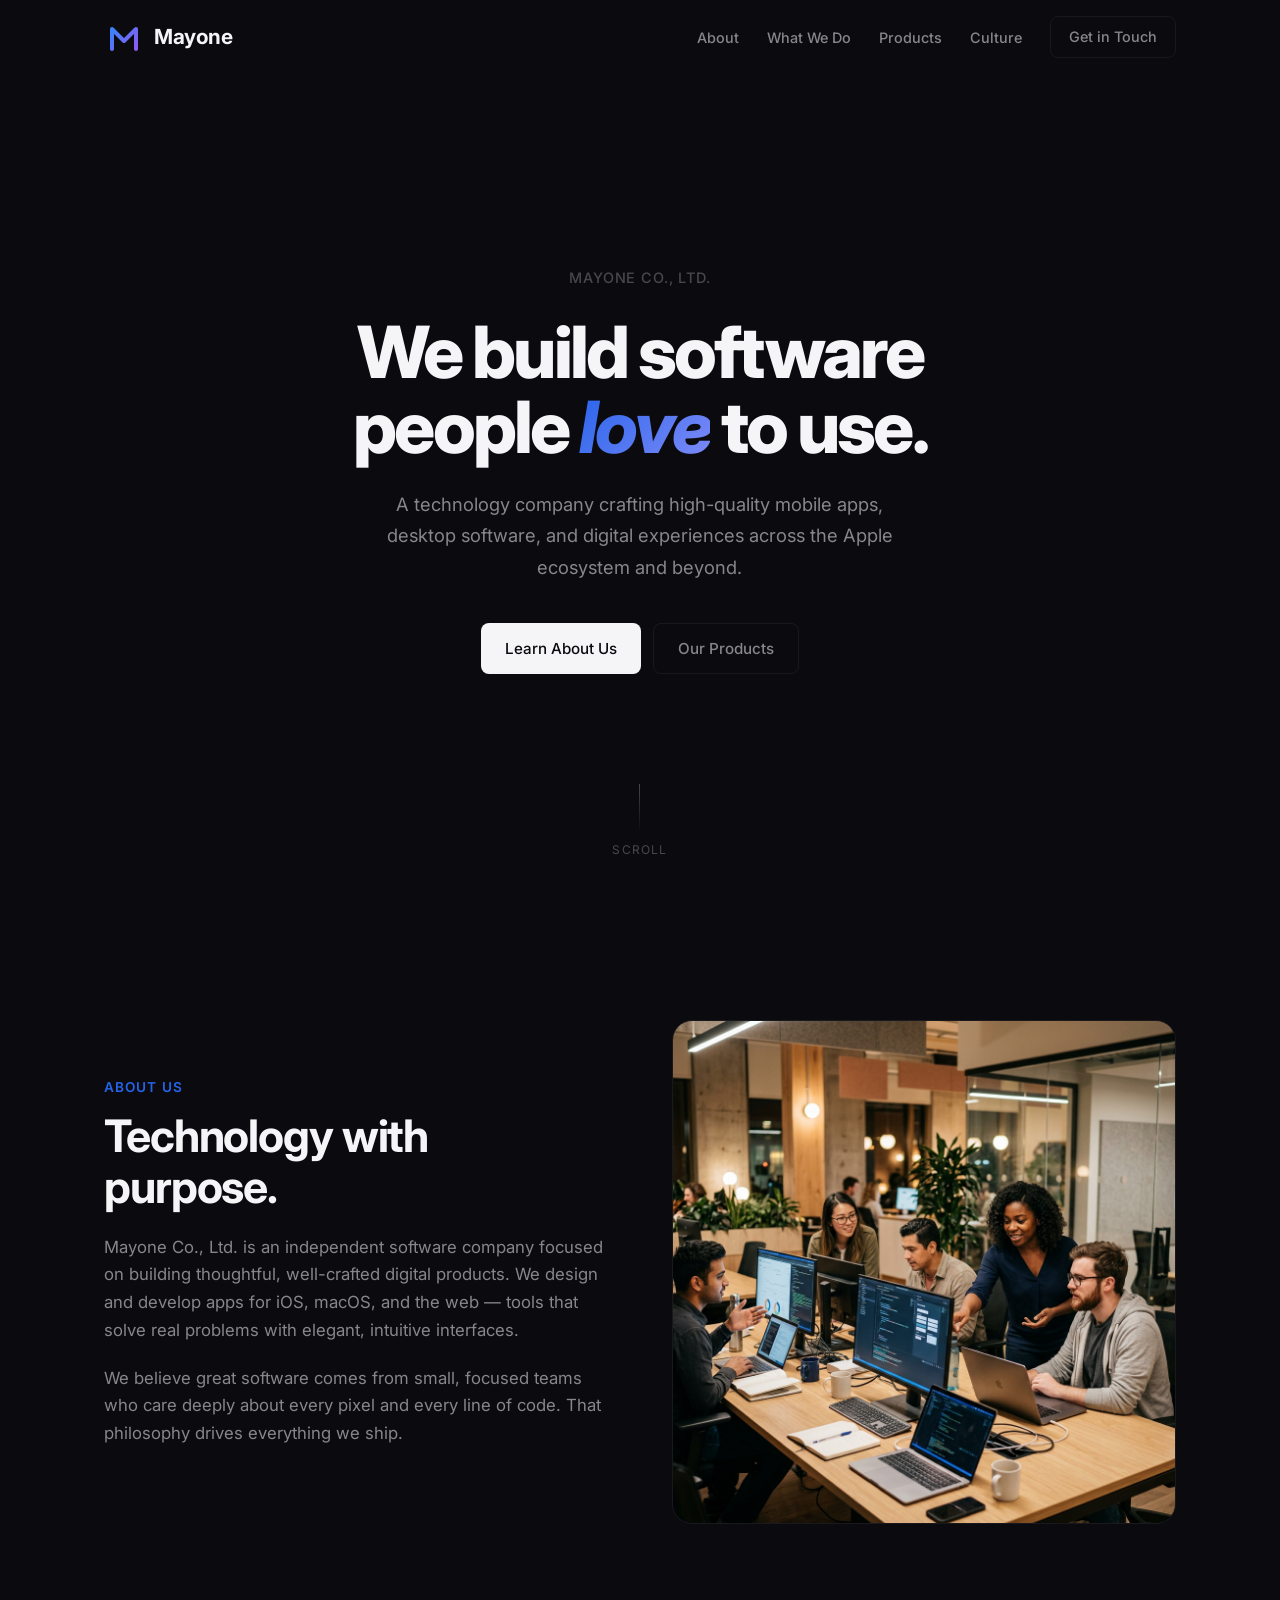
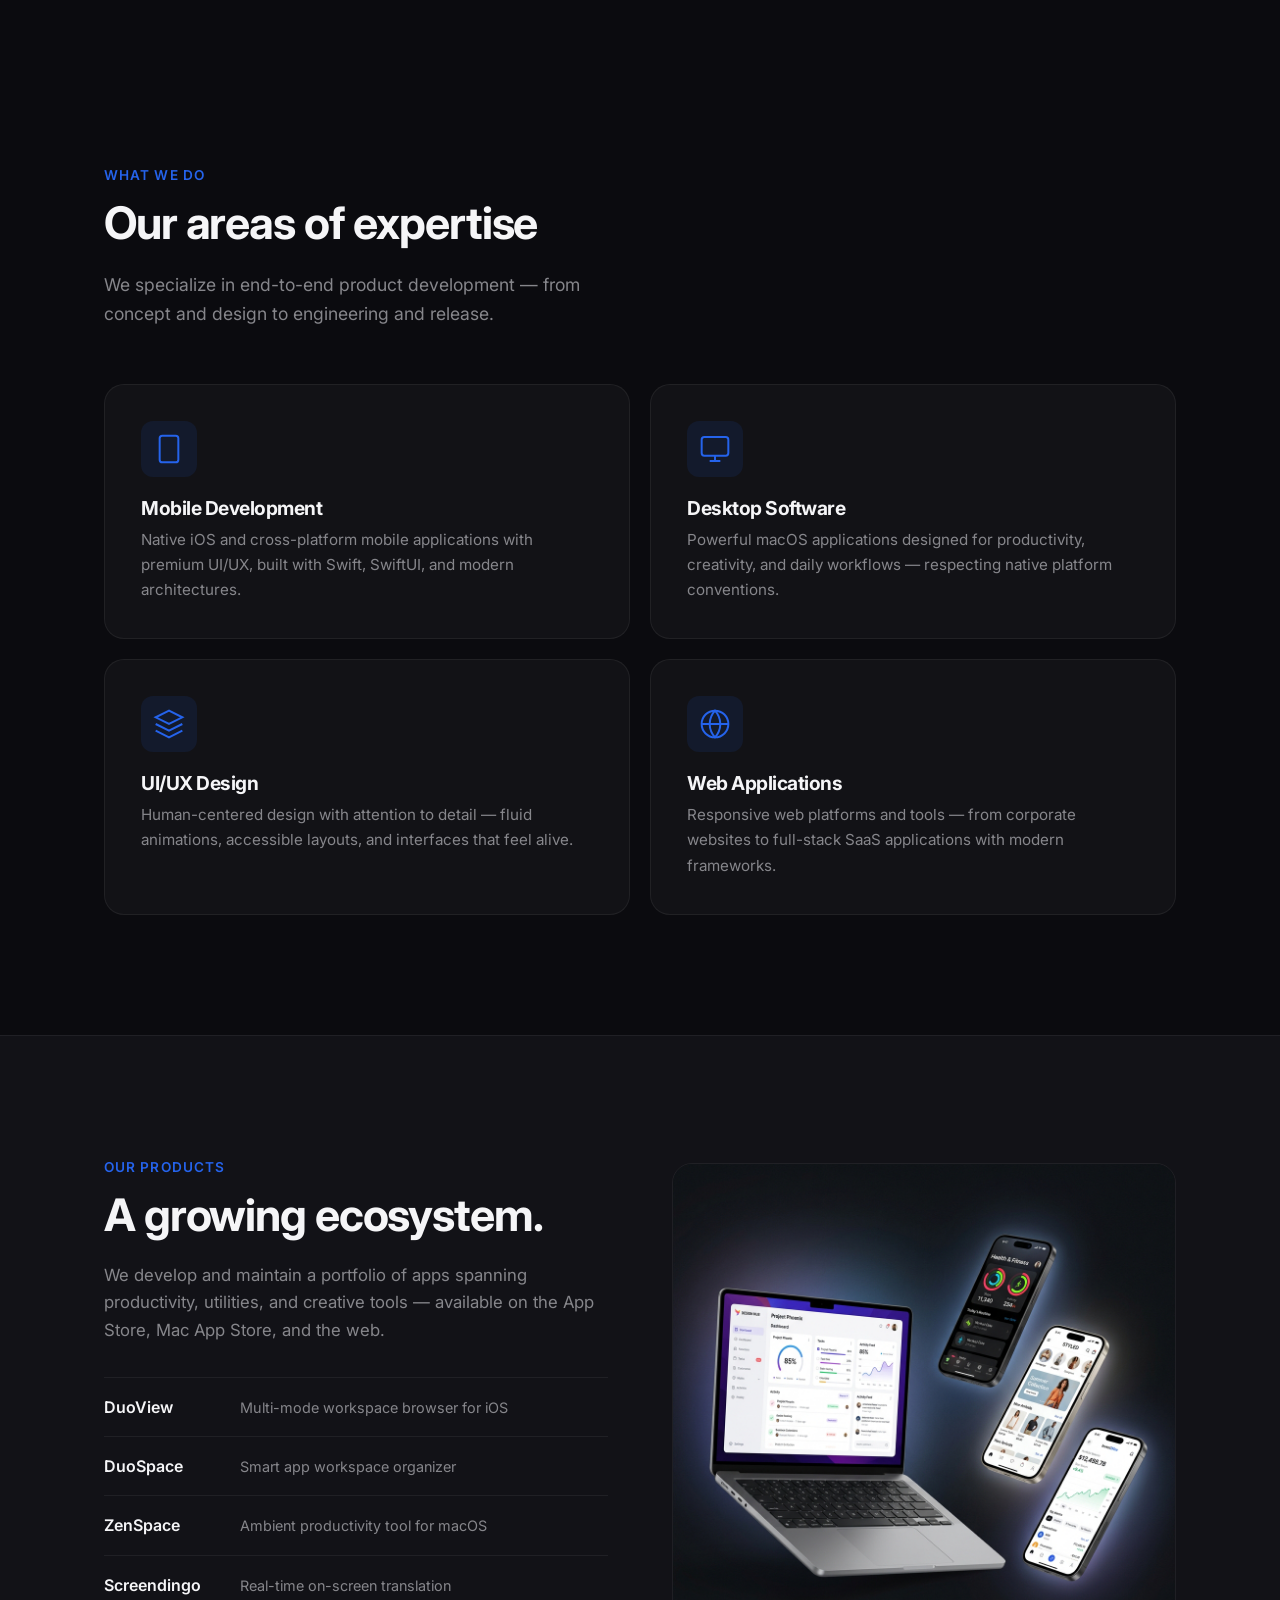
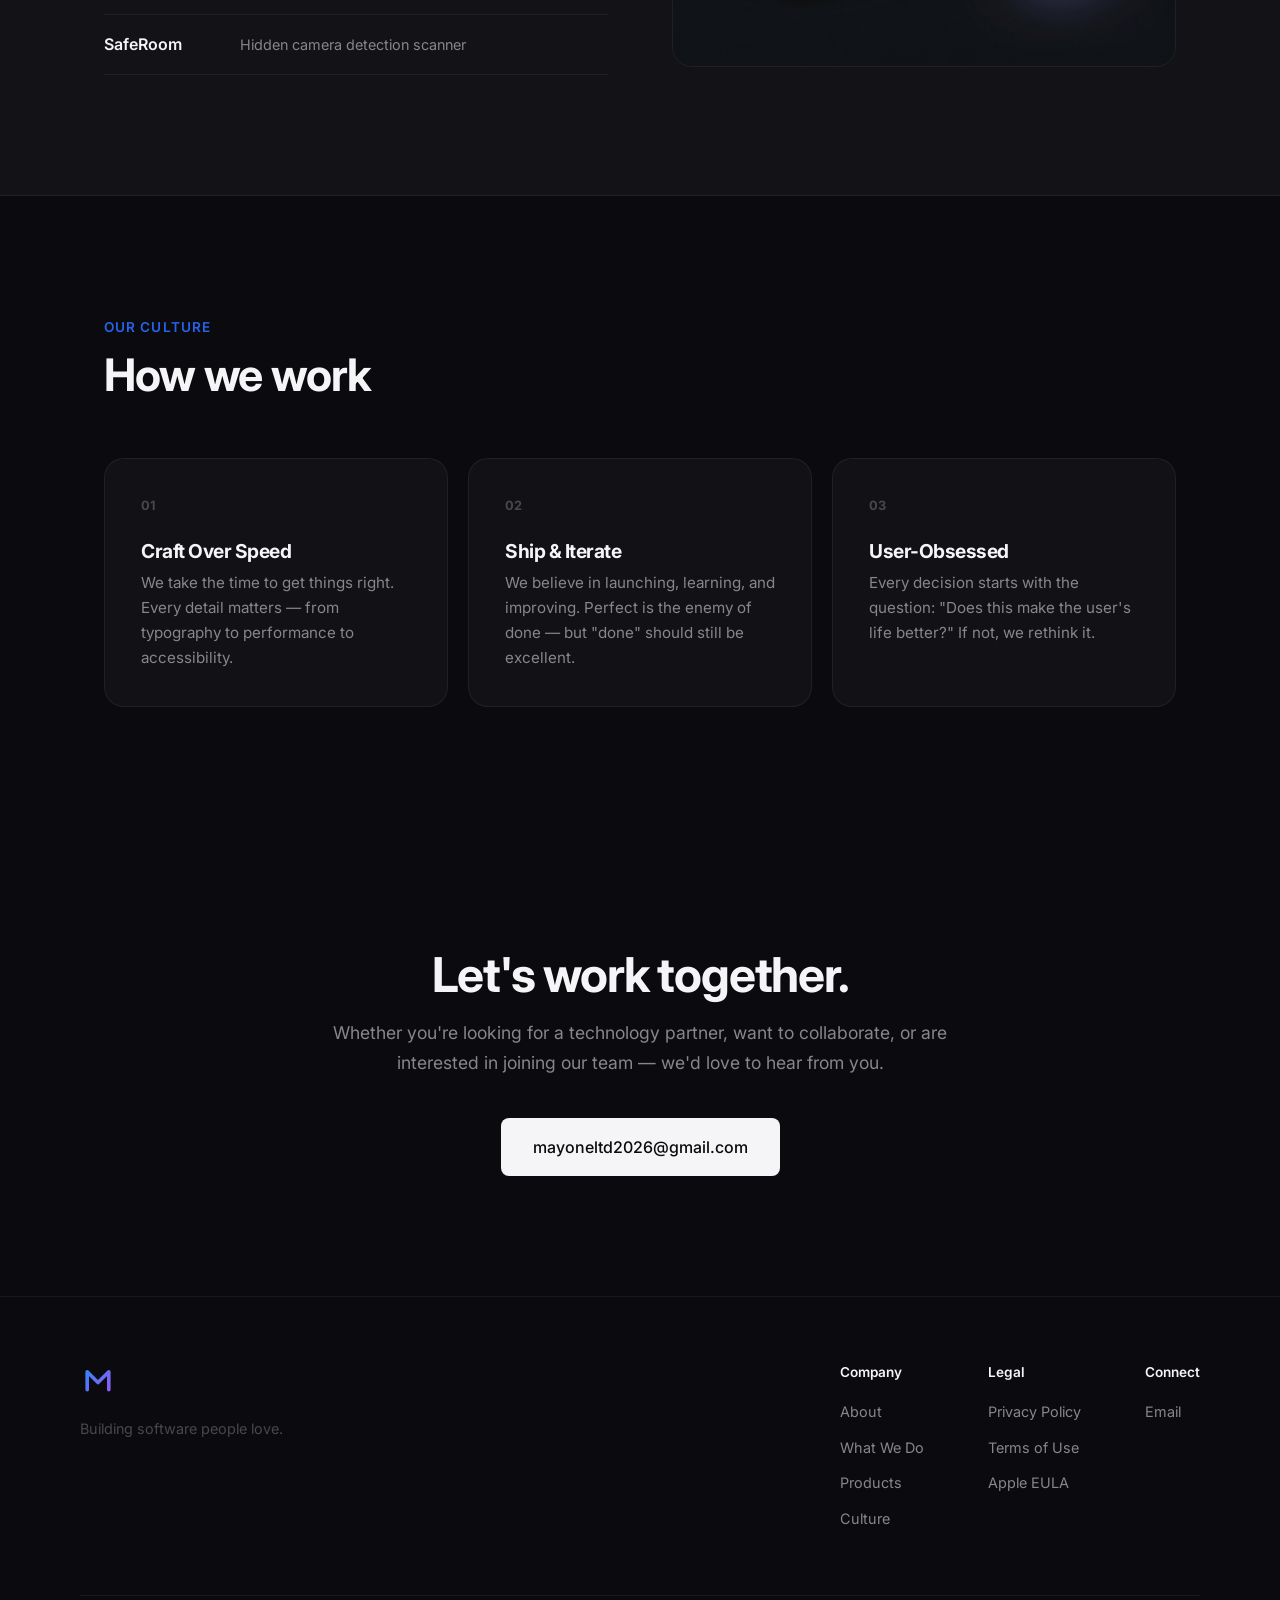
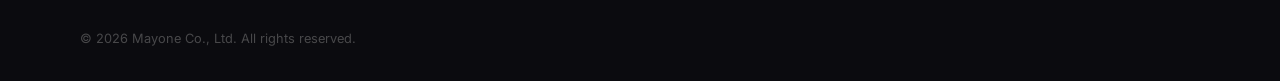
==== index.html @ 1974fe9c "create page" ====
<!DOCTYPE html>
<html lang="en">
<head>
    <meta charset="UTF-8">
    <meta name="viewport" content="width=device-width, initial-scale=1.0">
    <title>Mayone Co., Ltd. — Software Company</title>
    <meta name="description" content="Mayone Co., Ltd. is a technology company specializing in mobile apps, desktop software, and digital solutions across Apple and cross-platform ecosystems.">
    <link rel="preconnect" href="https://fonts.googleapis.com">
    <link rel="preconnect" href="https://fonts.gstatic.com" crossorigin>
    <link href="https://fonts.googleapis.com/css2?family=Inter:wght@300;400;500;600;700;800&display=swap" rel="stylesheet">
    <link rel="stylesheet" href="style.css">
</head>
<body>

    <!-- Navigation -->
    <nav id="navbar" class="navbar">
        <div class="nav-container">
            <a href="#" class="logo">
                <svg width="40" height="40" viewBox="0 0 40 40" fill="none" xmlns="http://www.w3.org/2000/svg">
                    <path d="M8 32V12L20 24L32 12V32" stroke="url(#logo_grad)" stroke-width="4" stroke-linecap="round" stroke-linejoin="round"/>
                    <defs>
                        <linearGradient id="logo_grad" x1="8" y1="12" x2="32" y2="32" gradientUnits="userSpaceOnUse">
                            <stop stop-color="#3b82f6"/>
                            <stop offset="1" stop-color="#8b5cf6"/>
                        </linearGradient>
                    </defs>
                </svg>
                <span class="logo-text">Mayone</span>
            </a>
            <ul id="nav-menu" class="nav-links">
                <li><a href="#about">About</a></li>
                <li><a href="#expertise">What We Do</a></li>
                <li><a href="#products">Products</a></li>
                <li><a href="#culture">Culture</a></li>
                <li><a href="#contact" class="btn btn-outline btn-sm">Get in Touch</a></li>
            </ul>
            <button id="mobile-toggle" class="mobile-menu-btn" aria-label="Menu">
                <span></span><span></span><span></span>
            </button>
        </div>
    </nav>

    <main>

        <!-- Hero: Company Introduction -->
        <section id="hero" class="hero">
            <div class="hero-inner">
                <p class="hero-label fade-in">Mayone Co., Ltd.</p>
                <h1 class="hero-title fade-in">We build software<br>people <em>love</em> to use.</h1>
                <p class="hero-subtitle fade-in">A technology company crafting high-quality mobile apps, desktop software, and digital experiences across the Apple ecosystem and beyond.</p>
                <div class="hero-actions fade-in">
                    <a href="#about" class="btn btn-primary">Learn About Us</a>
                    <a href="#products" class="btn btn-ghost">Our Products</a>
                </div>
            </div>
            <div class="hero-scroll-hint fade-in">
                <div class="scroll-line"></div>
                <span>Scroll</span>
            </div>
        </section>

        <!-- About Section -->
        <section id="about" class="about-section">
            <div class="section-grid">
                <div class="section-text fade-in">
                    <p class="eyebrow">About Us</p>
                    <h2>Technology with purpose.</h2>
                    <p class="body-text">Mayone Co., Ltd. is an independent software company focused on building thoughtful, well-crafted digital products. We design and develop apps for iOS, macOS, and the web — tools that solve real problems with elegant, intuitive interfaces.</p>
                    <p class="body-text">We believe great software comes from small, focused teams who care deeply about every pixel and every line of code. That philosophy drives everything we ship.</p>
                </div>
                <div class="section-image fade-in">
                    <img src="assets/team.png" alt="Mayone team collaborating">
                </div>
            </div>


        </section>

        <!-- Expertise Section -->
        <section id="expertise" class="expertise-section">
            <div class="section-header fade-in">
                <p class="eyebrow">What We Do</p>
                <h2>Our areas of expertise</h2>
                <p class="section-desc">We specialize in end-to-end product development — from concept and design to engineering and release.</p>
            </div>

            <div class="expertise-grid">
                <div class="expertise-card fade-in">
                    <div class="card-icon">
                        <svg width="32" height="32" viewBox="0 0 24 24" fill="none" stroke="currentColor" stroke-width="1.5"><rect x="5" y="2" width="14" height="20" rx="2"/><line x1="12" y1="18" x2="12" y2="18.01" stroke-width="2"/></svg>
                    </div>
                    <h3>Mobile Development</h3>
                    <p>Native iOS and cross-platform mobile applications with premium UI/UX, built with Swift, SwiftUI, and modern architectures.</p>
                </div>
                <div class="expertise-card fade-in" style="transition-delay:80ms">
                    <div class="card-icon">
                        <svg width="32" height="32" viewBox="0 0 24 24" fill="none" stroke="currentColor" stroke-width="1.5"><rect x="2" y="3" width="20" height="14" rx="2"/><line x1="8" y1="21" x2="16" y2="21"/><line x1="12" y1="17" x2="12" y2="21"/></svg>
                    </div>
                    <h3>Desktop Software</h3>
                    <p>Powerful macOS applications designed for productivity, creativity, and daily workflows — respecting native platform conventions.</p>
                </div>
                <div class="expertise-card fade-in" style="transition-delay:160ms">
                    <div class="card-icon">
                        <svg width="32" height="32" viewBox="0 0 24 24" fill="none" stroke="currentColor" stroke-width="1.5"><path d="M12 2L2 7l10 5 10-5-10-5z"/><path d="M2 17l10 5 10-5"/><path d="M2 12l10 5 10-5"/></svg>
                    </div>
                    <h3>UI/UX Design</h3>
                    <p>Human-centered design with attention to detail — fluid animations, accessible layouts, and interfaces that feel alive.</p>
                </div>
                <div class="expertise-card fade-in" style="transition-delay:240ms">
                    <div class="card-icon">
                        <svg width="32" height="32" viewBox="0 0 24 24" fill="none" stroke="currentColor" stroke-width="1.5"><circle cx="12" cy="12" r="10"/><line x1="2" y1="12" x2="22" y2="12"/><path d="M12 2a15.3 15.3 0 0 1 4 10 15.3 15.3 0 0 1-4 10 15.3 15.3 0 0 1-4-10 15.3 15.3 0 0 1 4-10z"/></svg>
                    </div>
                    <h3>Web Applications</h3>
                    <p>Responsive web platforms and tools — from corporate websites to full-stack SaaS applications with modern frameworks.</p>
                </div>
            </div>
        </section>

        <!-- Products Section -->
        <section id="products" class="products-section">
            <div class="section-grid reverse">
                <div class="section-image fade-in">
                    <img src="assets/products.png" alt="Mayone product portfolio">
                </div>
                <div class="section-text fade-in">
                    <p class="eyebrow">Our Products</p>
                    <h2>A growing ecosystem.</h2>
                    <p class="body-text">We develop and maintain a portfolio of apps spanning productivity, utilities, and creative tools — available on the App Store, Mac App Store, and the web.</p>
                    <div class="product-list">
                        <div class="product-item">
                            <span class="product-name">DuoView</span>
                            <span class="product-desc">Multi-mode workspace browser for iOS</span>
                        </div>
                        <div class="product-item">
                            <span class="product-name">DuoSpace</span>
                            <span class="product-desc">Smart app workspace organizer</span>
                        </div>
                        <div class="product-item">
                            <span class="product-name">ZenSpace</span>
                            <span class="product-desc">Ambient productivity tool for macOS</span>
                        </div>
                        <div class="product-item">
                            <span class="product-name">Screendingo</span>
                            <span class="product-desc">Real-time on-screen translation</span>
                        </div>
                        <div class="product-item">
                            <span class="product-name">SafeRoom</span>
                            <span class="product-desc">Hidden camera detection scanner</span>
                        </div>
                    </div>
                </div>
            </div>
        </section>

        <!-- Culture Section -->
        <section id="culture" class="culture-section">
            <div class="section-header fade-in">
                <p class="eyebrow">Our Culture</p>
                <h2>How we work</h2>
            </div>
            <div class="values-grid">
                <div class="value-card fade-in">
                    <span class="value-number">01</span>
                    <h3>Craft Over Speed</h3>
                    <p>We take the time to get things right. Every detail matters — from typography to performance to accessibility.</p>
                </div>
                <div class="value-card fade-in" style="transition-delay:80ms">
                    <span class="value-number">02</span>
                    <h3>Ship & Iterate</h3>
                    <p>We believe in launching, learning, and improving. Perfect is the enemy of done — but "done" should still be excellent.</p>
                </div>
                <div class="value-card fade-in" style="transition-delay:160ms">
                    <span class="value-number">03</span>
                    <h3>User-Obsessed</h3>
                    <p>Every decision starts with the question: "Does this make the user's life better?" If not, we rethink it.</p>
                </div>
            </div>
        </section>

        <!-- Contact / CTA -->
        <section id="contact" class="contact-section">
            <div class="contact-card fade-in">
                <h2>Let's work together.</h2>
                <p>Whether you're looking for a technology partner, want to collaborate, or are interested in joining our team — we'd love to hear from you.</p>
                <div class="contact-actions">
                    <a href="mailto:mayoneltd2026@gmail.com" class="btn btn-primary btn-lg">mayoneltd2026@gmail.com</a>
                </div>
            </div>
        </section>

    </main>

    <!-- Footer -->
    <footer class="footer">
        <div class="footer-inner">
            <div class="footer-top">
                <div class="footer-brand">
                    <svg class="footer-logo-svg" viewBox="0 0 40 40" fill="none" xmlns="http://www.w3.org/2000/svg">
                        <path d="M8 32V12L20 24L32 12V32" stroke="url(#footer_grad)" stroke-width="4" stroke-linecap="round" stroke-linejoin="round"/>
                        <defs>
                            <linearGradient id="footer_grad" x1="8" y1="12" x2="32" y2="32" gradientUnits="userSpaceOnUse">
                                <stop stop-color="#3b82f6"/>
                                <stop offset="1" stop-color="#8b5cf6"/>
                            </linearGradient>
                        </defs>
                    </svg>
                    <p class="footer-tagline">Building software people love.</p>
                </div>
                <div class="footer-nav">
                    <div class="footer-col">
                        <h4>Company</h4>
                        <a href="#about">About</a>
                        <a href="#expertise">What We Do</a>
                        <a href="#products">Products</a>
                        <a href="#culture">Culture</a>
                    </div>
                    <div class="footer-col">
                        <h4>Legal</h4>
                        <a href="/privacy">Privacy Policy</a>
                        <a href="/terms">Terms of Use</a>
                        <a href="/eula">Apple EULA</a>
                    </div>
                    <div class="footer-col">
                        <h4>Connect</h4>
                        <a href="mailto:mayoneltd2026@gmail.com">Email</a>
                    </div>
                </div>
            </div>
            <div class="footer-bottom">
                <p>&copy; 2026 Mayone Co., Ltd. All rights reserved.</p>
            </div>
        </div>
    </footer>

    <script src="script.js"></script>
</body>
</html>
---- style.css ----
/* ========================================
   Mayone Co., Ltd. — Company Website
   Design System & Styles
   ======================================== */

:root {
    /* Neutral palette — clean, professional, tech-forward */
    --bg: #0b0b0f;
    --bg-elevated: #121217;
    --bg-card: rgba(255, 255, 255, 0.03);
    --border: rgba(255, 255, 255, 0.06);
    --border-hover: rgba(255, 255, 255, 0.12);

    --text-primary: #f5f5f7;
    --text-secondary: #86868b;
    --text-tertiary: #48484a;

    --accent: #2563eb;
    --accent-hover: #3b82f6;

    --radius-sm: 8px;
    --radius-md: 12px;
    --radius-lg: 20px;
    --radius-xl: 24px;

    --ease: cubic-bezier(0.25, 0.1, 0.25, 1);
    --duration: 0.35s;
}

/* ===== Reset ===== */
*, *::before, *::after {
    margin: 0; padding: 0;
    box-sizing: border-box;
}

html { scroll-behavior: smooth; }

body {
    font-family: 'Inter', -apple-system, BlinkMacSystemFont, sans-serif;
    background: var(--bg);
    color: var(--text-primary);
    line-height: 1.65;
    -webkit-font-smoothing: antialiased;
    -moz-osx-font-smoothing: grayscale;
    overflow-x: hidden;
}

img { max-width: 100%; height: auto; display: block; }
a { text-decoration: none; color: inherit; }

/* ===== Typography ===== */
.eyebrow {
    font-size: 0.85rem;
    font-weight: 600;
    letter-spacing: 0.08em;
    text-transform: uppercase;
    color: var(--accent);
    margin-bottom: 12px;
}

h1, h2, h3 {
    font-weight: 700;
    letter-spacing: -0.025em;
    line-height: 1.15;
    color: var(--text-primary);
}

h2 { font-size: clamp(2rem, 4vw, 2.8rem); margin-bottom: 20px; }
h3 { font-size: 1.2rem; margin-bottom: 8px; }

.body-text {
    font-size: 1.05rem;
    color: var(--text-secondary);
    margin-bottom: 20px;
    max-width: 560px;
}

.section-desc {
    color: var(--text-secondary);
    font-size: 1.1rem;
    max-width: 520px;
}

/* ===== Buttons ===== */
.btn {
    display: inline-flex;
    align-items: center;
    justify-content: center;
    font-weight: 500;
    font-size: 0.95rem;
    border-radius: var(--radius-sm);
    transition: all var(--duration) var(--ease);
    cursor: pointer;
    border: none;
    white-space: nowrap;
}

.btn-sm { padding: 8px 18px; font-size: 0.9rem; }
.btn-lg { padding: 16px 32px; font-size: 1rem; }
.btn:not(.btn-sm):not(.btn-lg) { padding: 12px 24px; }

.btn-primary {
    background: var(--text-primary);
    color: var(--bg);
}
.btn-primary:hover { background: #d1d1d6; }

.btn-ghost {
    background: transparent;
    color: var(--text-secondary);
    border: 1px solid var(--border);
}
.btn-ghost:hover { color: var(--text-primary); border-color: var(--border-hover); }

.btn-outline {
    background: transparent;
    color: var(--text-primary);
    border: 1px solid var(--border);
}
.btn-outline:hover { background: rgba(255,255,255,0.05); border-color: var(--border-hover); }

/* ===== Navbar ===== */
.navbar {
    position: fixed;
    top: 0; left: 0; right: 0;
    z-index: 100;
    padding: 16px 0;
    transition: all var(--duration) var(--ease);
}

.navbar.scrolled {
    background: rgba(11, 11, 15, 0.85);
    backdrop-filter: blur(20px);
    -webkit-backdrop-filter: blur(20px);
    border-bottom: 1px solid var(--border);
    padding: 12px 0;
}

.nav-container {
    max-width: 1120px;
    margin: 0 auto;
    padding: 0 24px;
    display: flex;
    align-items: center;
    justify-content: space-between;
}

.logo {
    display: flex;
    align-items: center;
    gap: 10px;
}
.logo img, .logo svg { height: 40px; width: auto; }
.logo-text { font-weight: 700; font-size: 1.3rem; letter-spacing: -0.02em; }

.nav-links {
    list-style: none;
    display: flex;
    align-items: center;
    gap: 28px;
}

.nav-links a {
    font-size: 0.9rem;
    font-weight: 500;
    color: var(--text-secondary);
    transition: color var(--duration) var(--ease);
}
.nav-links a:hover { color: var(--text-primary); }

.mobile-menu-btn {
    display: none;
    background: none; border: none; cursor: pointer;
    flex-direction: column; gap: 5px;
}
.mobile-menu-btn span {
    width: 22px; height: 2px;
    background: var(--text-primary);
    border-radius: 1px;
    transition: all var(--duration) var(--ease);
}

/* ===== Hero ===== */
.hero {
    min-height: 100vh;
    display: flex;
    flex-direction: column;
    justify-content: center;
    align-items: center;
    text-align: center;
    padding: 120px 24px 80px;
    position: relative;
    max-width: 1120px;
    margin: 0 auto;
}

.hero-inner { max-width: 720px; }

.hero-label {
    font-size: 0.9rem;
    font-weight: 500;
    color: var(--text-tertiary);
    letter-spacing: 0.06em;
    text-transform: uppercase;
    margin-bottom: 24px;
}

.hero-title {
    font-size: clamp(2.8rem, 6vw, 4.5rem);
    font-weight: 800;
    line-height: 1.05;
    letter-spacing: -0.04em;
    margin-bottom: 24px;
}

.hero-title em {
    font-style: italic;
    background: linear-gradient(135deg, var(--accent), #818cf8);
    -webkit-background-clip: text;
    -webkit-text-fill-color: transparent;
    background-clip: text;
}

.hero-subtitle {
    font-size: 1.15rem;
    color: var(--text-secondary);
    max-width: 560px;
    margin: 0 auto 40px;
    line-height: 1.7;
}

.hero-actions { display: flex; gap: 12px; justify-content: center; }

.hero-scroll-hint {
    position: absolute;
    bottom: 40px;
    display: flex;
    flex-direction: column;
    align-items: center;
    gap: 8px;
    color: var(--text-tertiary);
    font-size: 0.75rem;
    letter-spacing: 0.1em;
    text-transform: uppercase;
}

.scroll-line {
    width: 1px; height: 48px;
    background: linear-gradient(to bottom, var(--text-tertiary), transparent);
    animation: scrollPulse 2s ease-in-out infinite;
}

@keyframes scrollPulse {
    0%, 100% { opacity: 0.3; }
    50% { opacity: 1; }
}

/* ===== Section Grid (Text + Image) ===== */
.section-grid {
    max-width: 1120px;
    margin: 0 auto;
    padding: 0 24px;
    display: grid;
    grid-template-columns: 1fr 1fr;
    gap: 64px;
    align-items: center;
}
.section-grid.reverse { direction: rtl; }
.section-grid.reverse > * { direction: ltr; }

.section-image img {
    border-radius: var(--radius-lg);
    border: 1px solid var(--border);
}

/* ===== About Stats ===== */
.about-section { padding: 120px 0; }

.stats-row {
    max-width: 1120px;
    margin: 80px auto 0;
    padding: 40px 48px;
    display: flex;
    align-items: center;
    justify-content: space-between;
    border-top: 1px solid var(--border);
    border-bottom: 1px solid var(--border);
    gap: 32px;
    flex-wrap: wrap;
}

.stat { text-align: center; flex: 1; min-width: 140px; }
.stat-value {
    display: block;
    font-size: 1.6rem;
    font-weight: 700;
    color: var(--text-primary);
    margin-bottom: 4px;
}
.stat-label {
    font-size: 0.85rem;
    color: var(--text-tertiary);
    text-transform: uppercase;
    letter-spacing: 0.05em;
}
.stat-divider {
    width: 1px; height: 48px;
    background: var(--border);
}

/* ===== Expertise ===== */
.expertise-section {
    padding: 120px 24px;
    max-width: 1120px;
    margin: 0 auto;
}

.section-header { margin-bottom: 56px; }

.expertise-grid {
    display: grid;
    grid-template-columns: repeat(2, 1fr);
    gap: 20px;
}

.expertise-card {
    padding: 36px;
    background: var(--bg-card);
    border: 1px solid var(--border);
    border-radius: var(--radius-lg);
    transition: all var(--duration) var(--ease);
}

.expertise-card:hover {
    border-color: var(--border-hover);
    background: rgba(255, 255, 255, 0.04);
    transform: translateY(-2px);
}

.card-icon {
    width: 56px; height: 56px;
    display: flex;
    align-items: center;
    justify-content: center;
    background: rgba(37, 99, 235, 0.1);
    border-radius: var(--radius-md);
    color: var(--accent);
    margin-bottom: 20px;
}

.expertise-card p {
    color: var(--text-secondary);
    font-size: 0.95rem;
}

/* ===== Products ===== */
.products-section {
    padding: 120px 0;
    background: var(--bg-elevated);
    border-top: 1px solid var(--border);
    border-bottom: 1px solid var(--border);
}

.product-list { margin-top: 32px; }

.product-item {
    display: flex;
    align-items: baseline;
    gap: 16px;
    padding: 16px 0;
    border-bottom: 1px solid var(--border);
}

.product-item:first-child { border-top: 1px solid var(--border); }

.product-name {
    font-weight: 600;
    font-size: 1rem;
    color: var(--text-primary);
    min-width: 120px;
}

.product-desc {
    font-size: 0.9rem;
    color: var(--text-secondary);
}

/* ===== Culture / Values ===== */
.culture-section {
    padding: 120px 24px;
    max-width: 1120px;
    margin: 0 auto;
}

.values-grid {
    display: grid;
    grid-template-columns: repeat(3, 1fr);
    gap: 20px;
}

.value-card {
    padding: 36px;
    background: var(--bg-card);
    border: 1px solid var(--border);
    border-radius: var(--radius-lg);
    transition: all var(--duration) var(--ease);
}

.value-card:hover {
    border-color: var(--border-hover);
    transform: translateY(-2px);
}

.value-number {
    font-size: 0.8rem;
    font-weight: 700;
    color: var(--text-tertiary);
    display: block;
    margin-bottom: 24px;
}

.value-card p {
    color: var(--text-secondary);
    font-size: 0.95rem;
}

/* ===== Contact CTA ===== */
.contact-section {
    padding: 120px 24px;
    max-width: 720px;
    margin: 0 auto;
    text-align: center;
}

.contact-card h2 {
    font-size: clamp(2rem, 4vw, 3rem);
    margin-bottom: 16px;
}

.contact-card p {
    color: var(--text-secondary);
    font-size: 1.1rem;
    margin-bottom: 40px;
    line-height: 1.7;
}

.contact-actions { display: flex; justify-content: center; gap: 12px; }

/* ===== Footer ===== */
.footer {
    border-top: 1px solid var(--border);
    padding: 64px 24px 32px;
    background: var(--bg);
}

.footer-inner {
    max-width: 1120px;
    margin: 0 auto;
}

.footer-top {
    display: flex;
    justify-content: space-between;
    gap: 64px;
    margin-bottom: 64px;
    flex-wrap: wrap;
}

.footer-brand { max-width: 280px; }
.footer-logo-svg { height: 36px; margin-bottom: 12px; }
.footer-tagline { font-size: 0.9rem; color: var(--text-tertiary); }

.footer-nav { display: flex; gap: 64px; }

.footer-col {
    display: flex;
    flex-direction: column;
    gap: 12px;
}

.footer-col h4 {
    font-size: 0.85rem;
    font-weight: 600;
    color: var(--text-primary);
    margin-bottom: 4px;
}

.footer-col a {
    font-size: 0.9rem;
    color: var(--text-secondary);
    transition: color var(--duration) var(--ease);
}
.footer-col a:hover { color: var(--text-primary); }

.footer-bottom {
    padding-top: 32px;
    border-top: 1px solid var(--border);
    font-size: 0.8rem;
    color: var(--text-tertiary);
}

/* ===== Animations ===== */
.fade-in {
    opacity: 0;
    transform: translateY(24px);
    transition: opacity 0.7s var(--ease), transform 0.7s var(--ease);
}
.fade-in.visible {
    opacity: 1;
    transform: translateY(0);
}

/* ===== Legal Pages (Privacy & Terms) ===== */
.legal-page {
    padding: 140px 24px 80px;
    max-width: 800px;
    margin: 0 auto;
}
.legal-content {
    padding: 48px;
    background: var(--bg-card);
    border: 1px solid var(--border);
    border-radius: var(--radius-lg);
}
.legal-content h1 { font-size: 2.2rem; margin-bottom: 12px; }
.legal-content h2 { font-size: 1.2rem; margin-top: 32px; margin-bottom: 12px; }
.legal-content p, .legal-content li {
    color: var(--text-secondary);
    margin-bottom: 14px;
    font-size: 0.95rem;
    line-height: 1.8;
}
.legal-content ul { margin-left: 20px; margin-bottom: 20px; }
.last-updated {
    font-size: 0.8rem;
    color: var(--text-tertiary);
    margin-bottom: 36px !important;
    display: block;
}

/* ===== Responsive ===== */
@media (max-width: 992px) {
    .section-grid { grid-template-columns: 1fr; gap: 40px; }
    .section-grid.reverse { direction: ltr; }
    .expertise-grid { grid-template-columns: 1fr; }
    .values-grid { grid-template-columns: 1fr; }
    .footer-nav { flex-wrap: wrap; gap: 40px; }
}

@media (max-width: 768px) {
    .nav-links { display: none; }
    .nav-links.open {
        display: flex;
        flex-direction: column;
        position: absolute;
        top: 100%;
        left: 0; right: 0;
        background: rgba(11,11,15,0.97);
        backdrop-filter: blur(20px);
        padding: 24px;
        border-bottom: 1px solid var(--border);
        gap: 16px;
    }
    .mobile-menu-btn { display: flex; }
    .hero-title { font-size: 2.5rem; }
    .stats-row { flex-direction: column; gap: 24px; text-align: center; }
    .stat-divider { width: 80px; height: 1px; }
    .footer-top { flex-direction: column; gap: 40px; }
    .footer-nav { flex-direction: column; gap: 32px; }
    .contact-actions { flex-direction: column; }
    .hero-scroll-hint { display: none; }
    .legal-content { padding: 28px; }
}
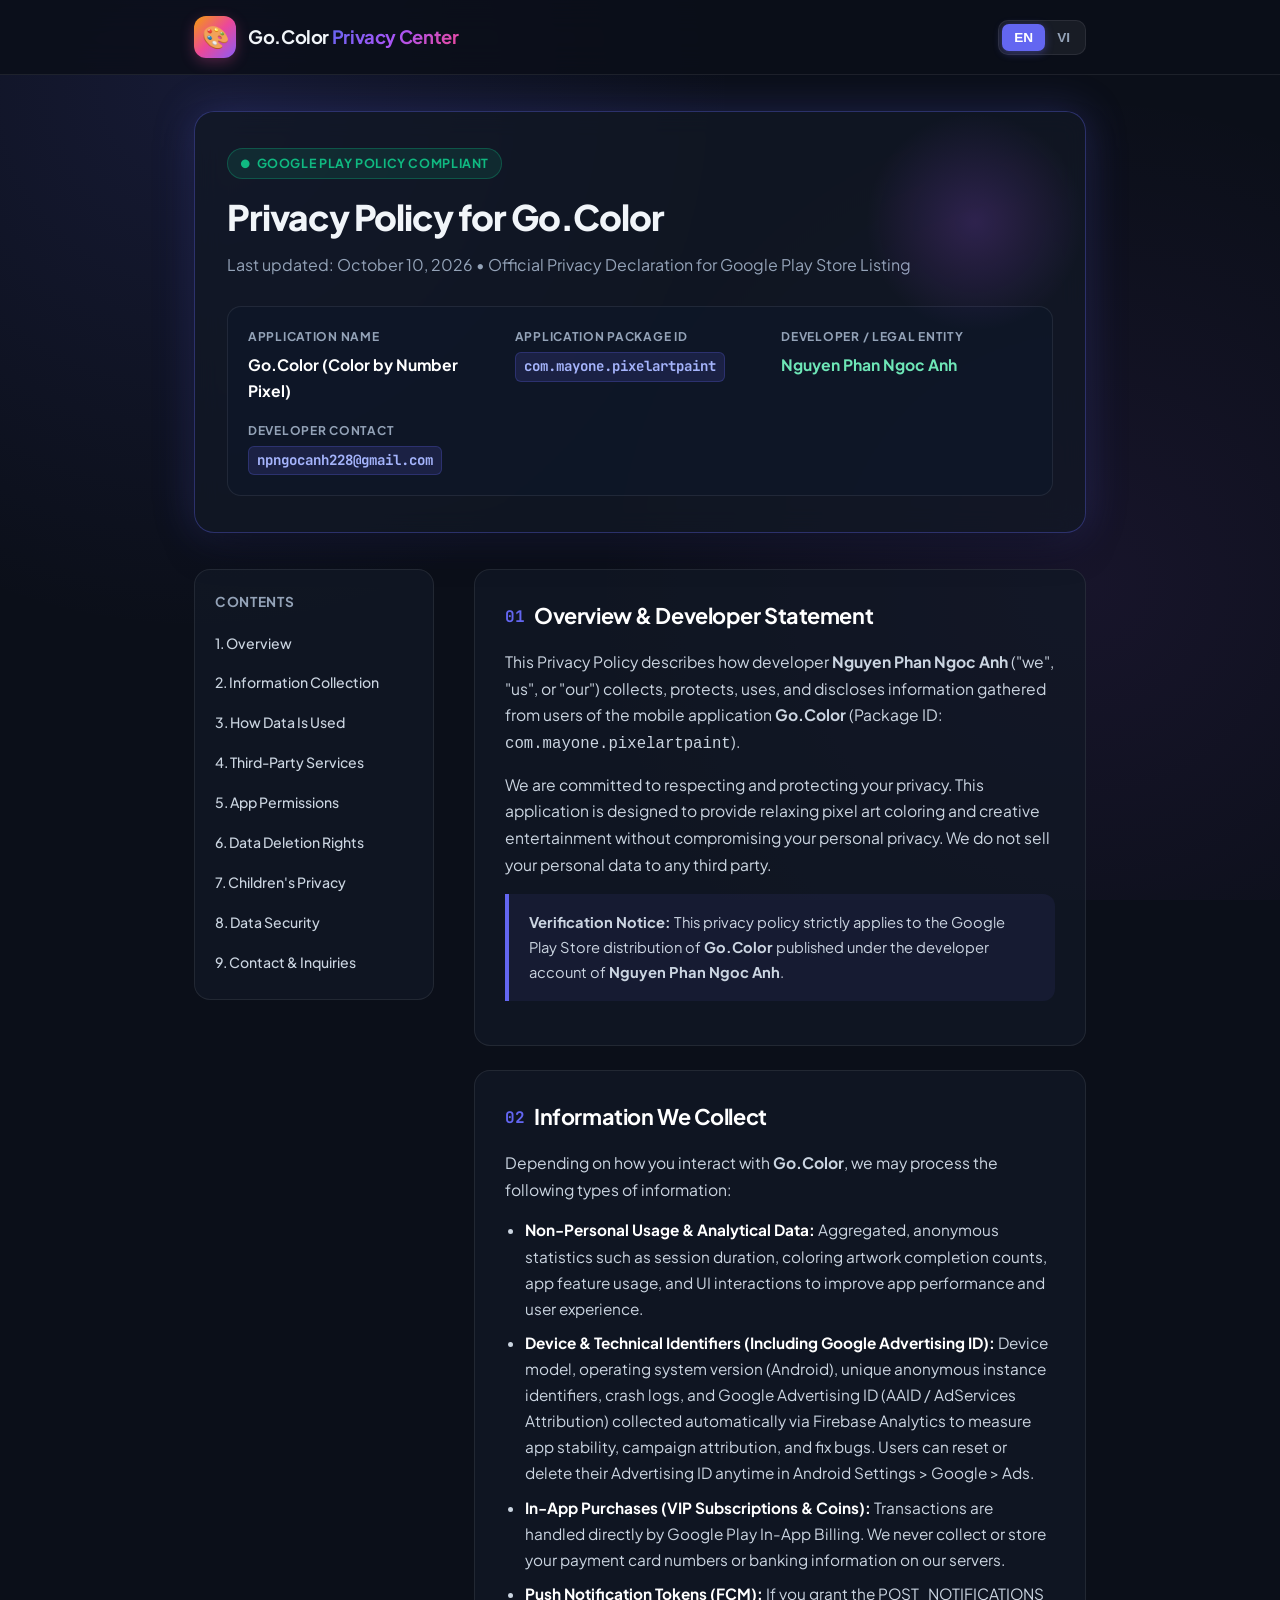
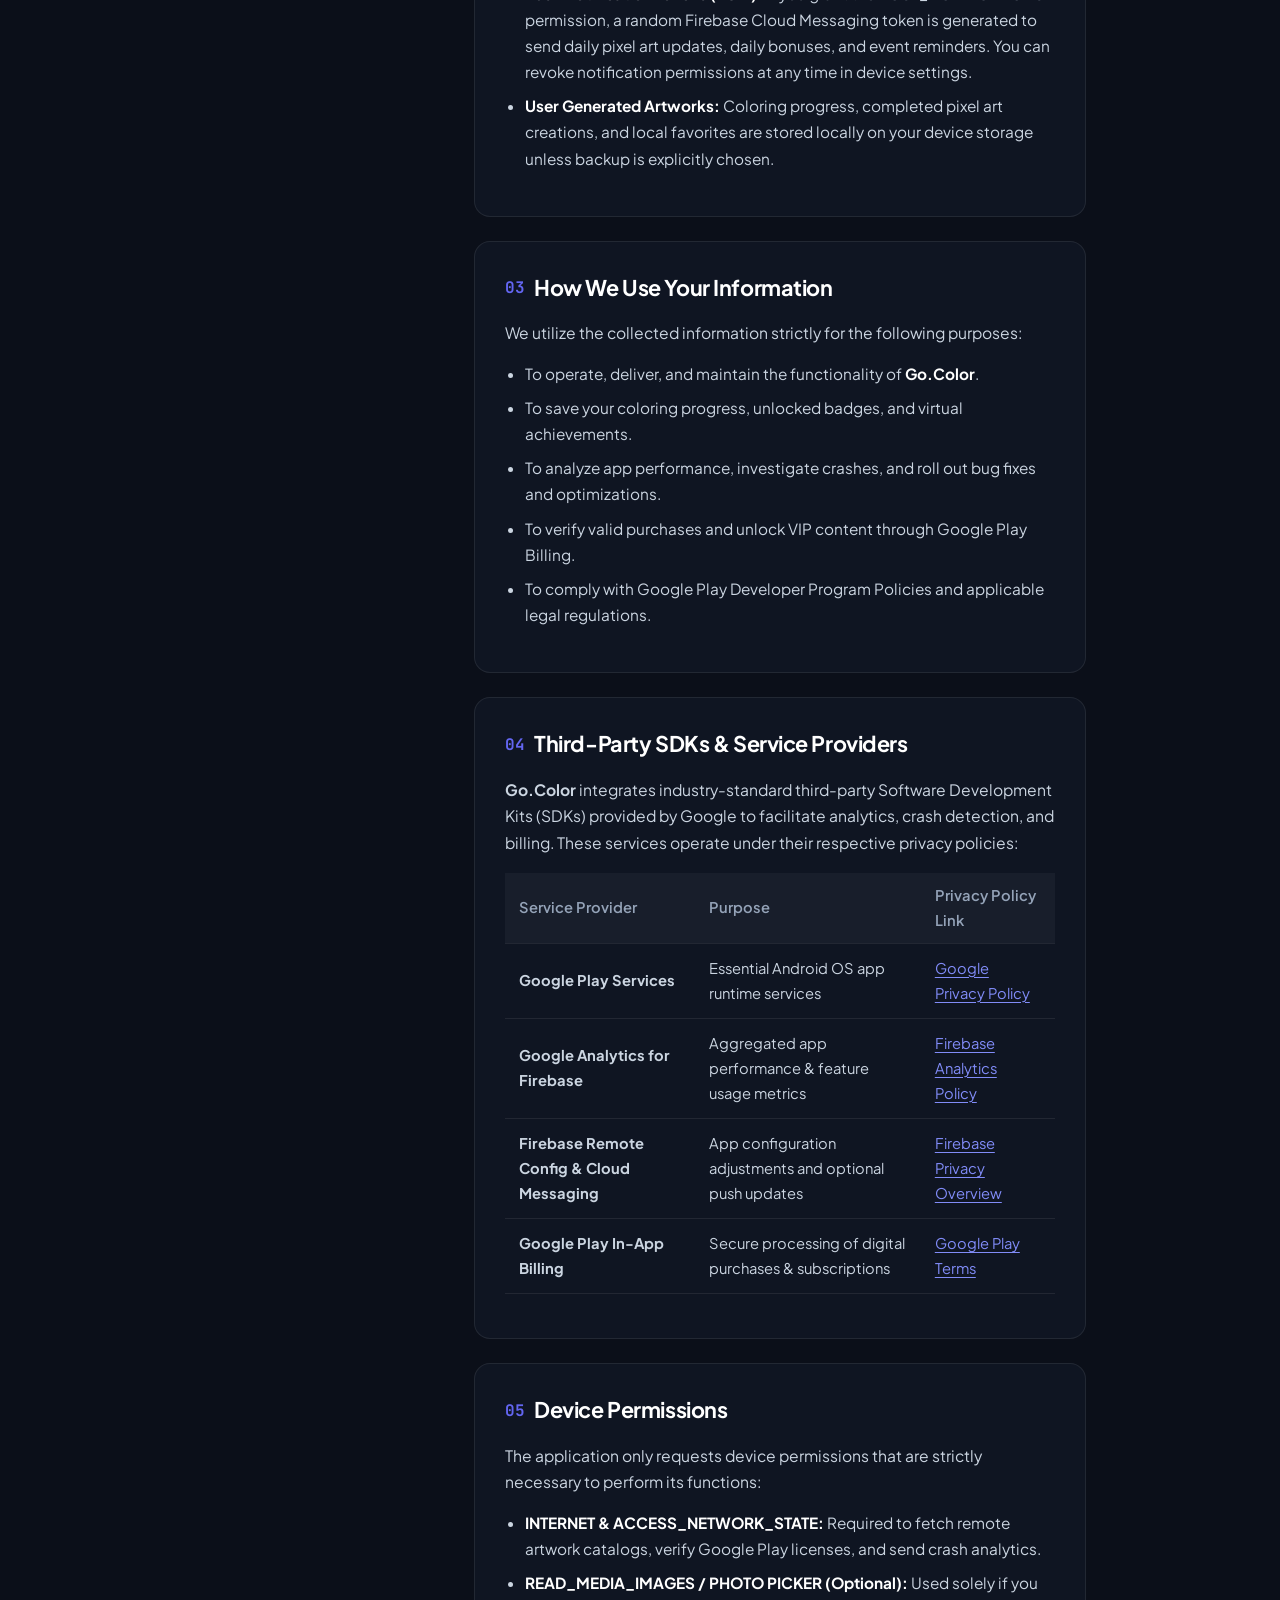
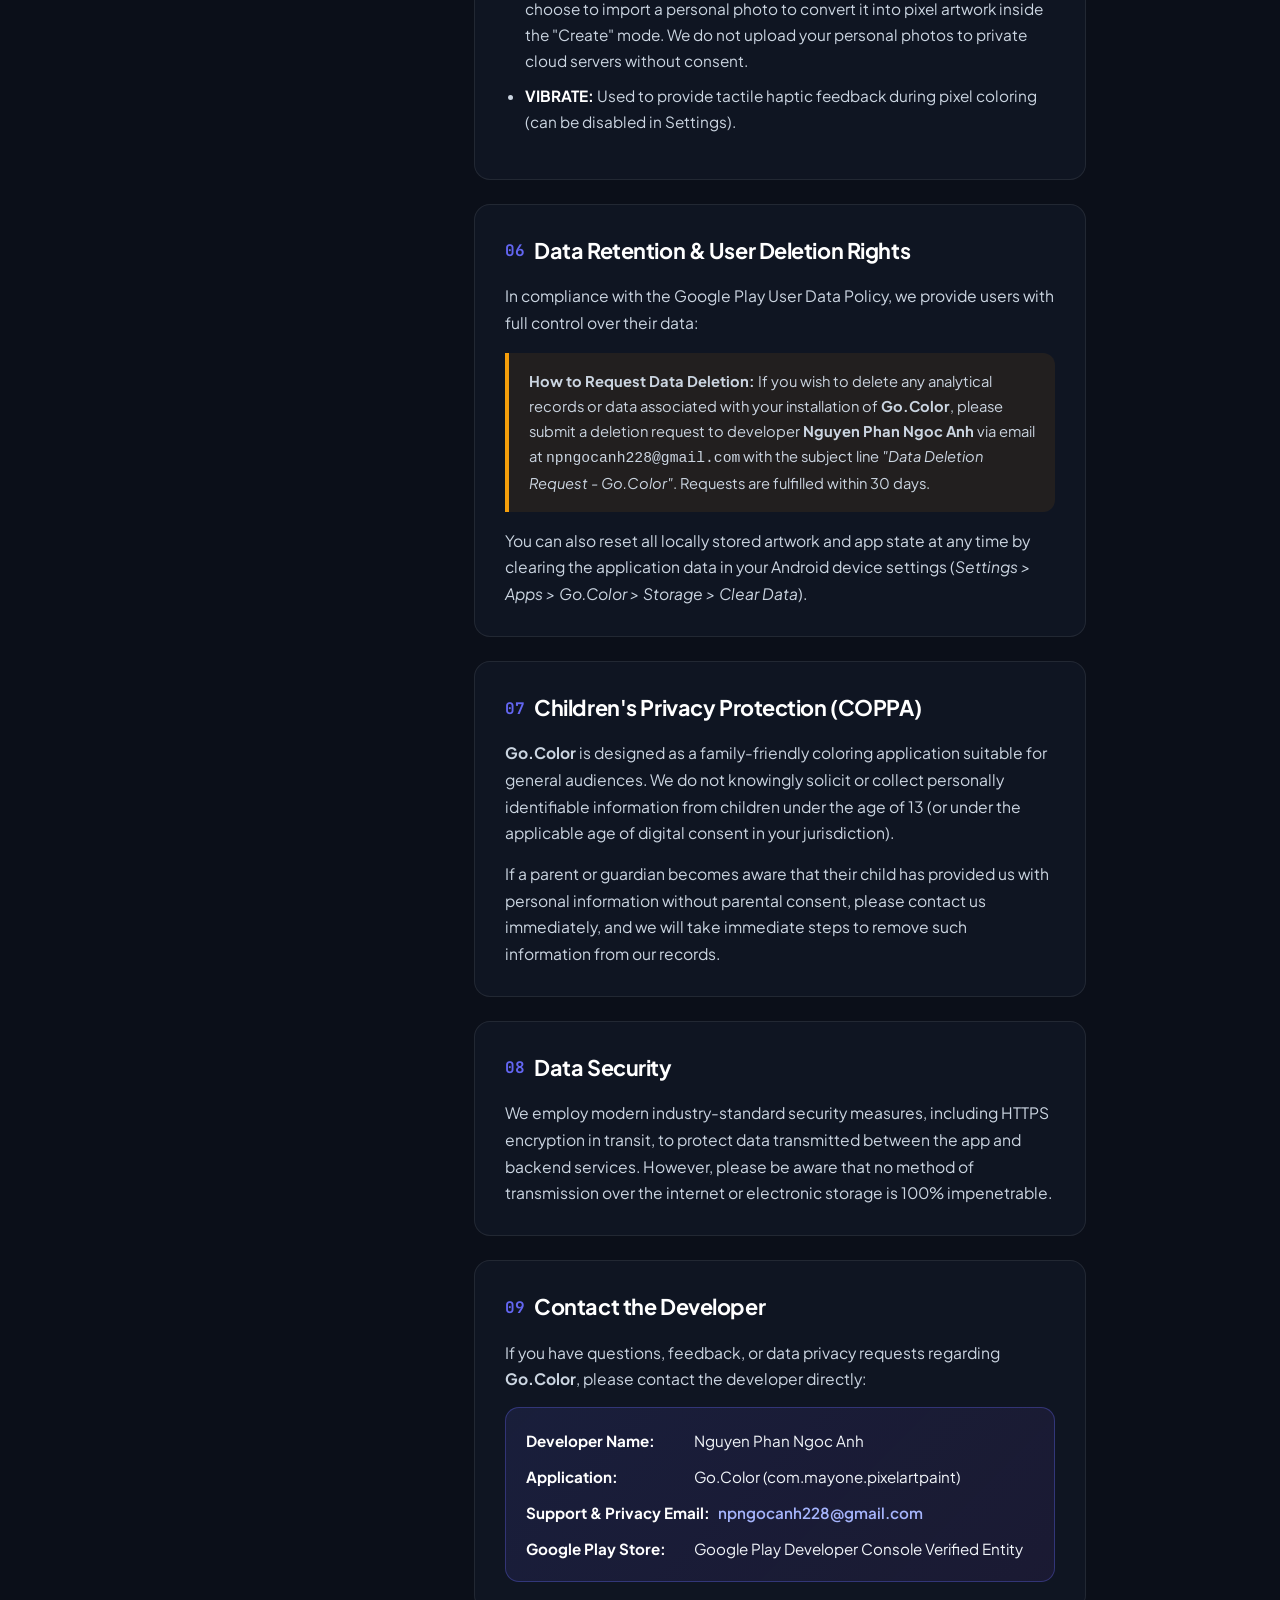
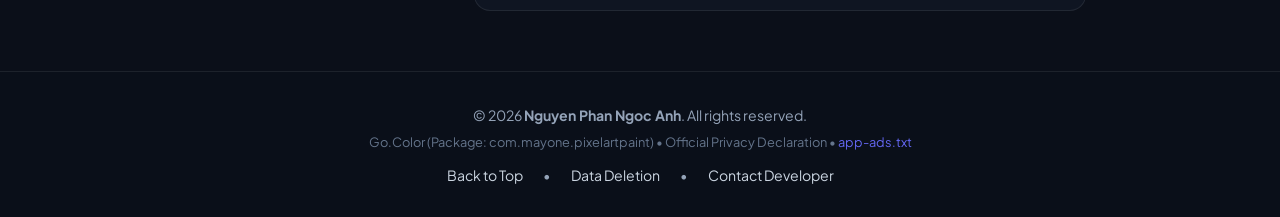
==== commit 98a7e0ce: "Add files via upload" ====
--- a/index.html
+++ b/index.html
@@ -1,237 +1,912 @@
 <!DOCTYPE html>
 <html lang="en">
 <head>
-    <meta charset="UTF-8">
-    <meta name="viewport" content="width=device-width, initial-scale=1.0">
-    <title>Mayone Co., Ltd. — Software Company</title>
-    <meta name="description" content="Mayone Co., Ltd. is a technology company specializing in mobile apps, desktop software, and digital solutions across Apple and cross-platform ecosystems.">
-    <link rel="preconnect" href="https://fonts.googleapis.com">
-    <link rel="preconnect" href="https://fonts.gstatic.com" crossorigin>
-    <link href="https://fonts.googleapis.com/css2?family=Inter:wght@300;400;500;600;700;800&display=swap" rel="stylesheet">
-    <link rel="stylesheet" href="style.css">
+  <meta charset="UTF-8">
+  <meta name="viewport" content="width=device-width, initial-scale=1.0">
+  <title>Privacy Policy - Go.Color | Nguyen Phan Ngoc Anh</title>
+  <meta name="description" content="Official Privacy Policy for Go.Color (Package: com.mayone.pixelartpaint) developed by Nguyen Phan Ngoc Anh. Fully compliant with Google Play Developer Policy.">
+  <link rel="preconnect" href="https://fonts.googleapis.com">
+  <link rel="preconnect" href="https://fonts.gstatic.com" crossorigin>
+  <link href="https://fonts.googleapis.com/css2?family=Plus+Jakarta+Sans:wght@400;500;600;700;800&family=JetBrains+Mono:wght@400;500;600&display=swap" rel="stylesheet">
+  
+  <style>
+    :root {
+      --bg-primary: #0b0f19;
+      --bg-card: rgba(18, 24, 38, 0.75);
+      --bg-card-hover: rgba(26, 34, 52, 0.85);
+      --border-color: rgba(255, 255, 255, 0.08);
+      --border-highlight: rgba(99, 102, 241, 0.35);
+      --text-main: #f1f5f9;
+      --text-muted: #94a3b8;
+      --text-sub: #cbd5e1;
+      --accent: #6366f1;
+      --accent-gradient: linear-gradient(135deg, #6366f1 0%, #a855f7 50%, #ec4899 100%);
+      --accent-glow: rgba(99, 102, 241, 0.25);
+      --success: #10b981;
+      --warning: #f59e0b;
+      --code-bg: rgba(15, 23, 42, 0.8);
+    }
+
+    * {
+      box-sizing: border-box;
+      margin: 0;
+      padding: 0;
+    }
+
+    body {
+      font-family: 'Plus Jakarta Sans', -apple-system, BlinkMacSystemFont, "Segoe UI", Roboto, sans-serif;
+      background-color: var(--bg-primary);
+      color: var(--text-main);
+      line-height: 1.7;
+      min-height: 100vh;
+      display: flex;
+      flex-direction: column;
+      background-image: 
+        radial-gradient(circle at 15% 10%, rgba(99, 102, 241, 0.12) 0%, transparent 40%),
+        radial-gradient(circle at 85% 65%, rgba(168, 85, 247, 0.08) 0%, transparent 40%);
+      background-attachment: fixed;
+    }
+
+    /* Container */
+    .container {
+      width: 100%;
+      max-width: 940px;
+      margin: 0 auto;
+      padding: 0 24px;
+    }
+
+    /* Top Navigation / Header Bar */
+    header.site-header {
+      position: sticky;
+      top: 0;
+      z-index: 100;
+      backdrop-filter: blur(16px);
+      -webkit-backdrop-filter: blur(16px);
+      background: rgba(11, 15, 25, 0.85);
+      border-bottom: 1px solid var(--border-color);
+      padding: 16px 0;
+    }
+
+    .nav-inner {
+      display: flex;
+      align-items: center;
+      justify-content: space-between;
+    }
+
+    .brand-group {
+      display: flex;
+      align-items: center;
+      gap: 12px;
+      text-decoration: none;
+      color: inherit;
+    }
+
+    .app-icon-badge {
+      width: 42px;
+      height: 42px;
+      border-radius: 12px;
+      background: linear-gradient(135deg, #f59e0b, #ec4899, #8b5cf6);
+      display: flex;
+      align-items: center;
+      justify-content: center;
+      font-size: 22px;
+      box-shadow: 0 4px 14px rgba(236, 72, 153, 0.3);
+    }
+
+    .brand-title {
+      font-size: 1.15rem;
+      font-weight: 700;
+      letter-spacing: -0.02em;
+    }
+
+    .brand-title span {
+      background: var(--accent-gradient);
+      -webkit-background-clip: text;
+      -webkit-text-fill-color: transparent;
+    }
+
+    .header-actions {
+      display: flex;
+      align-items: center;
+      gap: 12px;
+    }
+
+    .lang-switcher {
+      display: flex;
+      background: rgba(255, 255, 255, 0.06);
+      padding: 3px;
+      border-radius: 10px;
+      border: 1px solid var(--border-color);
+    }
+
+    .lang-btn {
+      background: none;
+      border: none;
+      color: var(--text-muted);
+      padding: 6px 12px;
+      font-size: 0.85rem;
+      font-weight: 600;
+      border-radius: 7px;
+      cursor: pointer;
+      transition: all 0.2s ease;
+    }
+
+    .lang-btn.active {
+      background: var(--accent);
+      color: #fff;
+      box-shadow: 0 2px 8px rgba(99, 102, 241, 0.4);
+    }
+
+    /* Hero / Identification Card */
+    .hero-card {
+      margin-top: 36px;
+      background: var(--bg-card);
+      border: 1px solid var(--border-highlight);
+      border-radius: 20px;
+      padding: 36px 32px;
+      box-shadow: 0 20px 40px -15px rgba(0, 0, 0, 0.5), 0 0 40px var(--accent-glow);
+      backdrop-filter: blur(12px);
+      position: relative;
+      overflow: hidden;
+    }
+
+    .hero-card::after {
+      content: '';
+      position: absolute;
+      top: 0;
+      right: 0;
+      width: 220px;
+      height: 220px;
+      background: radial-gradient(circle, rgba(168, 85, 247, 0.2) 0%, transparent 70%);
+      pointer-events: none;
+    }
+
+    .badge-pill {
+      display: inline-flex;
+      align-items: center;
+      gap: 6px;
+      background: rgba(16, 185, 129, 0.12);
+      border: 1px solid rgba(16, 185, 129, 0.3);
+      color: var(--success);
+      padding: 4px 12px;
+      border-radius: 20px;
+      font-size: 0.78rem;
+      font-weight: 700;
+      text-transform: uppercase;
+      letter-spacing: 0.05em;
+      margin-bottom: 16px;
+    }
+
+    .badge-pill::before {
+      content: '●';
+      font-size: 0.7rem;
+    }
+
+    h1.hero-title {
+      font-size: 2.2rem;
+      font-weight: 800;
+      letter-spacing: -0.03em;
+      line-height: 1.25;
+      margin-bottom: 12px;
+    }
+
+    .hero-subtitle {
+      color: var(--text-muted);
+      font-size: 1rem;
+      margin-bottom: 28px;
+    }
+
+    /* Compliance Identification Box */
+    .id-grid {
+      display: grid;
+      grid-template-columns: repeat(auto-fit, minmax(200px, 1fr));
+      gap: 16px;
+      background: rgba(15, 23, 42, 0.65);
+      border: 1px solid var(--border-color);
+      border-radius: 14px;
+      padding: 20px;
+    }
+
+    .id-item {
+      display: flex;
+      flex-direction: column;
+      gap: 4px;
+    }
+
+    .id-label {
+      font-size: 0.75rem;
+      text-transform: uppercase;
+      letter-spacing: 0.06em;
+      font-weight: 700;
+      color: var(--text-muted);
+    }
+
+    .id-value {
+      font-size: 0.98rem;
+      font-weight: 700;
+      color: #fff;
+    }
+
+    .id-value.code {
+      font-family: 'JetBrains Mono', monospace;
+      color: #a5b4fc;
+      font-size: 0.88rem;
+      background: rgba(99, 102, 241, 0.15);
+      padding: 2px 8px;
+      border-radius: 6px;
+      display: inline-block;
+      width: fit-content;
+      border: 1px solid rgba(99, 102, 241, 0.25);
+    }
+
+    /* Policy Content Body */
+    .policy-wrapper {
+      margin: 36px 0 60px;
+      display: grid;
+      grid-template-columns: 240px 1fr;
+      gap: 40px;
+      align-items: start;
+    }
+
+    @media (max-width: 820px) {
+      .policy-wrapper {
+        grid-template-columns: 1fr;
+      }
+      .toc-sidebar {
+        display: none;
+      }
+    }
+
+    /* Sidebar Table of Contents */
+    .toc-sidebar {
+      position: sticky;
+      top: 90px;
+      background: var(--bg-card);
+      border: 1px solid var(--border-color);
+      border-radius: 16px;
+      padding: 20px;
+    }
+
+    .toc-title {
+      font-size: 0.85rem;
+      font-weight: 700;
+      text-transform: uppercase;
+      letter-spacing: 0.05em;
+      color: var(--text-muted);
+      margin-bottom: 14px;
+    }
+
+    .toc-list {
+      list-style: none;
+      display: flex;
+      flex-direction: column;
+      gap: 8px;
+    }
+
+    .toc-list a {
+      color: var(--text-sub);
+      text-decoration: none;
+      font-size: 0.88rem;
+      font-weight: 500;
+      transition: color 0.15s ease;
+      display: block;
+      padding: 4px 0;
+    }
+
+    .toc-list a:hover {
+      color: #a5b4fc;
+    }
+
+    /* Content Cards */
+    .policy-content {
+      display: flex;
+      flex-direction: column;
+      gap: 24px;
+    }
+
+    .content-section {
+      background: var(--bg-card);
+      border: 1px solid var(--border-color);
+      border-radius: 16px;
+      padding: 28px 30px;
+      transition: border-color 0.2s ease;
+    }
+
+    .content-section:hover {
+      border-color: rgba(255, 255, 255, 0.14);
+    }
+
+    .content-section h2 {
+      font-size: 1.35rem;
+      font-weight: 700;
+      letter-spacing: -0.02em;
+      margin-bottom: 14px;
+      color: #fff;
+      display: flex;
+      align-items: center;
+      gap: 10px;
+    }
+
+    .section-num {
+      color: var(--accent);
+      font-family: 'JetBrains Mono', monospace;
+      font-size: 1rem;
+    }
+
+    .content-section p {
+      color: var(--text-sub);
+      margin-bottom: 14px;
+      font-size: 0.98rem;
+    }
+
+    .content-section p:last-child {
+      margin-bottom: 0;
+    }
+
+    .content-section ul {
+      margin: 12px 0 16px 20px;
+      color: var(--text-sub);
+      font-size: 0.96rem;
+    }
+
+    .content-section li {
+      margin-bottom: 8px;
+    }
+
+    .content-section li strong {
+      color: #fff;
+    }
+
+    /* Highlight Callout Box */
+    .callout {
+      background: rgba(99, 102, 241, 0.08);
+      border-left: 4px solid var(--accent);
+      border-radius: 0 12px 12px 0;
+      padding: 16px 20px;
+      margin: 16px 0;
+    }
+
+    .callout.warning {
+      background: rgba(245, 158, 11, 0.08);
+      border-left-color: var(--warning);
+    }
+
+    .callout p {
+      margin-bottom: 0;
+      font-size: 0.92rem;
+    }
+
+    /* Table */
+    .service-table {
+      width: 100%;
+      border-collapse: collapse;
+      margin: 16px 0;
+      font-size: 0.92rem;
+    }
+
+    .service-table th {
+      text-align: left;
+      background: rgba(255, 255, 255, 0.04);
+      padding: 10px 14px;
+      font-weight: 600;
+      color: var(--text-muted);
+      border-bottom: 1px solid var(--border-color);
+    }
+
+    .service-table td {
+      padding: 12px 14px;
+      border-bottom: 1px solid var(--border-color);
+      color: var(--text-sub);
+    }
+
+    .service-table a {
+      color: #818cf8;
+      text-decoration: underline;
+      text-underline-offset: 3px;
+    }
+
+    /* Contact box */
+    .contact-card {
+      background: linear-gradient(135deg, rgba(99, 102, 241, 0.12), rgba(168, 85, 247, 0.08));
+      border: 1px solid var(--border-highlight);
+      border-radius: 14px;
+      padding: 20px;
+      display: flex;
+      flex-direction: column;
+      gap: 10px;
+    }
+
+    .contact-row {
+      display: flex;
+      flex-wrap: wrap;
+      gap: 8px;
+      font-size: 0.95rem;
+    }
+
+    .contact-row strong {
+      color: #fff;
+      min-width: 160px;
+    }
+
+    .contact-row a {
+      color: #a5b4fc;
+      text-decoration: none;
+      font-weight: 600;
+    }
+
+    .contact-row a:hover {
+      text-decoration: underline;
+    }
+
+    /* Footer */
+    footer.site-footer {
+      border-top: 1px solid var(--border-color);
+      padding: 32px 0;
+      text-align: center;
+      color: var(--text-muted);
+      font-size: 0.88rem;
+      margin-top: auto;
+      background: rgba(11, 15, 25, 0.6);
+    }
+
+    .footer-links {
+      display: flex;
+      justify-content: center;
+      gap: 20px;
+      margin-top: 10px;
+    }
+
+    .footer-links a {
+      color: var(--text-sub);
+      text-decoration: none;
+    }
+
+    .footer-links a:hover {
+      color: #fff;
+    }
+  </style>
 </head>
 <body>
 
-    <!-- Navigation -->
-    <nav id="navbar" class="navbar">
-        <div class="nav-container">
-            <a href="#" class="logo">
-                <svg width="40" height="40" viewBox="0 0 40 40" fill="none" xmlns="http://www.w3.org/2000/svg">
-                    <path d="M8 32V12L20 24L32 12V32" stroke="url(#logo_grad)" stroke-width="4" stroke-linecap="round" stroke-linejoin="round"/>
-                    <defs>
-                        <linearGradient id="logo_grad" x1="8" y1="12" x2="32" y2="32" gradientUnits="userSpaceOnUse">
-                            <stop stop-color="#3b82f6"/>
-                            <stop offset="1" stop-color="#8b5cf6"/>
-                        </linearGradient>
-                    </defs>
-                </svg>
-                <span class="logo-text">Mayone</span>
-            </a>
-            <ul id="nav-menu" class="nav-links">
-                <li><a href="#about">About</a></li>
-                <li><a href="#expertise">What We Do</a></li>
-                <li><a href="#products">Products</a></li>
-                <li><a href="#culture">Culture</a></li>
-                <li><a href="#contact" class="btn btn-outline btn-sm">Get in Touch</a></li>
-            </ul>
-            <button id="mobile-toggle" class="mobile-menu-btn" aria-label="Menu">
-                <span></span><span></span><span></span>
-            </button>
+  <!-- Sticky Header Bar -->
+  <header class="site-header">
+    <div class="container nav-inner">
+      <a href="#" class="brand-group">
+        <div class="app-icon-badge">🎨</div>
+        <div class="brand-title">Go.Color <span>Privacy Center</span></div>
+      </a>
+      <div class="header-actions">
+        <div class="lang-switcher">
+          <button class="lang-btn active" id="btn-en" onclick="setLang('en')">EN</button>
+          <button class="lang-btn" id="btn-vi" onclick="setLang('vi')">VI</button>
         </div>
-    </nav>
-
-    <main>
-
-        <!-- Hero: Company Introduction -->
-        <section id="hero" class="hero">
-            <div class="hero-inner">
-                <p class="hero-label fade-in">Mayone Co., Ltd.</p>
-                <h1 class="hero-title fade-in">We build software<br>people <em>love</em> to use.</h1>
-                <p class="hero-subtitle fade-in">A technology company crafting high-quality mobile apps, desktop software, and digital experiences across the Apple ecosystem and beyond.</p>
-                <div class="hero-actions fade-in">
-                    <a href="#about" class="btn btn-primary">Learn About Us</a>
-                    <a href="#products" class="btn btn-ghost">Our Products</a>
-                </div>
+      </div>
+    </div>
+  </header>
+
+  <main class="container">
+    <!-- Hero / Verification Card -->
+    <section class="hero-card">
+      <div class="badge-pill" data-i18n="badge_status">Google Play Policy Compliant</div>
+      <h1 class="hero-title" data-i18n="hero_title">Privacy Policy for Go.Color</h1>
+      <p class="hero-subtitle" data-i18n="hero_subtitle">
+        Last updated: October 10, 2026 • Official Privacy Declaration for Google Play Store Listing
+      </p>
+
+      <!-- Explicit Identification Grid (Google Play Mandate) -->
+      <div class="id-grid">
+        <div class="id-item">
+          <span class="id-label" data-i18n="lbl_app_name">Application Name</span>
+          <span class="id-value">Go.Color (Color by Number Pixel)</span>
+        </div>
+        <div class="id-item">
+          <span class="id-label" data-i18n="lbl_pkg">Application Package ID</span>
+          <span class="id-value code">com.mayone.pixelartpaint</span>
+        </div>
+        <div class="id-item">
+          <span class="id-label" data-i18n="lbl_dev_name">Developer / Legal Entity</span>
+          <span class="id-value" style="color: #6ee7b7;">Nguyen Phan Ngoc Anh</span>
+        </div>
+        <div class="id-item">
+          <span class="id-label" data-i18n="lbl_contact_support">Developer Contact</span>
+          <span class="id-value code" id="display-email">npngocanh228@gmail.com</span>
+        </div>
+      </div>
+    </section>
+
+    <!-- Main Content Layout -->
+    <div class="policy-wrapper">
+      <!-- Sidebar TOC -->
+      <aside class="toc-sidebar">
+        <div class="toc-title" data-i18n="toc_title">Contents</div>
+        <ul class="toc-list">
+          <li><a href="#overview" data-i18n="toc_1">1. Overview</a></li>
+          <li><a href="#data-collection" data-i18n="toc_2">2. Information Collection</a></li>
+          <li><a href="#how-we-use" data-i18n="toc_3">3. How Data Is Used</a></li>
+          <li><a href="#third-parties" data-i18n="toc_4">4. Third-Party Services</a></li>
+          <li><a href="#permissions" data-i18n="toc_5">5. App Permissions</a></li>
+          <li><a href="#retention-deletion" data-i18n="toc_6">6. Data Deletion Rights</a></li>
+          <li><a href="#children" data-i18n="toc_7">7. Children's Privacy</a></li>
+          <li><a href="#security" data-i18n="toc_8">8. Data Security</a></li>
+          <li><a href="#contact" data-i18n="toc_9">9. Contact & Inquiries</a></li>
+        </ul>
+      </aside>
+
+      <!-- Policy Sections -->
+      <div class="policy-content">
+
+        <!-- Section 1 -->
+        <article class="content-section" id="overview">
+          <h2><span class="section-num">01</span> <span data-i18n="sec1_title">Overview & Developer Statement</span></h2>
+          <p data-i18n="sec1_p1">
+            This Privacy Policy describes how developer <strong>Nguyen Phan Ngoc Anh</strong> ("we", "us", or "our") collects, protects, uses, and discloses information gathered from users of the mobile application <strong>Go.Color</strong> (Package ID: <code>com.mayone.pixelartpaint</code>).
+          </p>
+          <p data-i18n="sec1_p2">
+            We are committed to respecting and protecting your privacy. This application is designed to provide relaxing pixel art coloring and creative entertainment without compromising your personal privacy. We do not sell your personal data to any third party.
+          </p>
+          <div class="callout">
+            <p data-i18n="sec1_callout">
+              <strong>Verification Notice:</strong> This privacy policy strictly applies to the Google Play Store distribution of <strong>Go.Color</strong> published under the developer account of <strong>Nguyen Phan Ngoc Anh</strong>.
+            </p>
+          </div>
+        </article>
+
+        <!-- Section 2 -->
+        <article class="content-section" id="data-collection">
+          <h2><span class="section-num">02</span> <span data-i18n="sec2_title">Information We Collect</span></h2>
+          <p data-i18n="sec2_p1">
+            Depending on how you interact with <strong>Go.Color</strong>, we may process the following types of information:
+          </p>
+          <ul>
+            <li>
+              <strong data-i18n="sec2_item1_t">Non-Personal Usage & Analytical Data:</strong>
+              <span data-i18n="sec2_item1_d">Aggregated, anonymous statistics such as session duration, coloring artwork completion counts, app feature usage, and UI interactions to improve app performance and user experience.</span>
+            </li>
+            <li>
+              <strong data-i18n="sec2_item2_t">Device & Technical Identifiers (Including Google Advertising ID):</strong>
+              <span data-i18n="sec2_item2_d">Device model, operating system version (Android), unique anonymous instance identifiers, crash logs, and Google Advertising ID (AAID / AdServices Attribution) collected automatically via Firebase Analytics to measure app stability, campaign attribution, and fix bugs. Users can reset or delete their Advertising ID anytime in Android Settings &gt; Google &gt; Ads.</span>
+            </li>
+            <li>
+              <strong data-i18n="sec2_item3_t">In-App Purchases (VIP Subscriptions & Coins):</strong>
+              <span data-i18n="sec2_item3_d">Transactions are handled directly by Google Play In-App Billing. We never collect or store your payment card numbers or banking information on our servers.</span>
+            </li>
+            <li>
+              <strong data-i18n="sec2_item4_t">Push Notification Tokens (FCM):</strong>
+              <span data-i18n="sec2_item4_d">If you grant the POST_NOTIFICATIONS permission, a random Firebase Cloud Messaging token is generated to send daily pixel art updates, daily bonuses, and event reminders. You can revoke notification permissions at any time in device settings.</span>
+            </li>
+            <li>
+              <strong data-i18n="sec2_item5_t">User Generated Artworks:</strong>
+              <span data-i18n="sec2_item5_d">Coloring progress, completed pixel art creations, and local favorites are stored locally on your device storage unless backup is explicitly chosen.</span>
+            </li>
+          </ul>
+        </article>
+
+        <!-- Section 3 -->
+        <article class="content-section" id="how-we-use">
+          <h2><span class="section-num">03</span> <span data-i18n="sec3_title">How We Use Your Information</span></h2>
+          <p data-i18n="sec3_p1">We utilize the collected information strictly for the following purposes:</p>
+          <ul>
+            <li data-i18n="sec3_u1">To operate, deliver, and maintain the functionality of <strong>Go.Color</strong>.</li>
+            <li data-i18n="sec3_u2">To save your coloring progress, unlocked badges, and virtual achievements.</li>
+            <li data-i18n="sec3_u3">To analyze app performance, investigate crashes, and roll out bug fixes and optimizations.</li>
+            <li data-i18n="sec3_u4">To verify valid purchases and unlock VIP content through Google Play Billing.</li>
+            <li data-i18n="sec3_u5">To comply with Google Play Developer Program Policies and applicable legal regulations.</li>
+          </ul>
+        </article>
+
+        <!-- Section 4 -->
+        <article class="content-section" id="third-parties">
+          <h2><span class="section-num">04</span> <span data-i18n="sec4_title">Third-Party SDKs & Service Providers</span></h2>
+          <p data-i18n="sec4_p1">
+            <strong>Go.Color</strong> integrates industry-standard third-party Software Development Kits (SDKs) provided by Google to facilitate analytics, crash detection, and billing. These services operate under their respective privacy policies:
+          </p>
+          <table class="service-table">
+            <thead>
+              <tr>
+                <th data-i18n="tbl_service">Service Provider</th>
+                <th data-i18n="tbl_purpose">Purpose</th>
+                <th data-i18n="tbl_policy">Privacy Policy Link</th>
+              </tr>
+            </thead>
+            <tbody>
+              <tr>
+                <td><strong>Google Play Services</strong></td>
+                <td data-i18n="tbl_p_gps">Essential Android OS app runtime services</td>
+                <td><a href="https://policies.google.com/privacy" target="_blank" rel="noopener">Google Privacy Policy</a></td>
+              </tr>
+              <tr>
+                <td><strong>Google Analytics for Firebase</strong></td>
+                <td data-i18n="tbl_p_fa">Aggregated app performance & feature usage metrics</td>
+                <td><a href="https://firebase.google.com/policies/analytics" target="_blank" rel="noopener">Firebase Analytics Policy</a></td>
+              </tr>
+              <tr>
+                <td><strong>Firebase Remote Config & Cloud Messaging</strong></td>
+                <td data-i18n="tbl_p_frc">App configuration adjustments and optional push updates</td>
+                <td><a href="https://firebase.google.com/support/privacy" target="_blank" rel="noopener">Firebase Privacy Overview</a></td>
+              </tr>
+              <tr>
+                <td><strong>Google Play In-App Billing</strong></td>
+                <td data-i18n="tbl_p_gpb">Secure processing of digital purchases & subscriptions</td>
+                <td><a href="https://play.google.com/about/play-terms/" target="_blank" rel="noopener">Google Play Terms</a></td>
+              </tr>
+            </tbody>
+          </table>
+        </article>
+
+        <!-- Section 5 -->
+        <article class="content-section" id="permissions">
+          <h2><span class="section-num">05</span> <span data-i18n="sec5_title">Device Permissions</span></h2>
+          <p data-i18n="sec5_p1">
+            The application only requests device permissions that are strictly necessary to perform its functions:
+          </p>
+          <ul>
+            <li>
+              <strong data-i18n="sec5_p_internet">INTERNET & ACCESS_NETWORK_STATE:</strong>
+              <span data-i18n="sec5_p_internet_d">Required to fetch remote artwork catalogs, verify Google Play licenses, and send crash analytics.</span>
+            </li>
+            <li>
+              <strong data-i18n="sec5_p_media">READ_MEDIA_IMAGES / PHOTO PICKER (Optional):</strong>
+              <span data-i18n="sec5_p_media_d">Used solely if you choose to import a personal photo to convert it into pixel artwork inside the "Create" mode. We do not upload your personal photos to private cloud servers without consent.</span>
+            </li>
+            <li>
+              <strong data-i18n="sec5_p_vibrate">VIBRATE:</strong>
+              <span data-i18n="sec5_p_vibrate_d">Used to provide tactile haptic feedback during pixel coloring (can be disabled in Settings).</span>
+            </li>
+          </ul>
+        </article>
+
+        <!-- Section 6: Mandatory Data Deletion -->
+        <article class="content-section" id="retention-deletion">
+          <h2><span class="section-num">06</span> <span data-i18n="sec6_title">Data Retention & User Deletion Rights</span></h2>
+          <p data-i18n="sec6_p1">
+            In compliance with the Google Play User Data Policy, we provide users with full control over their data:
+          </p>
+          <div class="callout warning">
+            <p data-i18n="sec6_callout">
+              <strong>How to Request Data Deletion:</strong> If you wish to delete any analytical records or data associated with your installation of <strong>Go.Color</strong>, please submit a deletion request to developer <strong>Nguyen Phan Ngoc Anh</strong> via email at <code id="deletion-email">npngocanh228@gmail.com</code> with the subject line <em>"Data Deletion Request - Go.Color"</em>. Requests are fulfilled within 30 days.
+            </p>
+          </div>
+          <p data-i18n="sec6_p2">
+            You can also reset all locally stored artwork and app state at any time by clearing the application data in your Android device settings (<em>Settings &gt; Apps &gt; Go.Color &gt; Storage &gt; Clear Data</em>).
+          </p>
+        </article>
+
+        <!-- Section 7 -->
+        <article class="content-section" id="children">
+          <h2><span class="section-num">07</span> <span data-i18n="sec7_title">Children's Privacy Protection (COPPA)</span></h2>
+          <p data-i18n="sec7_p1">
+            <strong>Go.Color</strong> is designed as a family-friendly coloring application suitable for general audiences. We do not knowingly solicit or collect personally identifiable information from children under the age of 13 (or under the applicable age of digital consent in your jurisdiction).
+          </p>
+          <p data-i18n="sec7_p2">
+            If a parent or guardian becomes aware that their child has provided us with personal information without parental consent, please contact us immediately, and we will take immediate steps to remove such information from our records.
+          </p>
+        </article>
+
+        <!-- Section 8 -->
+        <article class="content-section" id="security">
+          <h2><span class="section-num">08</span> <span data-i18n="sec8_title">Data Security</span></h2>
+          <p data-i18n="sec8_p1">
+            We employ modern industry-standard security measures, including HTTPS encryption in transit, to protect data transmitted between the app and backend services. However, please be aware that no method of transmission over the internet or electronic storage is 100% impenetrable.
+          </p>
+        </article>
+
+        <!-- Section 9: Contact -->
+        <article class="content-section" id="contact">
+          <h2><span class="section-num">09</span> <span data-i18n="sec9_title">Contact the Developer</span></h2>
+          <p data-i18n="sec9_p1">
+            If you have questions, feedback, or data privacy requests regarding <strong>Go.Color</strong>, please contact the developer directly:
+          </p>
+          <div class="contact-card">
+            <div class="contact-row">
+              <strong data-i18n="c_dev">Developer Name:</strong>
+              <span>Nguyen Phan Ngoc Anh</span>
             </div>
-            <div class="hero-scroll-hint fade-in">
-                <div class="scroll-line"></div>
-                <span>Scroll</span>
+            <div class="contact-row">
+              <strong data-i18n="c_app">Application:</strong>
+              <span>Go.Color (com.mayone.pixelartpaint)</span>
             </div>
-        </section>
-
-        <!-- About Section -->
-        <section id="about" class="about-section">
-            <div class="section-grid">
-                <div class="section-text fade-in">
-                    <p class="eyebrow">About Us</p>
-                    <h2>Technology with purpose.</h2>
-                    <p class="body-text">Mayone Co., Ltd. is an independent software company focused on building thoughtful, well-crafted digital products. We design and develop apps for iOS, macOS, and the web — tools that solve real problems with elegant, intuitive interfaces.</p>
-                    <p class="body-text">We believe great software comes from small, focused teams who care deeply about every pixel and every line of code. That philosophy drives everything we ship.</p>
-                </div>
-                <div class="section-image fade-in">
-                    <img src="assets/team.png" alt="Mayone team collaborating">
-                </div>
+            <div class="contact-row">
+              <strong data-i18n="c_email">Support & Privacy Email:</strong>
+              <a href="mailto:npngocanh228@gmail.com" id="contact-link">npngocanh228@gmail.com</a>
             </div>
-
-
-        </section>
-
-        <!-- Expertise Section -->
-        <section id="expertise" class="expertise-section">
-            <div class="section-header fade-in">
-                <p class="eyebrow">What We Do</p>
-                <h2>Our areas of expertise</h2>
-                <p class="section-desc">We specialize in end-to-end product development — from concept and design to engineering and release.</p>
+            <div class="contact-row">
+              <strong data-i18n="c_store">Google Play Store:</strong>
+              <span>Google Play Developer Console Verified Entity</span>
             </div>
-
-            <div class="expertise-grid">
-                <div class="expertise-card fade-in">
-                    <div class="card-icon">
-                        <svg width="32" height="32" viewBox="0 0 24 24" fill="none" stroke="currentColor" stroke-width="1.5"><rect x="5" y="2" width="14" height="20" rx="2"/><line x1="12" y1="18" x2="12" y2="18.01" stroke-width="2"/></svg>
-                    </div>
-                    <h3>Mobile Development</h3>
-                    <p>Native iOS and cross-platform mobile applications with premium UI/UX, built with Swift, SwiftUI, and modern architectures.</p>
-                </div>
-                <div class="expertise-card fade-in" style="transition-delay:80ms">
-                    <div class="card-icon">
-                        <svg width="32" height="32" viewBox="0 0 24 24" fill="none" stroke="currentColor" stroke-width="1.5"><rect x="2" y="3" width="20" height="14" rx="2"/><line x1="8" y1="21" x2="16" y2="21"/><line x1="12" y1="17" x2="12" y2="21"/></svg>
-                    </div>
-                    <h3>Desktop Software</h3>
-                    <p>Powerful macOS applications designed for productivity, creativity, and daily workflows — respecting native platform conventions.</p>
-                </div>
-                <div class="expertise-card fade-in" style="transition-delay:160ms">
-                    <div class="card-icon">
-                        <svg width="32" height="32" viewBox="0 0 24 24" fill="none" stroke="currentColor" stroke-width="1.5"><path d="M12 2L2 7l10 5 10-5-10-5z"/><path d="M2 17l10 5 10-5"/><path d="M2 12l10 5 10-5"/></svg>
-                    </div>
-                    <h3>UI/UX Design</h3>
-                    <p>Human-centered design with attention to detail — fluid animations, accessible layouts, and interfaces that feel alive.</p>
-                </div>
-                <div class="expertise-card fade-in" style="transition-delay:240ms">
-                    <div class="card-icon">
-                        <svg width="32" height="32" viewBox="0 0 24 24" fill="none" stroke="currentColor" stroke-width="1.5"><circle cx="12" cy="12" r="10"/><line x1="2" y1="12" x2="22" y2="12"/><path d="M12 2a15.3 15.3 0 0 1 4 10 15.3 15.3 0 0 1-4 10 15.3 15.3 0 0 1-4-10 15.3 15.3 0 0 1 4-10z"/></svg>
-                    </div>
-                    <h3>Web Applications</h3>
-                    <p>Responsive web platforms and tools — from corporate websites to full-stack SaaS applications with modern frameworks.</p>
-                </div>
-            </div>
-        </section>
-
-        <!-- Products Section -->
-        <section id="products" class="products-section">
-            <div class="section-grid reverse">
-                <div class="section-image fade-in">
-                    <img src="assets/products.png" alt="Mayone product portfolio">
-                </div>
-                <div class="section-text fade-in">
-                    <p class="eyebrow">Our Products</p>
-                    <h2>A growing ecosystem.</h2>
-                    <p class="body-text">We develop and maintain a portfolio of apps spanning productivity, utilities, and creative tools — available on the App Store, Mac App Store, and the web.</p>
-                    <div class="product-list">
-                        <div class="product-item">
-                            <span class="product-name">DuoView</span>
-                            <span class="product-desc">Multi-mode workspace browser for iOS</span>
-                        </div>
-                        <div class="product-item">
-                            <span class="product-name">DuoSpace</span>
-                            <span class="product-desc">Smart app workspace organizer</span>
-                        </div>
-                        <div class="product-item">
-                            <span class="product-name">ZenSpace</span>
-                            <span class="product-desc">Ambient productivity tool for macOS</span>
-                        </div>
-                        <div class="product-item">
-                            <span class="product-name">Screendingo</span>
-                            <span class="product-desc">Real-time on-screen translation</span>
-                        </div>
-                        <div class="product-item">
-                            <span class="product-name">SafeRoom</span>
-                            <span class="product-desc">Hidden camera detection scanner</span>
-                        </div>
-                    </div>
-                </div>
-            </div>
-        </section>
-
-        <!-- Culture Section -->
-        <section id="culture" class="culture-section">
-            <div class="section-header fade-in">
-                <p class="eyebrow">Our Culture</p>
-                <h2>How we work</h2>
-            </div>
-            <div class="values-grid">
-                <div class="value-card fade-in">
-                    <span class="value-number">01</span>
-                    <h3>Craft Over Speed</h3>
-                    <p>We take the time to get things right. Every detail matters — from typography to performance to accessibility.</p>
-                </div>
-                <div class="value-card fade-in" style="transition-delay:80ms">
-                    <span class="value-number">02</span>
-                    <h3>Ship & Iterate</h3>
-                    <p>We believe in launching, learning, and improving. Perfect is the enemy of done — but "done" should still be excellent.</p>
-                </div>
-                <div class="value-card fade-in" style="transition-delay:160ms">
-                    <span class="value-number">03</span>
-                    <h3>User-Obsessed</h3>
-                    <p>Every decision starts with the question: "Does this make the user's life better?" If not, we rethink it.</p>
-                </div>
-            </div>
-        </section>
-
-        <!-- Contact / CTA -->
-        <section id="contact" class="contact-section">
-            <div class="contact-card fade-in">
-                <h2>Let's work together.</h2>
-                <p>Whether you're looking for a technology partner, want to collaborate, or are interested in joining our team — we'd love to hear from you.</p>
-                <div class="contact-actions">
-                    <a href="mailto:mayoneltd2026@gmail.com" class="btn btn-primary btn-lg">mayoneltd2026@gmail.com</a>
-                </div>
-            </div>
-        </section>
-
-    </main>
-
-    <!-- Footer -->
-    <footer class="footer">
-        <div class="footer-inner">
-            <div class="footer-top">
-                <div class="footer-brand">
-                    <svg class="footer-logo-svg" viewBox="0 0 40 40" fill="none" xmlns="http://www.w3.org/2000/svg">
-                        <path d="M8 32V12L20 24L32 12V32" stroke="url(#footer_grad)" stroke-width="4" stroke-linecap="round" stroke-linejoin="round"/>
-                        <defs>
-                            <linearGradient id="footer_grad" x1="8" y1="12" x2="32" y2="32" gradientUnits="userSpaceOnUse">
-                                <stop stop-color="#3b82f6"/>
-                                <stop offset="1" stop-color="#8b5cf6"/>
-                            </linearGradient>
-                        </defs>
-                    </svg>
-                    <p class="footer-tagline">Building software people love.</p>
-                </div>
-                <div class="footer-nav">
-                    <div class="footer-col">
-                        <h4>Company</h4>
-                        <a href="#about">About</a>
-                        <a href="#expertise">What We Do</a>
-                        <a href="#products">Products</a>
-                        <a href="#culture">Culture</a>
-                    </div>
-                    <div class="footer-col">
-                        <h4>Legal</h4>
-                        <a href="/privacy">Privacy Policy</a>
-                        <a href="/terms">Terms of Use</a>
-                        <a href="/eula">Apple EULA</a>
-                    </div>
-                    <div class="footer-col">
-                        <h4>Connect</h4>
-                        <a href="mailto:mayoneltd2026@gmail.com">Email</a>
-                    </div>
-                </div>
-            </div>
-            <div class="footer-bottom">
-                <p>&copy; 2026 Mayone Co., Ltd. All rights reserved.</p>
-            </div>
-        </div>
-    </footer>
-
-    <script src="script.js"></script>
+          </div>
+        </article>
+
+      </div>
+    </div>
+  </main>
+
+  <!-- Footer -->
+  <footer class="site-footer">
+    <div class="container">
+      <p>&copy; 2026 <strong>Nguyen Phan Ngoc Anh</strong>. All rights reserved.</p>
+      <p style="margin-top: 4px; font-size: 0.8rem; color: #64748b;">
+        Go.Color (Package: com.mayone.pixelartpaint) • Official Privacy Declaration • <a href="app-ads.txt" style="color: #6366f1; text-decoration: none;">app-ads.txt</a>
+      </p>
+      <div class="footer-links">
+        <a href="#overview" data-i18n="f_top">Back to Top</a>
+        <span>•</span>
+        <a href="#retention-deletion" data-i18n="f_del">Data Deletion</a>
+        <span>•</span>
+        <a href="#contact" data-i18n="f_contact">Contact Developer</a>
+      </div>
+    </div>
+  </footer>
+
+  <!-- Bilingual Internationalization Script -->
+  <script>
+    const translations = {
+      en: {
+        badge_status: "Google Play Policy Compliant",
+        hero_title: "Privacy Policy for Go.Color",
+        hero_subtitle: "Last updated: October 10, 2026 • Official Privacy Declaration for Google Play Store Listing",
+        lbl_app_name: "Application Name",
+        lbl_pkg: "Application Package ID",
+        lbl_dev_name: "Developer / Legal Entity",
+        lbl_contact_support: "Developer Contact",
+        toc_title: "Contents",
+        toc_1: "1. Overview",
+        toc_2: "2. Information Collection",
+        toc_3: "3. How Data Is Used",
+        toc_4: "4. Third-Party Services",
+        toc_5: "5. App Permissions",
+        toc_6: "6. Data Deletion Rights",
+        toc_7: "7. Children's Privacy",
+        toc_8: "8. Data Security",
+        toc_9: "9. Contact & Inquiries",
+        sec1_title: "Overview & Developer Statement",
+        sec1_p1: "This Privacy Policy describes how developer <strong>Nguyen Phan Ngoc Anh</strong> (\"we\", \"us\", or \"our\") collects, protects, uses, and discloses information gathered from users of the mobile application <strong>Go.Color</strong> (Package ID: <code>com.mayone.pixelartpaint</code>).",
+        sec1_p2: "We are committed to respecting and protecting your privacy. This application is designed to provide relaxing pixel art coloring and creative entertainment without compromising your personal privacy. We do not sell your personal data to any third party.",
+        sec1_callout: "<strong>Verification Notice:</strong> This privacy policy strictly applies to the Google Play Store distribution of <strong>Go.Color</strong> published under the developer account of <strong>Nguyen Phan Ngoc Anh</strong>.",
+        sec2_title: "Information We Collect",
+        sec2_p1: "Depending on how you interact with <strong>Go.Color</strong>, we may process the following types of information:",
+        sec2_item1_t: "Non-Personal Usage & Analytical Data:",
+        sec2_item1_d: "Aggregated, anonymous statistics such as session duration, coloring artwork completion counts, app feature usage, and UI interactions to improve app performance and user experience.",
+        sec2_item2_t: "Device & Technical Identifiers:",
+        sec2_item2_d: "Device model, operating system version (Android), unique anonymous instance identifiers, crash logs, and diagnostic reports collected automatically via Firebase to fix bugs.",
+        sec2_item3_t: "In-App Purchases (VIP Subscriptions & Coins):",
+        sec2_item3_d: "Transactions are handled directly by Google Play In-App Billing. We never collect or store your payment card numbers or banking information on our servers.",
+        sec2_item4_t: "User Generated Artworks:",
+        sec2_item4_d: "Coloring progress, completed pixel art creations, and local favorites are stored locally on your device storage unless backup is explicitly chosen.",
+        sec3_title: "How We Use Your Information",
+        sec3_p1: "We utilize the collected information strictly for the following purposes:",
+        sec3_u1: "To operate, deliver, and maintain the functionality of <strong>Go.Color</strong>.",
+        sec3_u2: "To save your coloring progress, unlocked badges, and virtual achievements.",
+        sec3_u3: "To analyze app performance, investigate crashes, and roll out bug fixes and optimizations.",
+        sec3_u4: "To verify valid purchases and unlock VIP content through Google Play Billing.",
+        sec3_u5: "To comply with Google Play Developer Program Policies and applicable legal regulations.",
+        sec4_title: "Third-Party SDKs & Service Providers",
+        sec4_p1: "<strong>Go.Color</strong> integrates industry-standard third-party Software Development Kits (SDKs) provided by Google to facilitate analytics, crash detection, and billing. These services operate under their respective privacy policies:",
+        tbl_service: "Service Provider",
+        tbl_purpose: "Purpose",
+        tbl_policy: "Privacy Policy Link",
+        tbl_p_gps: "Essential Android OS app runtime services",
+        tbl_p_fa: "Aggregated app performance & feature usage metrics",
+        tbl_p_frc: "App configuration adjustments and optional push updates",
+        tbl_p_gpb: "Secure processing of digital purchases & subscriptions",
+        sec5_title: "Device Permissions",
+        sec5_p1: "The application only requests device permissions that are strictly necessary to perform its functions:",
+        sec5_p_internet: "INTERNET & ACCESS_NETWORK_STATE:",
+        sec5_p_internet_d: "Required to fetch remote artwork catalogs, verify Google Play licenses, and send crash analytics.",
+        sec5_p_media: "READ_MEDIA_IMAGES / PHOTO PICKER (Optional):",
+        sec5_p_media_d: "Used solely if you choose to import a personal photo to convert it into pixel artwork inside the \"Create\" mode. We do not upload your personal photos to private cloud servers without consent.",
+        sec5_p_vibrate: "VIBRATE:",
+        sec5_p_vibrate_d: "Used to provide tactile haptic feedback during pixel coloring (can be disabled in Settings).",
+        sec6_title: "Data Retention & User Deletion Rights",
+        sec6_p1: "In compliance with the Google Play User Data Policy, we provide users with full control over their data:",
+        sec6_callout: "<strong>How to Request Data Deletion:</strong> If you wish to delete any analytical records or data associated with your installation of <strong>Go.Color</strong>, please submit a deletion request to developer <strong>Nguyen Phan Ngoc Anh</strong> via email at <code id=\"deletion-email\">npngocanh228@gmail.com</code> with the subject line <em>\"Data Deletion Request - Go.Color\"</em>. Requests are fulfilled within 30 days.",
+        sec6_p2: "You can also reset all locally stored artwork and app state at any time by clearing the application data in your Android device settings (<em>Settings &gt; Apps &gt; Go.Color &gt; Storage &gt; Clear Data</em>).",
+        sec7_title: "Children's Privacy Protection (COPPA)",
+        sec7_p1: "<strong>Go.Color</strong> is designed as a family-friendly coloring application suitable for general audiences. We do not knowingly solicit or collect personally identifiable information from children under the age of 13 (or under the applicable age of digital consent in your jurisdiction).",
+        sec7_p2: "If a parent or guardian becomes aware that their child has provided us with personal information without parental consent, please contact us immediately, and we will take immediate steps to remove such information from our records.",
+        sec8_title: "Data Security",
+        sec8_p1: "We employ modern industry-standard security measures, including HTTPS encryption in transit, to protect data transmitted between the app and backend services. However, please be aware that no method of transmission over the internet or electronic storage is 100% impenetrable.",
+        sec9_title: "Contact the Developer",
+        sec9_p1: "If you have questions, feedback, or data privacy requests regarding <strong>Go.Color</strong>, please contact the developer directly:",
+        c_dev: "Developer Name:",
+        c_app: "Application:",
+        c_email: "Support & Privacy Email:",
+        c_store: "Google Play Store:",
+        f_top: "Back to Top",
+        f_del: "Data Deletion",
+        f_contact: "Contact Developer"
+      },
+      vi: {
+        badge_status: "Tuân thủ chính sách Google Play",
+        hero_title: "Chính Sách Quyền Riêng Tư - Go.Color",
+        hero_subtitle: "Cập nhật lần cuối: 10/10/2026 • Bản công bố chính thức cho ứng dụng trên Google Play Store",
+        lbl_app_name: "Tên ứng dụng",
+        lbl_pkg: "Mã gói ứng dụng (Package ID)",
+        lbl_dev_name: "Nhà phát triển / Chủ sở hữu",
+        lbl_contact_support: "Email hỗ trợ nhà phát triển",
+        toc_title: "Mục lục",
+        toc_1: "1. Tổng quan",
+        toc_2: "2. Dữ liệu thu thập",
+        toc_3: "3. Mục đích sử dụng",
+        toc_4: "4. Dịch vụ bên thứ ba",
+        toc_5: "5. Quyền truy cập thiết bị",
+        toc_6: "6. Quyền xóa dữ liệu",
+        toc_7: "7. Quyền riêng tư trẻ em",
+        toc_8: "8. An toàn bảo mật",
+        toc_9: "9. Thông tin liên hệ",
+        sec1_title: "Tổng quan & Tuyên bố của Nhà phát triển",
+        sec1_p1: "Chính sách quyền riêng tư này mô tả cách nhà phát triển <strong>Nguyen Phan Ngoc Anh</strong> (\"chúng tôi\") thu thập, bảo vệ, sử dụng và xử lý thông tin từ người dùng ứng dụng di động <strong>Go.Color</strong> (Package ID: <code>com.mayone.pixelartpaint</code>).",
+        sec1_p2: "Chúng tôi cam kết tôn trọng và bảo vệ tối đa quyền riêng tư của bạn. Ứng dụng được thiết kế nhằm đem lại trải nghiệm tô màu pixel nghệ thuật thư giãn mà không xâm phạm quyền riêng tư. Chúng tôi tuyệt đối không bán dữ liệu của bạn cho bất kỳ bên thứ ba nào.",
+        sec1_callout: "<strong>Xác nhận danh tính:</strong> Chính sách quyền riêng tư này áp dụng chính thức cho ứng dụng <strong>Go.Color</strong> phát hành trên Google Play Store thuộc tài khoản nhà phát triển <strong>Nguyen Phan Ngoc Anh</strong>.",
+        sec2_title: "Dữ liệu chúng tôi thu thập",
+        sec2_p1: "Tùy thuộc vào cách bạn tương tác với <strong>Go.Color</strong>, ứng dụng có thể xử lý các thông tin sau:",
+        sec2_item1_t: "Dữ liệu phân tích & sử dụng ẩn danh:",
+        sec2_item1_d: "Các chỉ số tổng hợp, phi cá nhân như thời lượng phiên chơi, số tranh hoàn thành, các tính năng thường dùng nhằm cải thiện trải nghiệm và tối ưu hiệu năng ứng dụng.",
+        sec2_item2_t: "Định danh thiết bị & Mã nhận dạng quảng cáo Google (AAID):",
+        sec2_item2_d: "Loại máy, phiên bản hệ điều hành Android, mã định danh phiên ẩn danh, nhật ký báo cáo sự cố (crash log) và mã nhận dạng quảng cáo Google Advertising ID (AAID) thu thập tự động qua Firebase Analytics để tối ưu hiệu năng và thống kê cài đặt. Người dùng có thể đặt lại hoặc xóa mã AAID bất kỳ lúc nào trong phần Cài đặt Android > Google > Quảng cáo.",
+        sec2_item3_t: "Giao dịch mua trong ứng dụng (Gói VIP & Xu):",
+        sec2_item3_d: "Mọi giao dịch thanh toán đều do hệ thống Google Play In-App Billing xử lý trực tiếp. Chúng tôi không bao giờ thu thập hoặc lưu thông tin thẻ ngân hàng trên máy chủ riêng.",
+        sec2_item4_t: "Mã thông báo đẩy (Firebase Cloud Messaging):",
+        sec2_item4_d: "Khi bạn cấp quyền nhận thông báo, hệ thống tạo mã token ẩn danh nhằm gửi lời nhắc nhận thưởng hàng ngày và tranh vẽ mới. Bạn có thể bật/tắt quyền thông báo bất kỳ lúc nào trong cài đặt máy.",
+        sec2_item5_t: "Tác phẩm người dùng tạo ra:",
+        sec2_item5_d: "Tiến trình tô màu, các tranh vẽ đã hoàn thành được lưu cục bộ an toàn trực tiếp trên bộ nhớ thiết bị của bạn.",
+        sec3_title: "Mục đích sử dụng dữ liệu",
+        sec3_p1: "Chúng tôi chỉ sử dụng các thông tin trên cho các mục đích hợp lệ sau:",
+        sec3_u1: "Vận hành, duy trì và nâng cao các tính năng của ứng dụng <strong>Go.Color</strong>.",
+        sec3_u2: "Lưu giữ tiến trình tô màu, các huy hiệu và thành tích ảo của bạn.",
+        sec3_u3: "Phát hiện sự cố kỹ thuật, sửa lỗi giật lag và tối ưu tốc độ xử lý.",
+        sec3_u4: "Xác thực gói thành viên VIP qua dịch vụ thanh toán Google Play.",
+        sec3_u5: "Tuân thủ đầy đủ Chính sách Chương trình Dành cho Nhà phát triển của Google Play.",
+        sec4_title: "Các dịch vụ & SDK của bên thứ ba",
+        sec4_p1: "Ứng dụng <strong>Go.Color</strong> tích hợp các bộ công cụ phát triển (SDK) tiêu chuẩn chính thức của Google. Các dịch vụ này tuân theo chính sách quyền riêng tư của Google:",
+        tbl_service: "Dịch vụ đối tác",
+        tbl_purpose: "Mục đích sử dụng",
+        tbl_policy: "Chính sách của đối tác",
+        tbl_p_gps: "Dịch vụ nền tảng cơ bản của hệ điều hành Android",
+        tbl_p_fa: "Thống kê hiệu năng và mức độ tương tác ẩn danh",
+        tbl_p_frc: "Cấu hình ứng dụng linh hoạt và cập nhật thông báo",
+        tbl_p_gpb: "Xử lý giao dịch mua gói VIP và tính năng an toàn",
+        sec5_title: "Quyền truy cập trên thiết bị",
+        sec5_p1: "Ứng dụng chỉ yêu cầu những quyền tối thiểu cần thiết để vận hành các tính năng:",
+        sec5_p_internet: "INTERNET & ACCESS_NETWORK_STATE:",
+        sec5_p_internet_d: "Cần thiết để tải danh mục tranh mới, xác thực giấy phép Google Play và gửi báo cáo lỗi kỹ thuật.",
+        sec5_p_media: "READ_MEDIA_IMAGES / BỘ CHỌN ẢNH (Tùy chọn):",
+        sec5_p_media_d: "Chỉ được dùng khi bạn chọn tải ảnh từ máy để chuyển đổi thành tranh pixel trong chế độ Tự Tạo. Chúng tôi không tải ảnh riêng tư của bạn lên bất kỳ máy chủ nào.",
+        sec5_p_vibrate: "RUNG (VIBRATE):",
+        sec5_p_vibrate_d: "Tạo hiệu ứng rung phản hồi xúc giác nhẹ nhàng khi tô màu từng điểm ảnh (có thể tắt trong Cài đặt).",
+        sec6_title: "Lưu trữ dữ liệu & Yêu cầu xóa dữ liệu người dùng",
+        sec6_p1: "Tuân theo chính sách Dữ liệu Người dùng của Google Play, bạn có toàn quyền đối với dữ liệu của mình:",
+        sec6_callout: "<strong>Hướng dẫn gửi yêu cầu xóa dữ liệu:</strong> Nếu bạn muốn xóa bỏ bất kỳ dữ liệu phân tích nào liên quan đến lượt cài đặt của mình, vui lòng gửi email tới nhà phát triển <strong>Nguyen Phan Ngoc Anh</strong> theo địa chỉ <code id=\"deletion-email\">npngocanh228@gmail.com</code> với tiêu đề <em>\"Data Deletion Request - Go.Color\"</em>. Yêu cầu sẽ được xử lý trong vòng 30 ngày.",
+        sec6_p2: "Bạn cũng có thể tự xóa toàn bộ tiến trình tranh vẽ cục bộ bằng cách vào Cài đặt máy Android (<em>Cài đặt &gt; Ứng dụng &gt; Go.Color &gt; Bộ nhớ &gt; Xóa dữ liệu</em>).",
+        sec7_title: "Quyền riêng tư của trẻ em (COPPA)",
+        sec7_p1: "<strong>Go.Color</strong> là ứng dụng tô màu thân thiện, thư giãn cho mọi lứa tuổi. Chúng tôi không cố ý thu thập bất kỳ thông tin nhận dạng cá nhân nào từ trẻ em dưới 13 tuổi.",
+        sec7_p2: "Nếu phụ huynh hoặc người giám hộ phát hiện trẻ đã cung cấp thông tin cá nhân mà chưa có sự đồng ý của cha mẹ, vui lòng liên hệ ngay với chúng tôi để chúng tôi xóa bỏ thông tin đó.",
+        sec8_title: "An toàn & Bảo mật dữ liệu",
+        sec8_p1: "Chúng tôi áp dụng các tiêu chuẩn bảo mật hiện đại như mã hóa đường truyền HTTPS khi truyền tải dữ liệu giữa ứng dụng và máy chủ. Tuy nhiên, không có phương thức truyền tải qua internet nào là an toàn 100% tuyệt đối.",
+        sec9_title: "Thông tin liên hệ Nhà phát triển",
+        sec9_p1: "Nếu bạn có bất kỳ câu hỏi hoặc khiếu nại nào về quyền riêng tư đối với <strong>Go.Color</strong>, vui lòng liên hệ trực tiếp với chúng tôi:",
+        c_dev: "Nhà phát triển:",
+        c_app: "Ứng dụng:",
+        c_email: "Email hỗ trợ & Quyền riêng tư:",
+        c_store: "Cửa hàng Google Play:",
+        f_top: "Lên đầu trang",
+        f_del: "Xóa dữ liệu",
+        f_contact: "Liên hệ Nhà phát triển"
+      }
+    };
+
+    function setLang(lang) {
+      document.getElementById('btn-en').classList.toggle('active', lang === 'en');
+      document.getElementById('btn-vi').classList.toggle('active', lang === 'vi');
+
+      const dict = translations[lang];
+      document.querySelectorAll('[data-i18n]').forEach(el => {
+        const key = el.getAttribute('data-i18n');
+        if (dict[key]) {
+          el.innerHTML = dict[key];
+        }
+      });
+      document.documentElement.lang = lang;
+    }
+  </script>
 </body>
-</html>+</html>
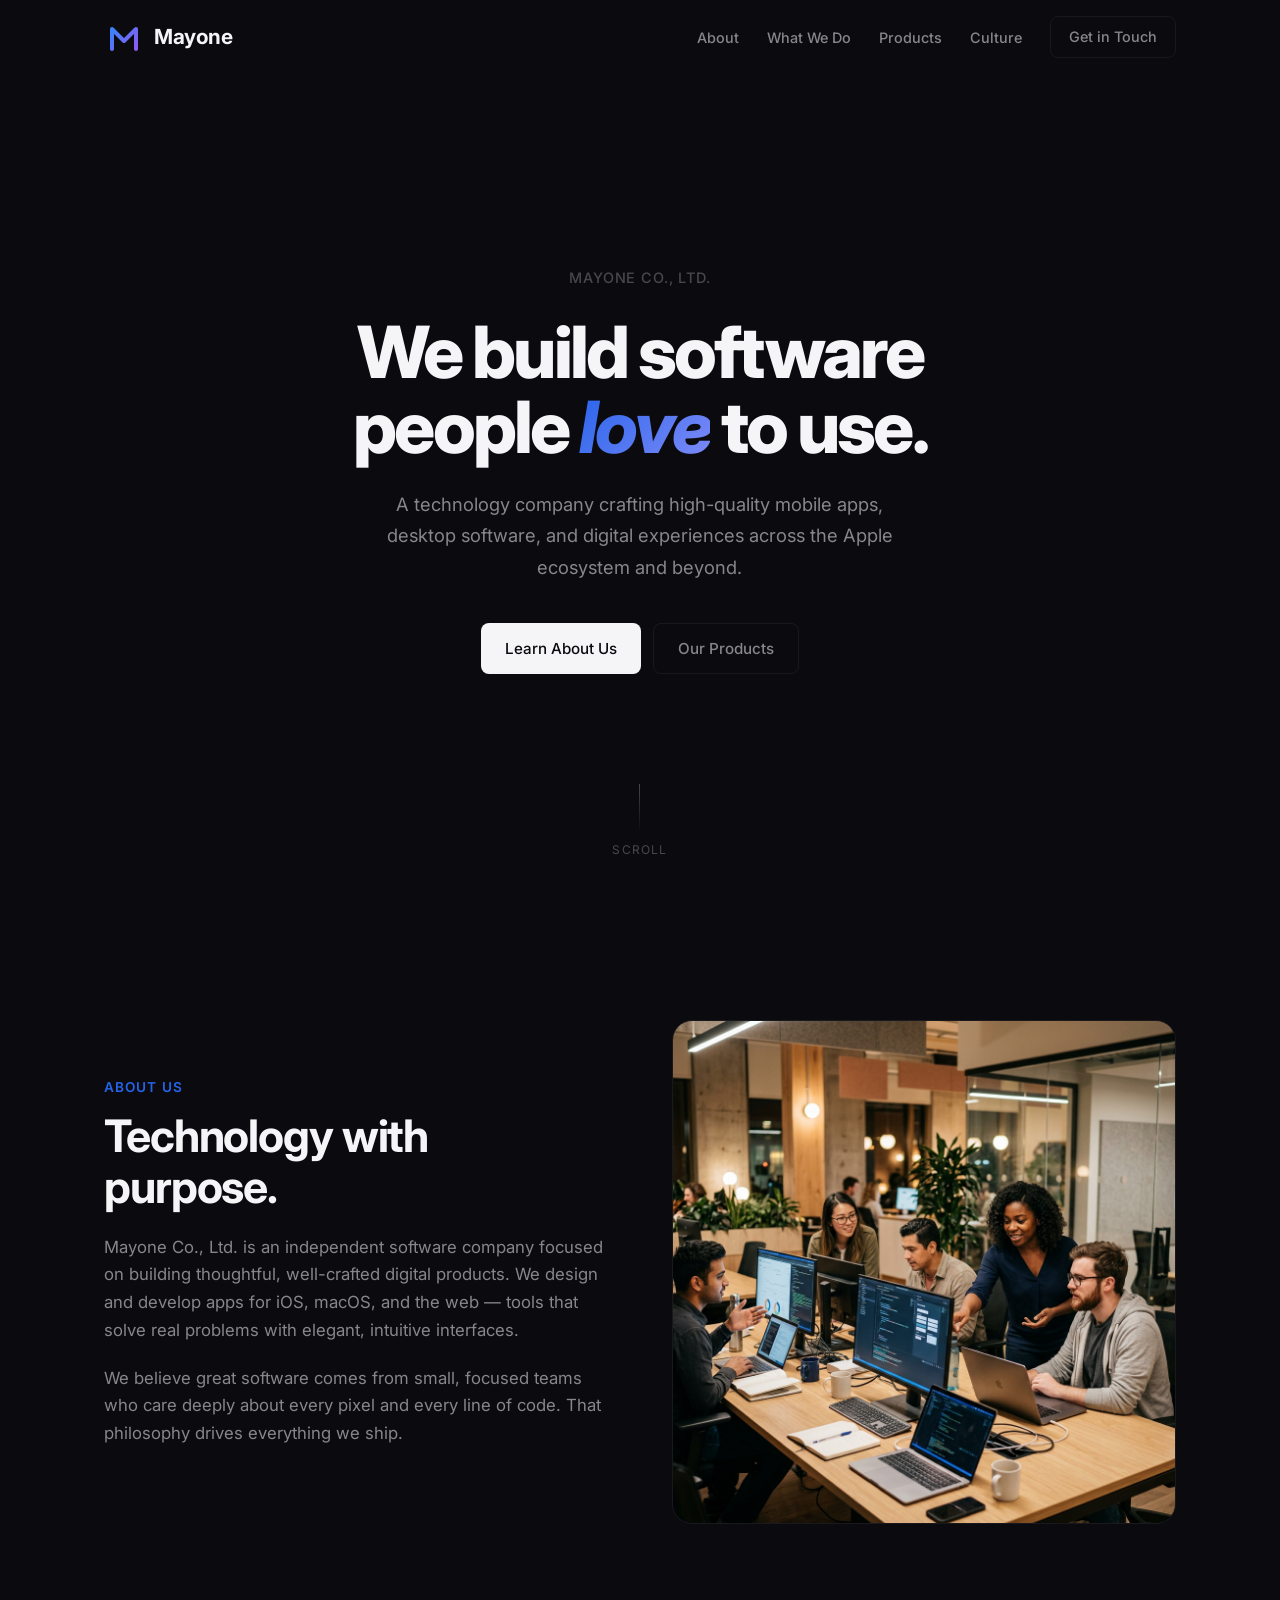
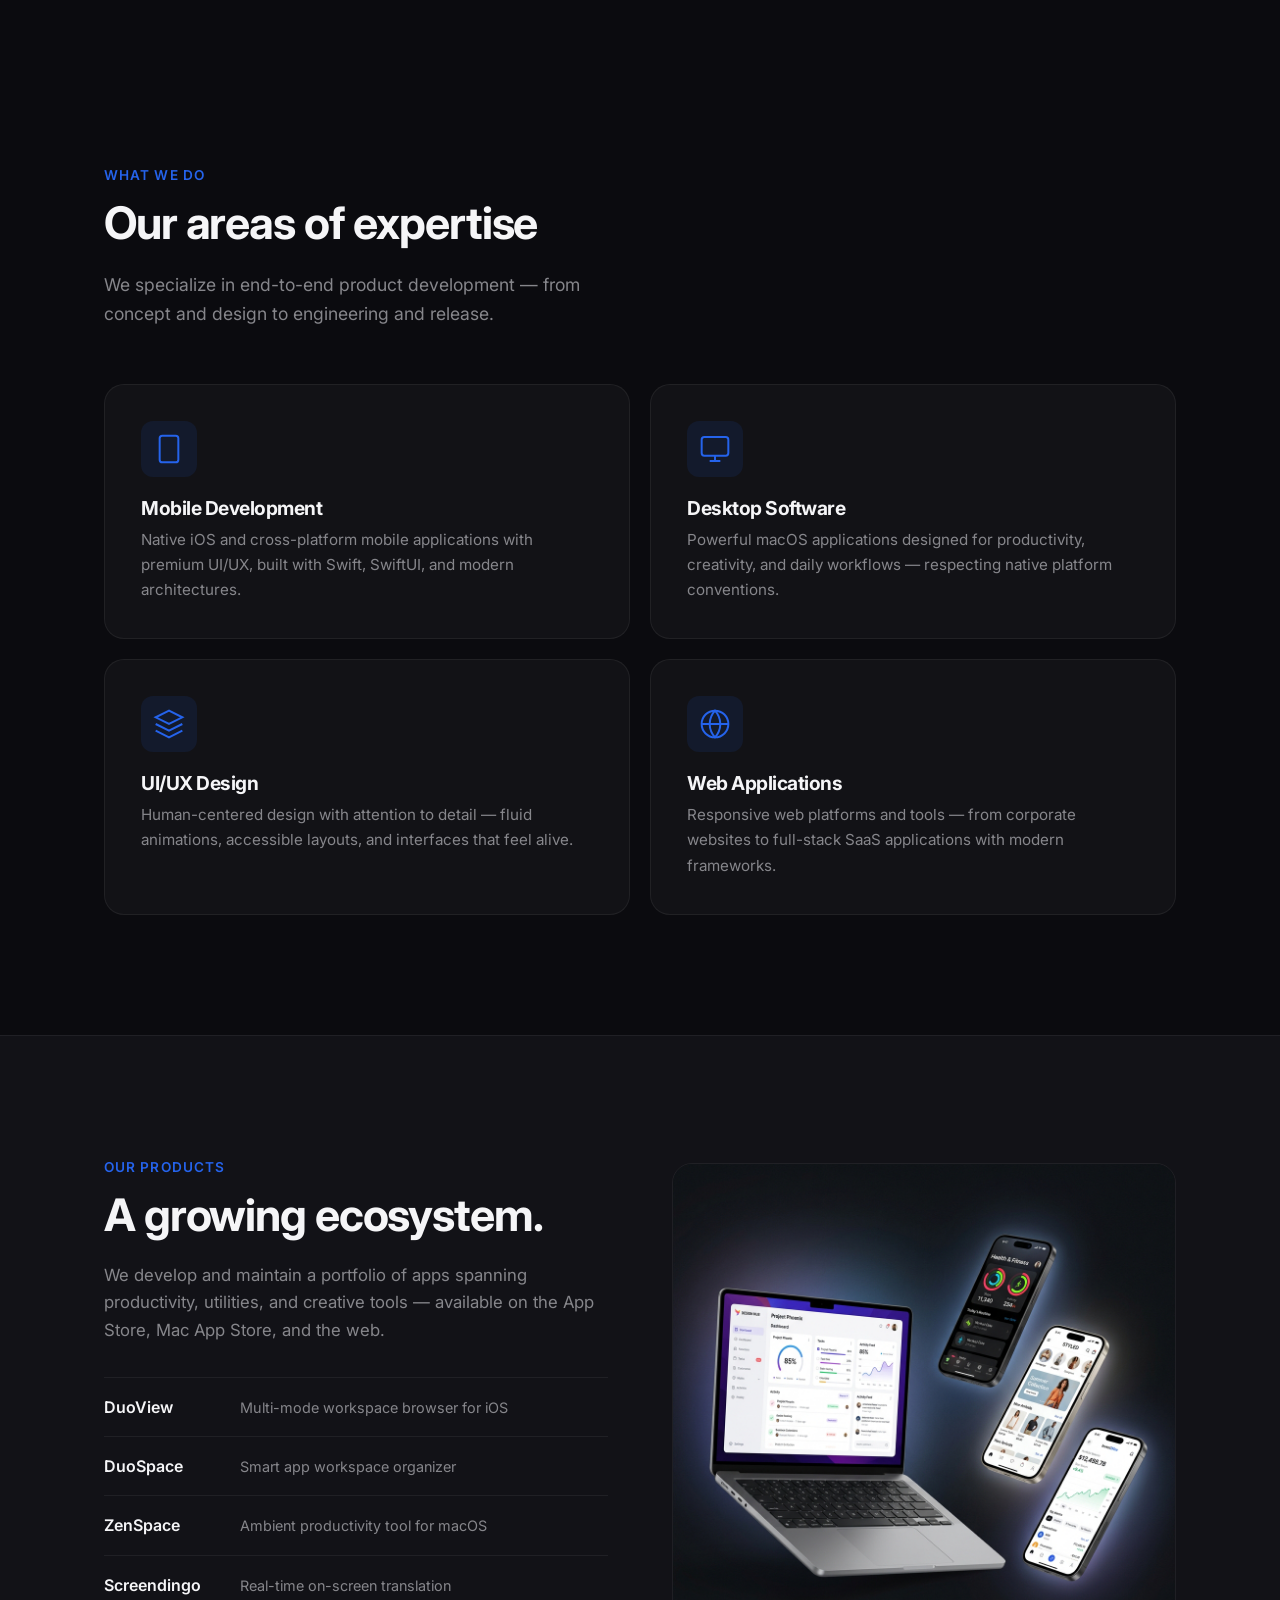
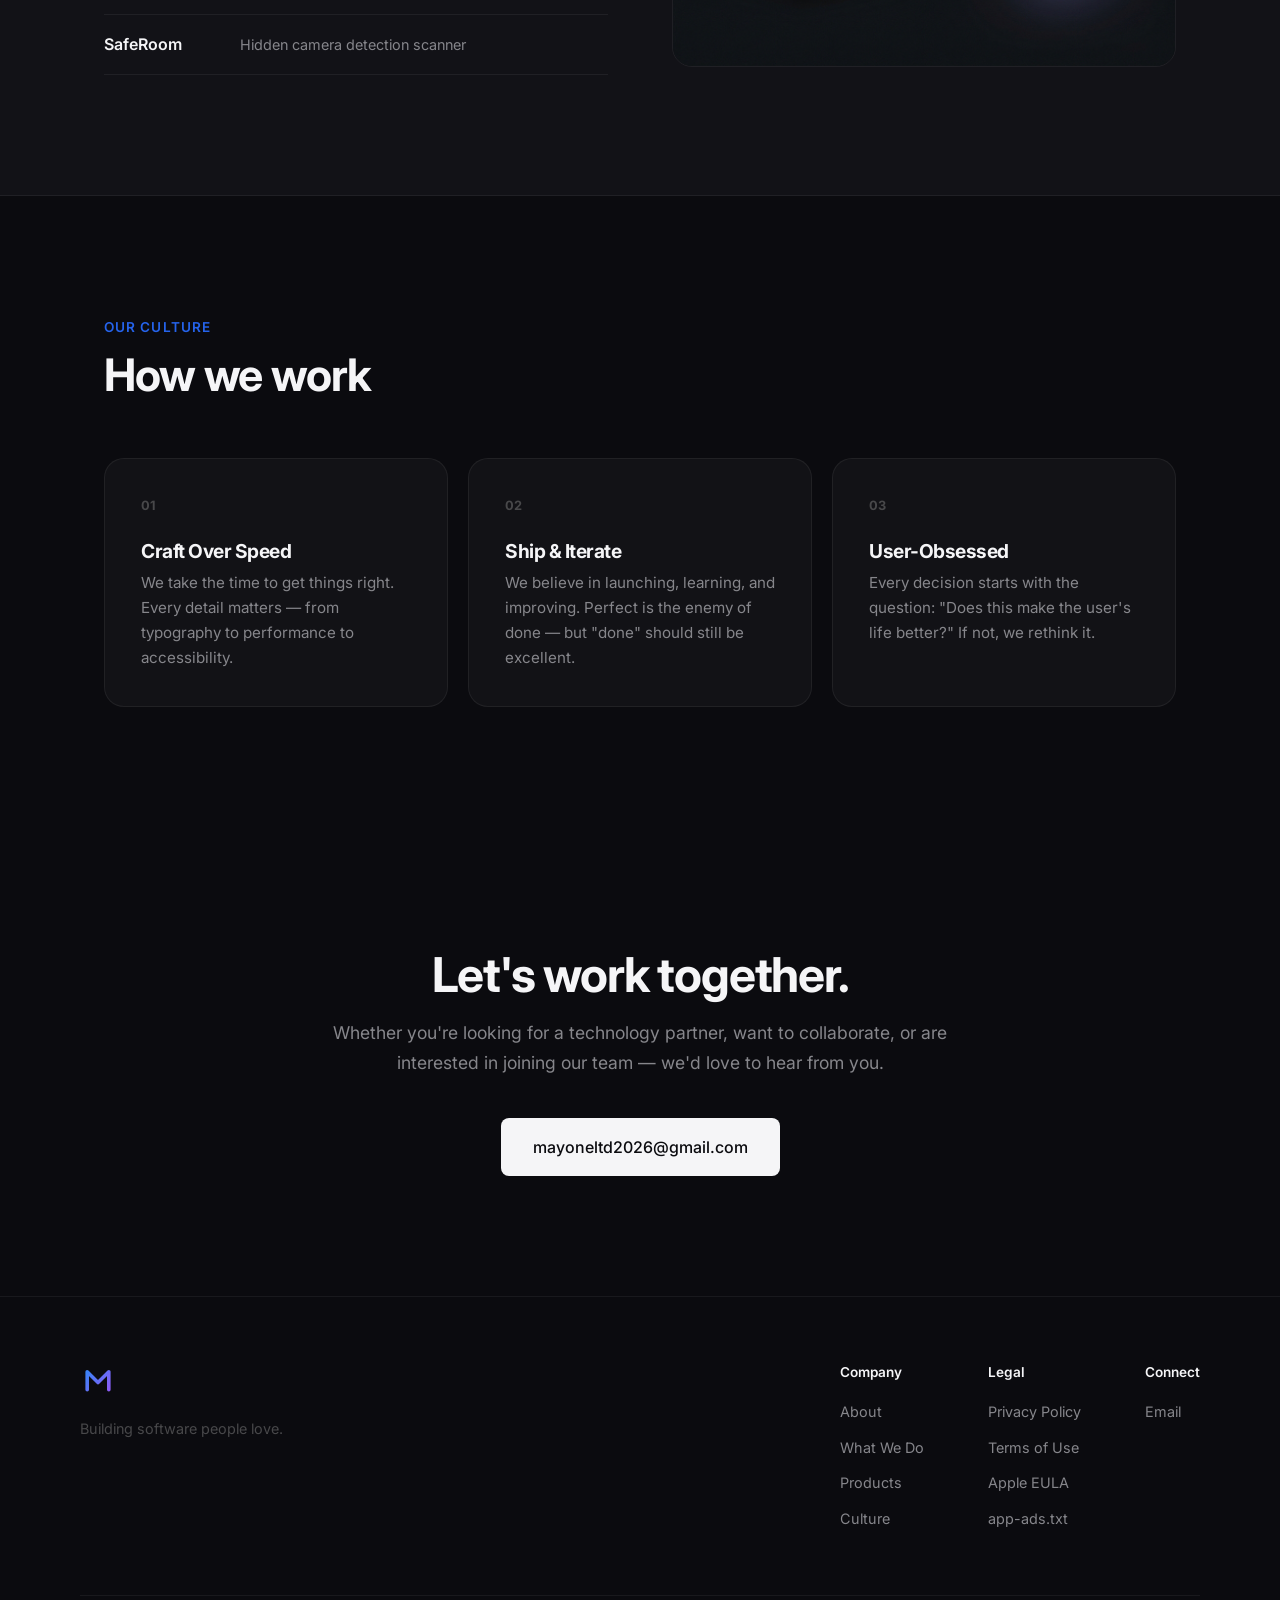
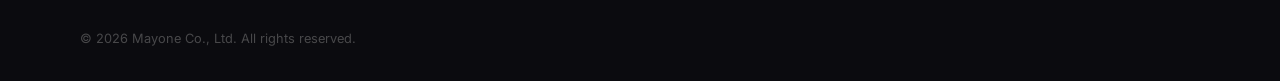
==== commit 8ba18593: "Add files via upload" ====
--- a/index.html
+++ b/index.html
@@ -1,912 +1,238 @@
 <!DOCTYPE html>
 <html lang="en">
 <head>
-  <meta charset="UTF-8">
-  <meta name="viewport" content="width=device-width, initial-scale=1.0">
-  <title>Privacy Policy - Go.Color | Nguyen Phan Ngoc Anh</title>
-  <meta name="description" content="Official Privacy Policy for Go.Color (Package: com.mayone.pixelartpaint) developed by Nguyen Phan Ngoc Anh. Fully compliant with Google Play Developer Policy.">
-  <link rel="preconnect" href="https://fonts.googleapis.com">
-  <link rel="preconnect" href="https://fonts.gstatic.com" crossorigin>
-  <link href="https://fonts.googleapis.com/css2?family=Plus+Jakarta+Sans:wght@400;500;600;700;800&family=JetBrains+Mono:wght@400;500;600&display=swap" rel="stylesheet">
-  
-  <style>
-    :root {
-      --bg-primary: #0b0f19;
-      --bg-card: rgba(18, 24, 38, 0.75);
-      --bg-card-hover: rgba(26, 34, 52, 0.85);
-      --border-color: rgba(255, 255, 255, 0.08);
-      --border-highlight: rgba(99, 102, 241, 0.35);
-      --text-main: #f1f5f9;
-      --text-muted: #94a3b8;
-      --text-sub: #cbd5e1;
-      --accent: #6366f1;
-      --accent-gradient: linear-gradient(135deg, #6366f1 0%, #a855f7 50%, #ec4899 100%);
-      --accent-glow: rgba(99, 102, 241, 0.25);
-      --success: #10b981;
-      --warning: #f59e0b;
-      --code-bg: rgba(15, 23, 42, 0.8);
-    }
-
-    * {
-      box-sizing: border-box;
-      margin: 0;
-      padding: 0;
-    }
-
-    body {
-      font-family: 'Plus Jakarta Sans', -apple-system, BlinkMacSystemFont, "Segoe UI", Roboto, sans-serif;
-      background-color: var(--bg-primary);
-      color: var(--text-main);
-      line-height: 1.7;
-      min-height: 100vh;
-      display: flex;
-      flex-direction: column;
-      background-image: 
-        radial-gradient(circle at 15% 10%, rgba(99, 102, 241, 0.12) 0%, transparent 40%),
-        radial-gradient(circle at 85% 65%, rgba(168, 85, 247, 0.08) 0%, transparent 40%);
-      background-attachment: fixed;
-    }
-
-    /* Container */
-    .container {
-      width: 100%;
-      max-width: 940px;
-      margin: 0 auto;
-      padding: 0 24px;
-    }
-
-    /* Top Navigation / Header Bar */
-    header.site-header {
-      position: sticky;
-      top: 0;
-      z-index: 100;
-      backdrop-filter: blur(16px);
-      -webkit-backdrop-filter: blur(16px);
-      background: rgba(11, 15, 25, 0.85);
-      border-bottom: 1px solid var(--border-color);
-      padding: 16px 0;
-    }
-
-    .nav-inner {
-      display: flex;
-      align-items: center;
-      justify-content: space-between;
-    }
-
-    .brand-group {
-      display: flex;
-      align-items: center;
-      gap: 12px;
-      text-decoration: none;
-      color: inherit;
-    }
-
-    .app-icon-badge {
-      width: 42px;
-      height: 42px;
-      border-radius: 12px;
-      background: linear-gradient(135deg, #f59e0b, #ec4899, #8b5cf6);
-      display: flex;
-      align-items: center;
-      justify-content: center;
-      font-size: 22px;
-      box-shadow: 0 4px 14px rgba(236, 72, 153, 0.3);
-    }
-
-    .brand-title {
-      font-size: 1.15rem;
-      font-weight: 700;
-      letter-spacing: -0.02em;
-    }
-
-    .brand-title span {
-      background: var(--accent-gradient);
-      -webkit-background-clip: text;
-      -webkit-text-fill-color: transparent;
-    }
-
-    .header-actions {
-      display: flex;
-      align-items: center;
-      gap: 12px;
-    }
-
-    .lang-switcher {
-      display: flex;
-      background: rgba(255, 255, 255, 0.06);
-      padding: 3px;
-      border-radius: 10px;
-      border: 1px solid var(--border-color);
-    }
-
-    .lang-btn {
-      background: none;
-      border: none;
-      color: var(--text-muted);
-      padding: 6px 12px;
-      font-size: 0.85rem;
-      font-weight: 600;
-      border-radius: 7px;
-      cursor: pointer;
-      transition: all 0.2s ease;
-    }
-
-    .lang-btn.active {
-      background: var(--accent);
-      color: #fff;
-      box-shadow: 0 2px 8px rgba(99, 102, 241, 0.4);
-    }
-
-    /* Hero / Identification Card */
-    .hero-card {
-      margin-top: 36px;
-      background: var(--bg-card);
-      border: 1px solid var(--border-highlight);
-      border-radius: 20px;
-      padding: 36px 32px;
-      box-shadow: 0 20px 40px -15px rgba(0, 0, 0, 0.5), 0 0 40px var(--accent-glow);
-      backdrop-filter: blur(12px);
-      position: relative;
-      overflow: hidden;
-    }
-
-    .hero-card::after {
-      content: '';
-      position: absolute;
-      top: 0;
-      right: 0;
-      width: 220px;
-      height: 220px;
-      background: radial-gradient(circle, rgba(168, 85, 247, 0.2) 0%, transparent 70%);
-      pointer-events: none;
-    }
-
-    .badge-pill {
-      display: inline-flex;
-      align-items: center;
-      gap: 6px;
-      background: rgba(16, 185, 129, 0.12);
-      border: 1px solid rgba(16, 185, 129, 0.3);
-      color: var(--success);
-      padding: 4px 12px;
-      border-radius: 20px;
-      font-size: 0.78rem;
-      font-weight: 700;
-      text-transform: uppercase;
-      letter-spacing: 0.05em;
-      margin-bottom: 16px;
-    }
-
-    .badge-pill::before {
-      content: '●';
-      font-size: 0.7rem;
-    }
-
-    h1.hero-title {
-      font-size: 2.2rem;
-      font-weight: 800;
-      letter-spacing: -0.03em;
-      line-height: 1.25;
-      margin-bottom: 12px;
-    }
-
-    .hero-subtitle {
-      color: var(--text-muted);
-      font-size: 1rem;
-      margin-bottom: 28px;
-    }
-
-    /* Compliance Identification Box */
-    .id-grid {
-      display: grid;
-      grid-template-columns: repeat(auto-fit, minmax(200px, 1fr));
-      gap: 16px;
-      background: rgba(15, 23, 42, 0.65);
-      border: 1px solid var(--border-color);
-      border-radius: 14px;
-      padding: 20px;
-    }
-
-    .id-item {
-      display: flex;
-      flex-direction: column;
-      gap: 4px;
-    }
-
-    .id-label {
-      font-size: 0.75rem;
-      text-transform: uppercase;
-      letter-spacing: 0.06em;
-      font-weight: 700;
-      color: var(--text-muted);
-    }
-
-    .id-value {
-      font-size: 0.98rem;
-      font-weight: 700;
-      color: #fff;
-    }
-
-    .id-value.code {
-      font-family: 'JetBrains Mono', monospace;
-      color: #a5b4fc;
-      font-size: 0.88rem;
-      background: rgba(99, 102, 241, 0.15);
-      padding: 2px 8px;
-      border-radius: 6px;
-      display: inline-block;
-      width: fit-content;
-      border: 1px solid rgba(99, 102, 241, 0.25);
-    }
-
-    /* Policy Content Body */
-    .policy-wrapper {
-      margin: 36px 0 60px;
-      display: grid;
-      grid-template-columns: 240px 1fr;
-      gap: 40px;
-      align-items: start;
-    }
-
-    @media (max-width: 820px) {
-      .policy-wrapper {
-        grid-template-columns: 1fr;
-      }
-      .toc-sidebar {
-        display: none;
-      }
-    }
-
-    /* Sidebar Table of Contents */
-    .toc-sidebar {
-      position: sticky;
-      top: 90px;
-      background: var(--bg-card);
-      border: 1px solid var(--border-color);
-      border-radius: 16px;
-      padding: 20px;
-    }
-
-    .toc-title {
-      font-size: 0.85rem;
-      font-weight: 700;
-      text-transform: uppercase;
-      letter-spacing: 0.05em;
-      color: var(--text-muted);
-      margin-bottom: 14px;
-    }
-
-    .toc-list {
-      list-style: none;
-      display: flex;
-      flex-direction: column;
-      gap: 8px;
-    }
-
-    .toc-list a {
-      color: var(--text-sub);
-      text-decoration: none;
-      font-size: 0.88rem;
-      font-weight: 500;
-      transition: color 0.15s ease;
-      display: block;
-      padding: 4px 0;
-    }
-
-    .toc-list a:hover {
-      color: #a5b4fc;
-    }
-
-    /* Content Cards */
-    .policy-content {
-      display: flex;
-      flex-direction: column;
-      gap: 24px;
-    }
-
-    .content-section {
-      background: var(--bg-card);
-      border: 1px solid var(--border-color);
-      border-radius: 16px;
-      padding: 28px 30px;
-      transition: border-color 0.2s ease;
-    }
-
-    .content-section:hover {
-      border-color: rgba(255, 255, 255, 0.14);
-    }
-
-    .content-section h2 {
-      font-size: 1.35rem;
-      font-weight: 700;
-      letter-spacing: -0.02em;
-      margin-bottom: 14px;
-      color: #fff;
-      display: flex;
-      align-items: center;
-      gap: 10px;
-    }
-
-    .section-num {
-      color: var(--accent);
-      font-family: 'JetBrains Mono', monospace;
-      font-size: 1rem;
-    }
-
-    .content-section p {
-      color: var(--text-sub);
-      margin-bottom: 14px;
-      font-size: 0.98rem;
-    }
-
-    .content-section p:last-child {
-      margin-bottom: 0;
-    }
-
-    .content-section ul {
-      margin: 12px 0 16px 20px;
-      color: var(--text-sub);
-      font-size: 0.96rem;
-    }
-
-    .content-section li {
-      margin-bottom: 8px;
-    }
-
-    .content-section li strong {
-      color: #fff;
-    }
-
-    /* Highlight Callout Box */
-    .callout {
-      background: rgba(99, 102, 241, 0.08);
-      border-left: 4px solid var(--accent);
-      border-radius: 0 12px 12px 0;
-      padding: 16px 20px;
-      margin: 16px 0;
-    }
-
-    .callout.warning {
-      background: rgba(245, 158, 11, 0.08);
-      border-left-color: var(--warning);
-    }
-
-    .callout p {
-      margin-bottom: 0;
-      font-size: 0.92rem;
-    }
-
-    /* Table */
-    .service-table {
-      width: 100%;
-      border-collapse: collapse;
-      margin: 16px 0;
-      font-size: 0.92rem;
-    }
-
-    .service-table th {
-      text-align: left;
-      background: rgba(255, 255, 255, 0.04);
-      padding: 10px 14px;
-      font-weight: 600;
-      color: var(--text-muted);
-      border-bottom: 1px solid var(--border-color);
-    }
-
-    .service-table td {
-      padding: 12px 14px;
-      border-bottom: 1px solid var(--border-color);
-      color: var(--text-sub);
-    }
-
-    .service-table a {
-      color: #818cf8;
-      text-decoration: underline;
-      text-underline-offset: 3px;
-    }
-
-    /* Contact box */
-    .contact-card {
-      background: linear-gradient(135deg, rgba(99, 102, 241, 0.12), rgba(168, 85, 247, 0.08));
-      border: 1px solid var(--border-highlight);
-      border-radius: 14px;
-      padding: 20px;
-      display: flex;
-      flex-direction: column;
-      gap: 10px;
-    }
-
-    .contact-row {
-      display: flex;
-      flex-wrap: wrap;
-      gap: 8px;
-      font-size: 0.95rem;
-    }
-
-    .contact-row strong {
-      color: #fff;
-      min-width: 160px;
-    }
-
-    .contact-row a {
-      color: #a5b4fc;
-      text-decoration: none;
-      font-weight: 600;
-    }
-
-    .contact-row a:hover {
-      text-decoration: underline;
-    }
-
-    /* Footer */
-    footer.site-footer {
-      border-top: 1px solid var(--border-color);
-      padding: 32px 0;
-      text-align: center;
-      color: var(--text-muted);
-      font-size: 0.88rem;
-      margin-top: auto;
-      background: rgba(11, 15, 25, 0.6);
-    }
-
-    .footer-links {
-      display: flex;
-      justify-content: center;
-      gap: 20px;
-      margin-top: 10px;
-    }
-
-    .footer-links a {
-      color: var(--text-sub);
-      text-decoration: none;
-    }
-
-    .footer-links a:hover {
-      color: #fff;
-    }
-  </style>
+    <meta charset="UTF-8">
+    <meta name="viewport" content="width=device-width, initial-scale=1.0">
+    <title>Mayone Co., Ltd. — Software Company</title>
+    <meta name="description" content="Mayone Co., Ltd. is a technology company specializing in mobile apps, desktop software, and digital solutions across Apple and cross-platform ecosystems.">
+    <link rel="preconnect" href="https://fonts.googleapis.com">
+    <link rel="preconnect" href="https://fonts.gstatic.com" crossorigin>
+    <link href="https://fonts.googleapis.com/css2?family=Inter:wght@300;400;500;600;700;800&display=swap" rel="stylesheet">
+    <link rel="stylesheet" href="style.css">
 </head>
 <body>
 
-  <!-- Sticky Header Bar -->
-  <header class="site-header">
-    <div class="container nav-inner">
-      <a href="#" class="brand-group">
-        <div class="app-icon-badge">🎨</div>
-        <div class="brand-title">Go.Color <span>Privacy Center</span></div>
-      </a>
-      <div class="header-actions">
-        <div class="lang-switcher">
-          <button class="lang-btn active" id="btn-en" onclick="setLang('en')">EN</button>
-          <button class="lang-btn" id="btn-vi" onclick="setLang('vi')">VI</button>
+    <!-- Navigation -->
+    <nav id="navbar" class="navbar">
+        <div class="nav-container">
+            <a href="#" class="logo">
+                <svg width="40" height="40" viewBox="0 0 40 40" fill="none" xmlns="http://www.w3.org/2000/svg">
+                    <path d="M8 32V12L20 24L32 12V32" stroke="url(#logo_grad)" stroke-width="4" stroke-linecap="round" stroke-linejoin="round"/>
+                    <defs>
+                        <linearGradient id="logo_grad" x1="8" y1="12" x2="32" y2="32" gradientUnits="userSpaceOnUse">
+                            <stop stop-color="#3b82f6"/>
+                            <stop offset="1" stop-color="#8b5cf6"/>
+                        </linearGradient>
+                    </defs>
+                </svg>
+                <span class="logo-text">Mayone</span>
+            </a>
+            <ul id="nav-menu" class="nav-links">
+                <li><a href="#about">About</a></li>
+                <li><a href="#expertise">What We Do</a></li>
+                <li><a href="#products">Products</a></li>
+                <li><a href="#culture">Culture</a></li>
+                <li><a href="#contact" class="btn btn-outline btn-sm">Get in Touch</a></li>
+            </ul>
+            <button id="mobile-toggle" class="mobile-menu-btn" aria-label="Menu">
+                <span></span><span></span><span></span>
+            </button>
         </div>
-      </div>
-    </div>
-  </header>
-
-  <main class="container">
-    <!-- Hero / Verification Card -->
-    <section class="hero-card">
-      <div class="badge-pill" data-i18n="badge_status">Google Play Policy Compliant</div>
-      <h1 class="hero-title" data-i18n="hero_title">Privacy Policy for Go.Color</h1>
-      <p class="hero-subtitle" data-i18n="hero_subtitle">
-        Last updated: October 10, 2026 • Official Privacy Declaration for Google Play Store Listing
-      </p>
-
-      <!-- Explicit Identification Grid (Google Play Mandate) -->
-      <div class="id-grid">
-        <div class="id-item">
-          <span class="id-label" data-i18n="lbl_app_name">Application Name</span>
-          <span class="id-value">Go.Color (Color by Number Pixel)</span>
+    </nav>
+
+    <main>
+
+        <!-- Hero: Company Introduction -->
+        <section id="hero" class="hero">
+            <div class="hero-inner">
+                <p class="hero-label fade-in">Mayone Co., Ltd.</p>
+                <h1 class="hero-title fade-in">We build software<br>people <em>love</em> to use.</h1>
+                <p class="hero-subtitle fade-in">A technology company crafting high-quality mobile apps, desktop software, and digital experiences across the Apple ecosystem and beyond.</p>
+                <div class="hero-actions fade-in">
+                    <a href="#about" class="btn btn-primary">Learn About Us</a>
+                    <a href="#products" class="btn btn-ghost">Our Products</a>
+                </div>
+            </div>
+            <div class="hero-scroll-hint fade-in">
+                <div class="scroll-line"></div>
+                <span>Scroll</span>
+            </div>
+        </section>
+
+        <!-- About Section -->
+        <section id="about" class="about-section">
+            <div class="section-grid">
+                <div class="section-text fade-in">
+                    <p class="eyebrow">About Us</p>
+                    <h2>Technology with purpose.</h2>
+                    <p class="body-text">Mayone Co., Ltd. is an independent software company focused on building thoughtful, well-crafted digital products. We design and develop apps for iOS, macOS, and the web — tools that solve real problems with elegant, intuitive interfaces.</p>
+                    <p class="body-text">We believe great software comes from small, focused teams who care deeply about every pixel and every line of code. That philosophy drives everything we ship.</p>
+                </div>
+                <div class="section-image fade-in">
+                    <img src="assets/team.png" alt="Mayone team collaborating">
+                </div>
+            </div>
+
+
+        </section>
+
+        <!-- Expertise Section -->
+        <section id="expertise" class="expertise-section">
+            <div class="section-header fade-in">
+                <p class="eyebrow">What We Do</p>
+                <h2>Our areas of expertise</h2>
+                <p class="section-desc">We specialize in end-to-end product development — from concept and design to engineering and release.</p>
+            </div>
+
+            <div class="expertise-grid">
+                <div class="expertise-card fade-in">
+                    <div class="card-icon">
+                        <svg width="32" height="32" viewBox="0 0 24 24" fill="none" stroke="currentColor" stroke-width="1.5"><rect x="5" y="2" width="14" height="20" rx="2"/><line x1="12" y1="18" x2="12" y2="18.01" stroke-width="2"/></svg>
+                    </div>
+                    <h3>Mobile Development</h3>
+                    <p>Native iOS and cross-platform mobile applications with premium UI/UX, built with Swift, SwiftUI, and modern architectures.</p>
+                </div>
+                <div class="expertise-card fade-in" style="transition-delay:80ms">
+                    <div class="card-icon">
+                        <svg width="32" height="32" viewBox="0 0 24 24" fill="none" stroke="currentColor" stroke-width="1.5"><rect x="2" y="3" width="20" height="14" rx="2"/><line x1="8" y1="21" x2="16" y2="21"/><line x1="12" y1="17" x2="12" y2="21"/></svg>
+                    </div>
+                    <h3>Desktop Software</h3>
+                    <p>Powerful macOS applications designed for productivity, creativity, and daily workflows — respecting native platform conventions.</p>
+                </div>
+                <div class="expertise-card fade-in" style="transition-delay:160ms">
+                    <div class="card-icon">
+                        <svg width="32" height="32" viewBox="0 0 24 24" fill="none" stroke="currentColor" stroke-width="1.5"><path d="M12 2L2 7l10 5 10-5-10-5z"/><path d="M2 17l10 5 10-5"/><path d="M2 12l10 5 10-5"/></svg>
+                    </div>
+                    <h3>UI/UX Design</h3>
+                    <p>Human-centered design with attention to detail — fluid animations, accessible layouts, and interfaces that feel alive.</p>
+                </div>
+                <div class="expertise-card fade-in" style="transition-delay:240ms">
+                    <div class="card-icon">
+                        <svg width="32" height="32" viewBox="0 0 24 24" fill="none" stroke="currentColor" stroke-width="1.5"><circle cx="12" cy="12" r="10"/><line x1="2" y1="12" x2="22" y2="12"/><path d="M12 2a15.3 15.3 0 0 1 4 10 15.3 15.3 0 0 1-4 10 15.3 15.3 0 0 1-4-10 15.3 15.3 0 0 1 4-10z"/></svg>
+                    </div>
+                    <h3>Web Applications</h3>
+                    <p>Responsive web platforms and tools — from corporate websites to full-stack SaaS applications with modern frameworks.</p>
+                </div>
+            </div>
+        </section>
+
+        <!-- Products Section -->
+        <section id="products" class="products-section">
+            <div class="section-grid reverse">
+                <div class="section-image fade-in">
+                    <img src="assets/products.png" alt="Mayone product portfolio">
+                </div>
+                <div class="section-text fade-in">
+                    <p class="eyebrow">Our Products</p>
+                    <h2>A growing ecosystem.</h2>
+                    <p class="body-text">We develop and maintain a portfolio of apps spanning productivity, utilities, and creative tools — available on the App Store, Mac App Store, and the web.</p>
+                    <div class="product-list">
+                        <div class="product-item">
+                            <span class="product-name">DuoView</span>
+                            <span class="product-desc">Multi-mode workspace browser for iOS</span>
+                        </div>
+                        <div class="product-item">
+                            <span class="product-name">DuoSpace</span>
+                            <span class="product-desc">Smart app workspace organizer</span>
+                        </div>
+                        <div class="product-item">
+                            <span class="product-name">ZenSpace</span>
+                            <span class="product-desc">Ambient productivity tool for macOS</span>
+                        </div>
+                        <div class="product-item">
+                            <span class="product-name">Screendingo</span>
+                            <span class="product-desc">Real-time on-screen translation</span>
+                        </div>
+                        <div class="product-item">
+                            <span class="product-name">SafeRoom</span>
+                            <span class="product-desc">Hidden camera detection scanner</span>
+                        </div>
+                    </div>
+                </div>
+            </div>
+        </section>
+
+        <!-- Culture Section -->
+        <section id="culture" class="culture-section">
+            <div class="section-header fade-in">
+                <p class="eyebrow">Our Culture</p>
+                <h2>How we work</h2>
+            </div>
+            <div class="values-grid">
+                <div class="value-card fade-in">
+                    <span class="value-number">01</span>
+                    <h3>Craft Over Speed</h3>
+                    <p>We take the time to get things right. Every detail matters — from typography to performance to accessibility.</p>
+                </div>
+                <div class="value-card fade-in" style="transition-delay:80ms">
+                    <span class="value-number">02</span>
+                    <h3>Ship & Iterate</h3>
+                    <p>We believe in launching, learning, and improving. Perfect is the enemy of done — but "done" should still be excellent.</p>
+                </div>
+                <div class="value-card fade-in" style="transition-delay:160ms">
+                    <span class="value-number">03</span>
+                    <h3>User-Obsessed</h3>
+                    <p>Every decision starts with the question: "Does this make the user's life better?" If not, we rethink it.</p>
+                </div>
+            </div>
+        </section>
+
+        <!-- Contact / CTA -->
+        <section id="contact" class="contact-section">
+            <div class="contact-card fade-in">
+                <h2>Let's work together.</h2>
+                <p>Whether you're looking for a technology partner, want to collaborate, or are interested in joining our team — we'd love to hear from you.</p>
+                <div class="contact-actions">
+                    <a href="mailto:mayoneltd2026@gmail.com" class="btn btn-primary btn-lg">mayoneltd2026@gmail.com</a>
+                </div>
+            </div>
+        </section>
+
+    </main>
+
+    <!-- Footer -->
+    <footer class="footer">
+        <div class="footer-inner">
+            <div class="footer-top">
+                <div class="footer-brand">
+                    <svg class="footer-logo-svg" viewBox="0 0 40 40" fill="none" xmlns="http://www.w3.org/2000/svg">
+                        <path d="M8 32V12L20 24L32 12V32" stroke="url(#footer_grad)" stroke-width="4" stroke-linecap="round" stroke-linejoin="round"/>
+                        <defs>
+                            <linearGradient id="footer_grad" x1="8" y1="12" x2="32" y2="32" gradientUnits="userSpaceOnUse">
+                                <stop stop-color="#3b82f6"/>
+                                <stop offset="1" stop-color="#8b5cf6"/>
+                            </linearGradient>
+                        </defs>
+                    </svg>
+                    <p class="footer-tagline">Building software people love.</p>
+                </div>
+                <div class="footer-nav">
+                    <div class="footer-col">
+                        <h4>Company</h4>
+                        <a href="#about">About</a>
+                        <a href="#expertise">What We Do</a>
+                        <a href="#products">Products</a>
+                        <a href="#culture">Culture</a>
+                    </div>
+                    <div class="footer-col">
+                        <h4>Legal</h4>
+                        <a href="/privacy">Privacy Policy</a>
+                        <a href="/terms">Terms of Use</a>
+                        <a href="/eula">Apple EULA</a>
+                        <a href="app-ads.txt">app-ads.txt</a>
+                    </div>
+                    <div class="footer-col">
+                        <h4>Connect</h4>
+                        <a href="mailto:mayoneltd2026@gmail.com">Email</a>
+                    </div>
+                </div>
+            </div>
+            <div class="footer-bottom">
+                <p>&copy; 2026 Mayone Co., Ltd. All rights reserved.</p>
+            </div>
         </div>
-        <div class="id-item">
-          <span class="id-label" data-i18n="lbl_pkg">Application Package ID</span>
-          <span class="id-value code">com.mayone.pixelartpaint</span>
-        </div>
-        <div class="id-item">
-          <span class="id-label" data-i18n="lbl_dev_name">Developer / Legal Entity</span>
-          <span class="id-value" style="color: #6ee7b7;">Nguyen Phan Ngoc Anh</span>
-        </div>
-        <div class="id-item">
-          <span class="id-label" data-i18n="lbl_contact_support">Developer Contact</span>
-          <span class="id-value code" id="display-email">npngocanh228@gmail.com</span>
-        </div>
-      </div>
-    </section>
-
-    <!-- Main Content Layout -->
-    <div class="policy-wrapper">
-      <!-- Sidebar TOC -->
-      <aside class="toc-sidebar">
-        <div class="toc-title" data-i18n="toc_title">Contents</div>
-        <ul class="toc-list">
-          <li><a href="#overview" data-i18n="toc_1">1. Overview</a></li>
-          <li><a href="#data-collection" data-i18n="toc_2">2. Information Collection</a></li>
-          <li><a href="#how-we-use" data-i18n="toc_3">3. How Data Is Used</a></li>
-          <li><a href="#third-parties" data-i18n="toc_4">4. Third-Party Services</a></li>
-          <li><a href="#permissions" data-i18n="toc_5">5. App Permissions</a></li>
-          <li><a href="#retention-deletion" data-i18n="toc_6">6. Data Deletion Rights</a></li>
-          <li><a href="#children" data-i18n="toc_7">7. Children's Privacy</a></li>
-          <li><a href="#security" data-i18n="toc_8">8. Data Security</a></li>
-          <li><a href="#contact" data-i18n="toc_9">9. Contact & Inquiries</a></li>
-        </ul>
-      </aside>
-
-      <!-- Policy Sections -->
-      <div class="policy-content">
-
-        <!-- Section 1 -->
-        <article class="content-section" id="overview">
-          <h2><span class="section-num">01</span> <span data-i18n="sec1_title">Overview & Developer Statement</span></h2>
-          <p data-i18n="sec1_p1">
-            This Privacy Policy describes how developer <strong>Nguyen Phan Ngoc Anh</strong> ("we", "us", or "our") collects, protects, uses, and discloses information gathered from users of the mobile application <strong>Go.Color</strong> (Package ID: <code>com.mayone.pixelartpaint</code>).
-          </p>
-          <p data-i18n="sec1_p2">
-            We are committed to respecting and protecting your privacy. This application is designed to provide relaxing pixel art coloring and creative entertainment without compromising your personal privacy. We do not sell your personal data to any third party.
-          </p>
-          <div class="callout">
-            <p data-i18n="sec1_callout">
-              <strong>Verification Notice:</strong> This privacy policy strictly applies to the Google Play Store distribution of <strong>Go.Color</strong> published under the developer account of <strong>Nguyen Phan Ngoc Anh</strong>.
-            </p>
-          </div>
-        </article>
-
-        <!-- Section 2 -->
-        <article class="content-section" id="data-collection">
-          <h2><span class="section-num">02</span> <span data-i18n="sec2_title">Information We Collect</span></h2>
-          <p data-i18n="sec2_p1">
-            Depending on how you interact with <strong>Go.Color</strong>, we may process the following types of information:
-          </p>
-          <ul>
-            <li>
-              <strong data-i18n="sec2_item1_t">Non-Personal Usage & Analytical Data:</strong>
-              <span data-i18n="sec2_item1_d">Aggregated, anonymous statistics such as session duration, coloring artwork completion counts, app feature usage, and UI interactions to improve app performance and user experience.</span>
-            </li>
-            <li>
-              <strong data-i18n="sec2_item2_t">Device & Technical Identifiers (Including Google Advertising ID):</strong>
-              <span data-i18n="sec2_item2_d">Device model, operating system version (Android), unique anonymous instance identifiers, crash logs, and Google Advertising ID (AAID / AdServices Attribution) collected automatically via Firebase Analytics to measure app stability, campaign attribution, and fix bugs. Users can reset or delete their Advertising ID anytime in Android Settings &gt; Google &gt; Ads.</span>
-            </li>
-            <li>
-              <strong data-i18n="sec2_item3_t">In-App Purchases (VIP Subscriptions & Coins):</strong>
-              <span data-i18n="sec2_item3_d">Transactions are handled directly by Google Play In-App Billing. We never collect or store your payment card numbers or banking information on our servers.</span>
-            </li>
-            <li>
-              <strong data-i18n="sec2_item4_t">Push Notification Tokens (FCM):</strong>
-              <span data-i18n="sec2_item4_d">If you grant the POST_NOTIFICATIONS permission, a random Firebase Cloud Messaging token is generated to send daily pixel art updates, daily bonuses, and event reminders. You can revoke notification permissions at any time in device settings.</span>
-            </li>
-            <li>
-              <strong data-i18n="sec2_item5_t">User Generated Artworks:</strong>
-              <span data-i18n="sec2_item5_d">Coloring progress, completed pixel art creations, and local favorites are stored locally on your device storage unless backup is explicitly chosen.</span>
-            </li>
-          </ul>
-        </article>
-
-        <!-- Section 3 -->
-        <article class="content-section" id="how-we-use">
-          <h2><span class="section-num">03</span> <span data-i18n="sec3_title">How We Use Your Information</span></h2>
-          <p data-i18n="sec3_p1">We utilize the collected information strictly for the following purposes:</p>
-          <ul>
-            <li data-i18n="sec3_u1">To operate, deliver, and maintain the functionality of <strong>Go.Color</strong>.</li>
-            <li data-i18n="sec3_u2">To save your coloring progress, unlocked badges, and virtual achievements.</li>
-            <li data-i18n="sec3_u3">To analyze app performance, investigate crashes, and roll out bug fixes and optimizations.</li>
-            <li data-i18n="sec3_u4">To verify valid purchases and unlock VIP content through Google Play Billing.</li>
-            <li data-i18n="sec3_u5">To comply with Google Play Developer Program Policies and applicable legal regulations.</li>
-          </ul>
-        </article>
-
-        <!-- Section 4 -->
-        <article class="content-section" id="third-parties">
-          <h2><span class="section-num">04</span> <span data-i18n="sec4_title">Third-Party SDKs & Service Providers</span></h2>
-          <p data-i18n="sec4_p1">
-            <strong>Go.Color</strong> integrates industry-standard third-party Software Development Kits (SDKs) provided by Google to facilitate analytics, crash detection, and billing. These services operate under their respective privacy policies:
-          </p>
-          <table class="service-table">
-            <thead>
-              <tr>
-                <th data-i18n="tbl_service">Service Provider</th>
-                <th data-i18n="tbl_purpose">Purpose</th>
-                <th data-i18n="tbl_policy">Privacy Policy Link</th>
-              </tr>
-            </thead>
-            <tbody>
-              <tr>
-                <td><strong>Google Play Services</strong></td>
-                <td data-i18n="tbl_p_gps">Essential Android OS app runtime services</td>
-                <td><a href="https://policies.google.com/privacy" target="_blank" rel="noopener">Google Privacy Policy</a></td>
-              </tr>
-              <tr>
-                <td><strong>Google Analytics for Firebase</strong></td>
-                <td data-i18n="tbl_p_fa">Aggregated app performance & feature usage metrics</td>
-                <td><a href="https://firebase.google.com/policies/analytics" target="_blank" rel="noopener">Firebase Analytics Policy</a></td>
-              </tr>
-              <tr>
-                <td><strong>Firebase Remote Config & Cloud Messaging</strong></td>
-                <td data-i18n="tbl_p_frc">App configuration adjustments and optional push updates</td>
-                <td><a href="https://firebase.google.com/support/privacy" target="_blank" rel="noopener">Firebase Privacy Overview</a></td>
-              </tr>
-              <tr>
-                <td><strong>Google Play In-App Billing</strong></td>
-                <td data-i18n="tbl_p_gpb">Secure processing of digital purchases & subscriptions</td>
-                <td><a href="https://play.google.com/about/play-terms/" target="_blank" rel="noopener">Google Play Terms</a></td>
-              </tr>
-            </tbody>
-          </table>
-        </article>
-
-        <!-- Section 5 -->
-        <article class="content-section" id="permissions">
-          <h2><span class="section-num">05</span> <span data-i18n="sec5_title">Device Permissions</span></h2>
-          <p data-i18n="sec5_p1">
-            The application only requests device permissions that are strictly necessary to perform its functions:
-          </p>
-          <ul>
-            <li>
-              <strong data-i18n="sec5_p_internet">INTERNET & ACCESS_NETWORK_STATE:</strong>
-              <span data-i18n="sec5_p_internet_d">Required to fetch remote artwork catalogs, verify Google Play licenses, and send crash analytics.</span>
-            </li>
-            <li>
-              <strong data-i18n="sec5_p_media">READ_MEDIA_IMAGES / PHOTO PICKER (Optional):</strong>
-              <span data-i18n="sec5_p_media_d">Used solely if you choose to import a personal photo to convert it into pixel artwork inside the "Create" mode. We do not upload your personal photos to private cloud servers without consent.</span>
-            </li>
-            <li>
-              <strong data-i18n="sec5_p_vibrate">VIBRATE:</strong>
-              <span data-i18n="sec5_p_vibrate_d">Used to provide tactile haptic feedback during pixel coloring (can be disabled in Settings).</span>
-            </li>
-          </ul>
-        </article>
-
-        <!-- Section 6: Mandatory Data Deletion -->
-        <article class="content-section" id="retention-deletion">
-          <h2><span class="section-num">06</span> <span data-i18n="sec6_title">Data Retention & User Deletion Rights</span></h2>
-          <p data-i18n="sec6_p1">
-            In compliance with the Google Play User Data Policy, we provide users with full control over their data:
-          </p>
-          <div class="callout warning">
-            <p data-i18n="sec6_callout">
-              <strong>How to Request Data Deletion:</strong> If you wish to delete any analytical records or data associated with your installation of <strong>Go.Color</strong>, please submit a deletion request to developer <strong>Nguyen Phan Ngoc Anh</strong> via email at <code id="deletion-email">npngocanh228@gmail.com</code> with the subject line <em>"Data Deletion Request - Go.Color"</em>. Requests are fulfilled within 30 days.
-            </p>
-          </div>
-          <p data-i18n="sec6_p2">
-            You can also reset all locally stored artwork and app state at any time by clearing the application data in your Android device settings (<em>Settings &gt; Apps &gt; Go.Color &gt; Storage &gt; Clear Data</em>).
-          </p>
-        </article>
-
-        <!-- Section 7 -->
-        <article class="content-section" id="children">
-          <h2><span class="section-num">07</span> <span data-i18n="sec7_title">Children's Privacy Protection (COPPA)</span></h2>
-          <p data-i18n="sec7_p1">
-            <strong>Go.Color</strong> is designed as a family-friendly coloring application suitable for general audiences. We do not knowingly solicit or collect personally identifiable information from children under the age of 13 (or under the applicable age of digital consent in your jurisdiction).
-          </p>
-          <p data-i18n="sec7_p2">
-            If a parent or guardian becomes aware that their child has provided us with personal information without parental consent, please contact us immediately, and we will take immediate steps to remove such information from our records.
-          </p>
-        </article>
-
-        <!-- Section 8 -->
-        <article class="content-section" id="security">
-          <h2><span class="section-num">08</span> <span data-i18n="sec8_title">Data Security</span></h2>
-          <p data-i18n="sec8_p1">
-            We employ modern industry-standard security measures, including HTTPS encryption in transit, to protect data transmitted between the app and backend services. However, please be aware that no method of transmission over the internet or electronic storage is 100% impenetrable.
-          </p>
-        </article>
-
-        <!-- Section 9: Contact -->
-        <article class="content-section" id="contact">
-          <h2><span class="section-num">09</span> <span data-i18n="sec9_title">Contact the Developer</span></h2>
-          <p data-i18n="sec9_p1">
-            If you have questions, feedback, or data privacy requests regarding <strong>Go.Color</strong>, please contact the developer directly:
-          </p>
-          <div class="contact-card">
-            <div class="contact-row">
-              <strong data-i18n="c_dev">Developer Name:</strong>
-              <span>Nguyen Phan Ngoc Anh</span>
-            </div>
-            <div class="contact-row">
-              <strong data-i18n="c_app">Application:</strong>
-              <span>Go.Color (com.mayone.pixelartpaint)</span>
-            </div>
-            <div class="contact-row">
-              <strong data-i18n="c_email">Support & Privacy Email:</strong>
-              <a href="mailto:npngocanh228@gmail.com" id="contact-link">npngocanh228@gmail.com</a>
-            </div>
-            <div class="contact-row">
-              <strong data-i18n="c_store">Google Play Store:</strong>
-              <span>Google Play Developer Console Verified Entity</span>
-            </div>
-          </div>
-        </article>
-
-      </div>
-    </div>
-  </main>
-
-  <!-- Footer -->
-  <footer class="site-footer">
-    <div class="container">
-      <p>&copy; 2026 <strong>Nguyen Phan Ngoc Anh</strong>. All rights reserved.</p>
-      <p style="margin-top: 4px; font-size: 0.8rem; color: #64748b;">
-        Go.Color (Package: com.mayone.pixelartpaint) • Official Privacy Declaration • <a href="app-ads.txt" style="color: #6366f1; text-decoration: none;">app-ads.txt</a>
-      </p>
-      <div class="footer-links">
-        <a href="#overview" data-i18n="f_top">Back to Top</a>
-        <span>•</span>
-        <a href="#retention-deletion" data-i18n="f_del">Data Deletion</a>
-        <span>•</span>
-        <a href="#contact" data-i18n="f_contact">Contact Developer</a>
-      </div>
-    </div>
-  </footer>
-
-  <!-- Bilingual Internationalization Script -->
-  <script>
-    const translations = {
-      en: {
-        badge_status: "Google Play Policy Compliant",
-        hero_title: "Privacy Policy for Go.Color",
-        hero_subtitle: "Last updated: October 10, 2026 • Official Privacy Declaration for Google Play Store Listing",
-        lbl_app_name: "Application Name",
-        lbl_pkg: "Application Package ID",
-        lbl_dev_name: "Developer / Legal Entity",
-        lbl_contact_support: "Developer Contact",
-        toc_title: "Contents",
-        toc_1: "1. Overview",
-        toc_2: "2. Information Collection",
-        toc_3: "3. How Data Is Used",
-        toc_4: "4. Third-Party Services",
-        toc_5: "5. App Permissions",
-        toc_6: "6. Data Deletion Rights",
-        toc_7: "7. Children's Privacy",
-        toc_8: "8. Data Security",
-        toc_9: "9. Contact & Inquiries",
-        sec1_title: "Overview & Developer Statement",
-        sec1_p1: "This Privacy Policy describes how developer <strong>Nguyen Phan Ngoc Anh</strong> (\"we\", \"us\", or \"our\") collects, protects, uses, and discloses information gathered from users of the mobile application <strong>Go.Color</strong> (Package ID: <code>com.mayone.pixelartpaint</code>).",
-        sec1_p2: "We are committed to respecting and protecting your privacy. This application is designed to provide relaxing pixel art coloring and creative entertainment without compromising your personal privacy. We do not sell your personal data to any third party.",
-        sec1_callout: "<strong>Verification Notice:</strong> This privacy policy strictly applies to the Google Play Store distribution of <strong>Go.Color</strong> published under the developer account of <strong>Nguyen Phan Ngoc Anh</strong>.",
-        sec2_title: "Information We Collect",
-        sec2_p1: "Depending on how you interact with <strong>Go.Color</strong>, we may process the following types of information:",
-        sec2_item1_t: "Non-Personal Usage & Analytical Data:",
-        sec2_item1_d: "Aggregated, anonymous statistics such as session duration, coloring artwork completion counts, app feature usage, and UI interactions to improve app performance and user experience.",
-        sec2_item2_t: "Device & Technical Identifiers:",
-        sec2_item2_d: "Device model, operating system version (Android), unique anonymous instance identifiers, crash logs, and diagnostic reports collected automatically via Firebase to fix bugs.",
-        sec2_item3_t: "In-App Purchases (VIP Subscriptions & Coins):",
-        sec2_item3_d: "Transactions are handled directly by Google Play In-App Billing. We never collect or store your payment card numbers or banking information on our servers.",
-        sec2_item4_t: "User Generated Artworks:",
-        sec2_item4_d: "Coloring progress, completed pixel art creations, and local favorites are stored locally on your device storage unless backup is explicitly chosen.",
-        sec3_title: "How We Use Your Information",
-        sec3_p1: "We utilize the collected information strictly for the following purposes:",
-        sec3_u1: "To operate, deliver, and maintain the functionality of <strong>Go.Color</strong>.",
-        sec3_u2: "To save your coloring progress, unlocked badges, and virtual achievements.",
-        sec3_u3: "To analyze app performance, investigate crashes, and roll out bug fixes and optimizations.",
-        sec3_u4: "To verify valid purchases and unlock VIP content through Google Play Billing.",
-        sec3_u5: "To comply with Google Play Developer Program Policies and applicable legal regulations.",
-        sec4_title: "Third-Party SDKs & Service Providers",
-        sec4_p1: "<strong>Go.Color</strong> integrates industry-standard third-party Software Development Kits (SDKs) provided by Google to facilitate analytics, crash detection, and billing. These services operate under their respective privacy policies:",
-        tbl_service: "Service Provider",
-        tbl_purpose: "Purpose",
-        tbl_policy: "Privacy Policy Link",
-        tbl_p_gps: "Essential Android OS app runtime services",
-        tbl_p_fa: "Aggregated app performance & feature usage metrics",
-        tbl_p_frc: "App configuration adjustments and optional push updates",
-        tbl_p_gpb: "Secure processing of digital purchases & subscriptions",
-        sec5_title: "Device Permissions",
-        sec5_p1: "The application only requests device permissions that are strictly necessary to perform its functions:",
-        sec5_p_internet: "INTERNET & ACCESS_NETWORK_STATE:",
-        sec5_p_internet_d: "Required to fetch remote artwork catalogs, verify Google Play licenses, and send crash analytics.",
-        sec5_p_media: "READ_MEDIA_IMAGES / PHOTO PICKER (Optional):",
-        sec5_p_media_d: "Used solely if you choose to import a personal photo to convert it into pixel artwork inside the \"Create\" mode. We do not upload your personal photos to private cloud servers without consent.",
-        sec5_p_vibrate: "VIBRATE:",
-        sec5_p_vibrate_d: "Used to provide tactile haptic feedback during pixel coloring (can be disabled in Settings).",
-        sec6_title: "Data Retention & User Deletion Rights",
-        sec6_p1: "In compliance with the Google Play User Data Policy, we provide users with full control over their data:",
-        sec6_callout: "<strong>How to Request Data Deletion:</strong> If you wish to delete any analytical records or data associated with your installation of <strong>Go.Color</strong>, please submit a deletion request to developer <strong>Nguyen Phan Ngoc Anh</strong> via email at <code id=\"deletion-email\">npngocanh228@gmail.com</code> with the subject line <em>\"Data Deletion Request - Go.Color\"</em>. Requests are fulfilled within 30 days.",
-        sec6_p2: "You can also reset all locally stored artwork and app state at any time by clearing the application data in your Android device settings (<em>Settings &gt; Apps &gt; Go.Color &gt; Storage &gt; Clear Data</em>).",
-        sec7_title: "Children's Privacy Protection (COPPA)",
-        sec7_p1: "<strong>Go.Color</strong> is designed as a family-friendly coloring application suitable for general audiences. We do not knowingly solicit or collect personally identifiable information from children under the age of 13 (or under the applicable age of digital consent in your jurisdiction).",
-        sec7_p2: "If a parent or guardian becomes aware that their child has provided us with personal information without parental consent, please contact us immediately, and we will take immediate steps to remove such information from our records.",
-        sec8_title: "Data Security",
-        sec8_p1: "We employ modern industry-standard security measures, including HTTPS encryption in transit, to protect data transmitted between the app and backend services. However, please be aware that no method of transmission over the internet or electronic storage is 100% impenetrable.",
-        sec9_title: "Contact the Developer",
-        sec9_p1: "If you have questions, feedback, or data privacy requests regarding <strong>Go.Color</strong>, please contact the developer directly:",
-        c_dev: "Developer Name:",
-        c_app: "Application:",
-        c_email: "Support & Privacy Email:",
-        c_store: "Google Play Store:",
-        f_top: "Back to Top",
-        f_del: "Data Deletion",
-        f_contact: "Contact Developer"
-      },
-      vi: {
-        badge_status: "Tuân thủ chính sách Google Play",
-        hero_title: "Chính Sách Quyền Riêng Tư - Go.Color",
-        hero_subtitle: "Cập nhật lần cuối: 10/10/2026 • Bản công bố chính thức cho ứng dụng trên Google Play Store",
-        lbl_app_name: "Tên ứng dụng",
-        lbl_pkg: "Mã gói ứng dụng (Package ID)",
-        lbl_dev_name: "Nhà phát triển / Chủ sở hữu",
-        lbl_contact_support: "Email hỗ trợ nhà phát triển",
-        toc_title: "Mục lục",
-        toc_1: "1. Tổng quan",
-        toc_2: "2. Dữ liệu thu thập",
-        toc_3: "3. Mục đích sử dụng",
-        toc_4: "4. Dịch vụ bên thứ ba",
-        toc_5: "5. Quyền truy cập thiết bị",
-        toc_6: "6. Quyền xóa dữ liệu",
-        toc_7: "7. Quyền riêng tư trẻ em",
-        toc_8: "8. An toàn bảo mật",
-        toc_9: "9. Thông tin liên hệ",
-        sec1_title: "Tổng quan & Tuyên bố của Nhà phát triển",
-        sec1_p1: "Chính sách quyền riêng tư này mô tả cách nhà phát triển <strong>Nguyen Phan Ngoc Anh</strong> (\"chúng tôi\") thu thập, bảo vệ, sử dụng và xử lý thông tin từ người dùng ứng dụng di động <strong>Go.Color</strong> (Package ID: <code>com.mayone.pixelartpaint</code>).",
-        sec1_p2: "Chúng tôi cam kết tôn trọng và bảo vệ tối đa quyền riêng tư của bạn. Ứng dụng được thiết kế nhằm đem lại trải nghiệm tô màu pixel nghệ thuật thư giãn mà không xâm phạm quyền riêng tư. Chúng tôi tuyệt đối không bán dữ liệu của bạn cho bất kỳ bên thứ ba nào.",
-        sec1_callout: "<strong>Xác nhận danh tính:</strong> Chính sách quyền riêng tư này áp dụng chính thức cho ứng dụng <strong>Go.Color</strong> phát hành trên Google Play Store thuộc tài khoản nhà phát triển <strong>Nguyen Phan Ngoc Anh</strong>.",
-        sec2_title: "Dữ liệu chúng tôi thu thập",
-        sec2_p1: "Tùy thuộc vào cách bạn tương tác với <strong>Go.Color</strong>, ứng dụng có thể xử lý các thông tin sau:",
-        sec2_item1_t: "Dữ liệu phân tích & sử dụng ẩn danh:",
-        sec2_item1_d: "Các chỉ số tổng hợp, phi cá nhân như thời lượng phiên chơi, số tranh hoàn thành, các tính năng thường dùng nhằm cải thiện trải nghiệm và tối ưu hiệu năng ứng dụng.",
-        sec2_item2_t: "Định danh thiết bị & Mã nhận dạng quảng cáo Google (AAID):",
-        sec2_item2_d: "Loại máy, phiên bản hệ điều hành Android, mã định danh phiên ẩn danh, nhật ký báo cáo sự cố (crash log) và mã nhận dạng quảng cáo Google Advertising ID (AAID) thu thập tự động qua Firebase Analytics để tối ưu hiệu năng và thống kê cài đặt. Người dùng có thể đặt lại hoặc xóa mã AAID bất kỳ lúc nào trong phần Cài đặt Android > Google > Quảng cáo.",
-        sec2_item3_t: "Giao dịch mua trong ứng dụng (Gói VIP & Xu):",
-        sec2_item3_d: "Mọi giao dịch thanh toán đều do hệ thống Google Play In-App Billing xử lý trực tiếp. Chúng tôi không bao giờ thu thập hoặc lưu thông tin thẻ ngân hàng trên máy chủ riêng.",
-        sec2_item4_t: "Mã thông báo đẩy (Firebase Cloud Messaging):",
-        sec2_item4_d: "Khi bạn cấp quyền nhận thông báo, hệ thống tạo mã token ẩn danh nhằm gửi lời nhắc nhận thưởng hàng ngày và tranh vẽ mới. Bạn có thể bật/tắt quyền thông báo bất kỳ lúc nào trong cài đặt máy.",
-        sec2_item5_t: "Tác phẩm người dùng tạo ra:",
-        sec2_item5_d: "Tiến trình tô màu, các tranh vẽ đã hoàn thành được lưu cục bộ an toàn trực tiếp trên bộ nhớ thiết bị của bạn.",
-        sec3_title: "Mục đích sử dụng dữ liệu",
-        sec3_p1: "Chúng tôi chỉ sử dụng các thông tin trên cho các mục đích hợp lệ sau:",
-        sec3_u1: "Vận hành, duy trì và nâng cao các tính năng của ứng dụng <strong>Go.Color</strong>.",
-        sec3_u2: "Lưu giữ tiến trình tô màu, các huy hiệu và thành tích ảo của bạn.",
-        sec3_u3: "Phát hiện sự cố kỹ thuật, sửa lỗi giật lag và tối ưu tốc độ xử lý.",
-        sec3_u4: "Xác thực gói thành viên VIP qua dịch vụ thanh toán Google Play.",
-        sec3_u5: "Tuân thủ đầy đủ Chính sách Chương trình Dành cho Nhà phát triển của Google Play.",
-        sec4_title: "Các dịch vụ & SDK của bên thứ ba",
-        sec4_p1: "Ứng dụng <strong>Go.Color</strong> tích hợp các bộ công cụ phát triển (SDK) tiêu chuẩn chính thức của Google. Các dịch vụ này tuân theo chính sách quyền riêng tư của Google:",
-        tbl_service: "Dịch vụ đối tác",
-        tbl_purpose: "Mục đích sử dụng",
-        tbl_policy: "Chính sách của đối tác",
-        tbl_p_gps: "Dịch vụ nền tảng cơ bản của hệ điều hành Android",
-        tbl_p_fa: "Thống kê hiệu năng và mức độ tương tác ẩn danh",
-        tbl_p_frc: "Cấu hình ứng dụng linh hoạt và cập nhật thông báo",
-        tbl_p_gpb: "Xử lý giao dịch mua gói VIP và tính năng an toàn",
-        sec5_title: "Quyền truy cập trên thiết bị",
-        sec5_p1: "Ứng dụng chỉ yêu cầu những quyền tối thiểu cần thiết để vận hành các tính năng:",
-        sec5_p_internet: "INTERNET & ACCESS_NETWORK_STATE:",
-        sec5_p_internet_d: "Cần thiết để tải danh mục tranh mới, xác thực giấy phép Google Play và gửi báo cáo lỗi kỹ thuật.",
-        sec5_p_media: "READ_MEDIA_IMAGES / BỘ CHỌN ẢNH (Tùy chọn):",
-        sec5_p_media_d: "Chỉ được dùng khi bạn chọn tải ảnh từ máy để chuyển đổi thành tranh pixel trong chế độ Tự Tạo. Chúng tôi không tải ảnh riêng tư của bạn lên bất kỳ máy chủ nào.",
-        sec5_p_vibrate: "RUNG (VIBRATE):",
-        sec5_p_vibrate_d: "Tạo hiệu ứng rung phản hồi xúc giác nhẹ nhàng khi tô màu từng điểm ảnh (có thể tắt trong Cài đặt).",
-        sec6_title: "Lưu trữ dữ liệu & Yêu cầu xóa dữ liệu người dùng",
-        sec6_p1: "Tuân theo chính sách Dữ liệu Người dùng của Google Play, bạn có toàn quyền đối với dữ liệu của mình:",
-        sec6_callout: "<strong>Hướng dẫn gửi yêu cầu xóa dữ liệu:</strong> Nếu bạn muốn xóa bỏ bất kỳ dữ liệu phân tích nào liên quan đến lượt cài đặt của mình, vui lòng gửi email tới nhà phát triển <strong>Nguyen Phan Ngoc Anh</strong> theo địa chỉ <code id=\"deletion-email\">npngocanh228@gmail.com</code> với tiêu đề <em>\"Data Deletion Request - Go.Color\"</em>. Yêu cầu sẽ được xử lý trong vòng 30 ngày.",
-        sec6_p2: "Bạn cũng có thể tự xóa toàn bộ tiến trình tranh vẽ cục bộ bằng cách vào Cài đặt máy Android (<em>Cài đặt &gt; Ứng dụng &gt; Go.Color &gt; Bộ nhớ &gt; Xóa dữ liệu</em>).",
-        sec7_title: "Quyền riêng tư của trẻ em (COPPA)",
-        sec7_p1: "<strong>Go.Color</strong> là ứng dụng tô màu thân thiện, thư giãn cho mọi lứa tuổi. Chúng tôi không cố ý thu thập bất kỳ thông tin nhận dạng cá nhân nào từ trẻ em dưới 13 tuổi.",
-        sec7_p2: "Nếu phụ huynh hoặc người giám hộ phát hiện trẻ đã cung cấp thông tin cá nhân mà chưa có sự đồng ý của cha mẹ, vui lòng liên hệ ngay với chúng tôi để chúng tôi xóa bỏ thông tin đó.",
-        sec8_title: "An toàn & Bảo mật dữ liệu",
-        sec8_p1: "Chúng tôi áp dụng các tiêu chuẩn bảo mật hiện đại như mã hóa đường truyền HTTPS khi truyền tải dữ liệu giữa ứng dụng và máy chủ. Tuy nhiên, không có phương thức truyền tải qua internet nào là an toàn 100% tuyệt đối.",
-        sec9_title: "Thông tin liên hệ Nhà phát triển",
-        sec9_p1: "Nếu bạn có bất kỳ câu hỏi hoặc khiếu nại nào về quyền riêng tư đối với <strong>Go.Color</strong>, vui lòng liên hệ trực tiếp với chúng tôi:",
-        c_dev: "Nhà phát triển:",
-        c_app: "Ứng dụng:",
-        c_email: "Email hỗ trợ & Quyền riêng tư:",
-        c_store: "Cửa hàng Google Play:",
-        f_top: "Lên đầu trang",
-        f_del: "Xóa dữ liệu",
-        f_contact: "Liên hệ Nhà phát triển"
-      }
-    };
-
-    function setLang(lang) {
-      document.getElementById('btn-en').classList.toggle('active', lang === 'en');
-      document.getElementById('btn-vi').classList.toggle('active', lang === 'vi');
-
-      const dict = translations[lang];
-      document.querySelectorAll('[data-i18n]').forEach(el => {
-        const key = el.getAttribute('data-i18n');
-        if (dict[key]) {
-          el.innerHTML = dict[key];
-        }
-      });
-      document.documentElement.lang = lang;
-    }
-  </script>
+    </footer>
+
+    <script src="script.js"></script>
 </body>
-</html>
+</html>
--- a/style.css
+++ b/style.css
@@ -0,0 +1,573 @@
+/* ========================================
+   Mayone Co., Ltd. — Company Website
+   Design System & Styles
+   ======================================== */
+
+:root {
+    /* Neutral palette — clean, professional, tech-forward */
+    --bg: #0b0b0f;
+    --bg-elevated: #121217;
+    --bg-card: rgba(255, 255, 255, 0.03);
+    --border: rgba(255, 255, 255, 0.06);
+    --border-hover: rgba(255, 255, 255, 0.12);
+
+    --text-primary: #f5f5f7;
+    --text-secondary: #86868b;
+    --text-tertiary: #48484a;
+
+    --accent: #2563eb;
+    --accent-hover: #3b82f6;
+
+    --radius-sm: 8px;
+    --radius-md: 12px;
+    --radius-lg: 20px;
+    --radius-xl: 24px;
+
+    --ease: cubic-bezier(0.25, 0.1, 0.25, 1);
+    --duration: 0.35s;
+}
+
+/* ===== Reset ===== */
+*, *::before, *::after {
+    margin: 0; padding: 0;
+    box-sizing: border-box;
+}
+
+html { scroll-behavior: smooth; }
+
+body {
+    font-family: 'Inter', -apple-system, BlinkMacSystemFont, sans-serif;
+    background: var(--bg);
+    color: var(--text-primary);
+    line-height: 1.65;
+    -webkit-font-smoothing: antialiased;
+    -moz-osx-font-smoothing: grayscale;
+    overflow-x: hidden;
+}
+
+img { max-width: 100%; height: auto; display: block; }
+a { text-decoration: none; color: inherit; }
+
+/* ===== Typography ===== */
+.eyebrow {
+    font-size: 0.85rem;
+    font-weight: 600;
+    letter-spacing: 0.08em;
+    text-transform: uppercase;
+    color: var(--accent);
+    margin-bottom: 12px;
+}
+
+h1, h2, h3 {
+    font-weight: 700;
+    letter-spacing: -0.025em;
+    line-height: 1.15;
+    color: var(--text-primary);
+}
+
+h2 { font-size: clamp(2rem, 4vw, 2.8rem); margin-bottom: 20px; }
+h3 { font-size: 1.2rem; margin-bottom: 8px; }
+
+.body-text {
+    font-size: 1.05rem;
+    color: var(--text-secondary);
+    margin-bottom: 20px;
+    max-width: 560px;
+}
+
+.section-desc {
+    color: var(--text-secondary);
+    font-size: 1.1rem;
+    max-width: 520px;
+}
+
+/* ===== Buttons ===== */
+.btn {
+    display: inline-flex;
+    align-items: center;
+    justify-content: center;
+    font-weight: 500;
+    font-size: 0.95rem;
+    border-radius: var(--radius-sm);
+    transition: all var(--duration) var(--ease);
+    cursor: pointer;
+    border: none;
+    white-space: nowrap;
+}
+
+.btn-sm { padding: 8px 18px; font-size: 0.9rem; }
+.btn-lg { padding: 16px 32px; font-size: 1rem; }
+.btn:not(.btn-sm):not(.btn-lg) { padding: 12px 24px; }
+
+.btn-primary {
+    background: var(--text-primary);
+    color: var(--bg);
+}
+.btn-primary:hover { background: #d1d1d6; }
+
+.btn-ghost {
+    background: transparent;
+    color: var(--text-secondary);
+    border: 1px solid var(--border);
+}
+.btn-ghost:hover { color: var(--text-primary); border-color: var(--border-hover); }
+
+.btn-outline {
+    background: transparent;
+    color: var(--text-primary);
+    border: 1px solid var(--border);
+}
+.btn-outline:hover { background: rgba(255,255,255,0.05); border-color: var(--border-hover); }
+
+/* ===== Navbar ===== */
+.navbar {
+    position: fixed;
+    top: 0; left: 0; right: 0;
+    z-index: 100;
+    padding: 16px 0;
+    transition: all var(--duration) var(--ease);
+}
+
+.navbar.scrolled {
+    background: rgba(11, 11, 15, 0.85);
+    backdrop-filter: blur(20px);
+    -webkit-backdrop-filter: blur(20px);
+    border-bottom: 1px solid var(--border);
+    padding: 12px 0;
+}
+
+.nav-container {
+    max-width: 1120px;
+    margin: 0 auto;
+    padding: 0 24px;
+    display: flex;
+    align-items: center;
+    justify-content: space-between;
+}
+
+.logo {
+    display: flex;
+    align-items: center;
+    gap: 10px;
+}
+.logo img, .logo svg { height: 40px; width: auto; }
+.logo-text { font-weight: 700; font-size: 1.3rem; letter-spacing: -0.02em; }
+
+.nav-links {
+    list-style: none;
+    display: flex;
+    align-items: center;
+    gap: 28px;
+}
+
+.nav-links a {
+    font-size: 0.9rem;
+    font-weight: 500;
+    color: var(--text-secondary);
+    transition: color var(--duration) var(--ease);
+}
+.nav-links a:hover { color: var(--text-primary); }
+
+.mobile-menu-btn {
+    display: none;
+    background: none; border: none; cursor: pointer;
+    flex-direction: column; gap: 5px;
+}
+.mobile-menu-btn span {
+    width: 22px; height: 2px;
+    background: var(--text-primary);
+    border-radius: 1px;
+    transition: all var(--duration) var(--ease);
+}
+
+/* ===== Hero ===== */
+.hero {
+    min-height: 100vh;
+    display: flex;
+    flex-direction: column;
+    justify-content: center;
+    align-items: center;
+    text-align: center;
+    padding: 120px 24px 80px;
+    position: relative;
+    max-width: 1120px;
+    margin: 0 auto;
+}
+
+.hero-inner { max-width: 720px; }
+
+.hero-label {
+    font-size: 0.9rem;
+    font-weight: 500;
+    color: var(--text-tertiary);
+    letter-spacing: 0.06em;
+    text-transform: uppercase;
+    margin-bottom: 24px;
+}
+
+.hero-title {
+    font-size: clamp(2.8rem, 6vw, 4.5rem);
+    font-weight: 800;
+    line-height: 1.05;
+    letter-spacing: -0.04em;
+    margin-bottom: 24px;
+}
+
+.hero-title em {
+    font-style: italic;
+    background: linear-gradient(135deg, var(--accent), #818cf8);
+    -webkit-background-clip: text;
+    -webkit-text-fill-color: transparent;
+    background-clip: text;
+}
+
+.hero-subtitle {
+    font-size: 1.15rem;
+    color: var(--text-secondary);
+    max-width: 560px;
+    margin: 0 auto 40px;
+    line-height: 1.7;
+}
+
+.hero-actions { display: flex; gap: 12px; justify-content: center; }
+
+.hero-scroll-hint {
+    position: absolute;
+    bottom: 40px;
+    display: flex;
+    flex-direction: column;
+    align-items: center;
+    gap: 8px;
+    color: var(--text-tertiary);
+    font-size: 0.75rem;
+    letter-spacing: 0.1em;
+    text-transform: uppercase;
+}
+
+.scroll-line {
+    width: 1px; height: 48px;
+    background: linear-gradient(to bottom, var(--text-tertiary), transparent);
+    animation: scrollPulse 2s ease-in-out infinite;
+}
+
+@keyframes scrollPulse {
+    0%, 100% { opacity: 0.3; }
+    50% { opacity: 1; }
+}
+
+/* ===== Section Grid (Text + Image) ===== */
+.section-grid {
+    max-width: 1120px;
+    margin: 0 auto;
+    padding: 0 24px;
+    display: grid;
+    grid-template-columns: 1fr 1fr;
+    gap: 64px;
+    align-items: center;
+}
+.section-grid.reverse { direction: rtl; }
+.section-grid.reverse > * { direction: ltr; }
+
+.section-image img {
+    border-radius: var(--radius-lg);
+    border: 1px solid var(--border);
+}
+
+/* ===== About Stats ===== */
+.about-section { padding: 120px 0; }
+
+.stats-row {
+    max-width: 1120px;
+    margin: 80px auto 0;
+    padding: 40px 48px;
+    display: flex;
+    align-items: center;
+    justify-content: space-between;
+    border-top: 1px solid var(--border);
+    border-bottom: 1px solid var(--border);
+    gap: 32px;
+    flex-wrap: wrap;
+}
+
+.stat { text-align: center; flex: 1; min-width: 140px; }
+.stat-value {
+    display: block;
+    font-size: 1.6rem;
+    font-weight: 700;
+    color: var(--text-primary);
+    margin-bottom: 4px;
+}
+.stat-label {
+    font-size: 0.85rem;
+    color: var(--text-tertiary);
+    text-transform: uppercase;
+    letter-spacing: 0.05em;
+}
+.stat-divider {
+    width: 1px; height: 48px;
+    background: var(--border);
+}
+
+/* ===== Expertise ===== */
+.expertise-section {
+    padding: 120px 24px;
+    max-width: 1120px;
+    margin: 0 auto;
+}
+
+.section-header { margin-bottom: 56px; }
+
+.expertise-grid {
+    display: grid;
+    grid-template-columns: repeat(2, 1fr);
+    gap: 20px;
+}
+
+.expertise-card {
+    padding: 36px;
+    background: var(--bg-card);
+    border: 1px solid var(--border);
+    border-radius: var(--radius-lg);
+    transition: all var(--duration) var(--ease);
+}
+
+.expertise-card:hover {
+    border-color: var(--border-hover);
+    background: rgba(255, 255, 255, 0.04);
+    transform: translateY(-2px);
+}
+
+.card-icon {
+    width: 56px; height: 56px;
+    display: flex;
+    align-items: center;
+    justify-content: center;
+    background: rgba(37, 99, 235, 0.1);
+    border-radius: var(--radius-md);
+    color: var(--accent);
+    margin-bottom: 20px;
+}
+
+.expertise-card p {
+    color: var(--text-secondary);
+    font-size: 0.95rem;
+}
+
+/* ===== Products ===== */
+.products-section {
+    padding: 120px 0;
+    background: var(--bg-elevated);
+    border-top: 1px solid var(--border);
+    border-bottom: 1px solid var(--border);
+}
+
+.product-list { margin-top: 32px; }
+
+.product-item {
+    display: flex;
+    align-items: baseline;
+    gap: 16px;
+    padding: 16px 0;
+    border-bottom: 1px solid var(--border);
+}
+
+.product-item:first-child { border-top: 1px solid var(--border); }
+
+.product-name {
+    font-weight: 600;
+    font-size: 1rem;
+    color: var(--text-primary);
+    min-width: 120px;
+}
+
+.product-desc {
+    font-size: 0.9rem;
+    color: var(--text-secondary);
+}
+
+/* ===== Culture / Values ===== */
+.culture-section {
+    padding: 120px 24px;
+    max-width: 1120px;
+    margin: 0 auto;
+}
+
+.values-grid {
+    display: grid;
+    grid-template-columns: repeat(3, 1fr);
+    gap: 20px;
+}
+
+.value-card {
+    padding: 36px;
+    background: var(--bg-card);
+    border: 1px solid var(--border);
+    border-radius: var(--radius-lg);
+    transition: all var(--duration) var(--ease);
+}
+
+.value-card:hover {
+    border-color: var(--border-hover);
+    transform: translateY(-2px);
+}
+
+.value-number {
+    font-size: 0.8rem;
+    font-weight: 700;
+    color: var(--text-tertiary);
+    display: block;
+    margin-bottom: 24px;
+}
+
+.value-card p {
+    color: var(--text-secondary);
+    font-size: 0.95rem;
+}
+
+/* ===== Contact CTA ===== */
+.contact-section {
+    padding: 120px 24px;
+    max-width: 720px;
+    margin: 0 auto;
+    text-align: center;
+}
+
+.contact-card h2 {
+    font-size: clamp(2rem, 4vw, 3rem);
+    margin-bottom: 16px;
+}
+
+.contact-card p {
+    color: var(--text-secondary);
+    font-size: 1.1rem;
+    margin-bottom: 40px;
+    line-height: 1.7;
+}
+
+.contact-actions { display: flex; justify-content: center; gap: 12px; }
+
+/* ===== Footer ===== */
+.footer {
+    border-top: 1px solid var(--border);
+    padding: 64px 24px 32px;
+    background: var(--bg);
+}
+
+.footer-inner {
+    max-width: 1120px;
+    margin: 0 auto;
+}
+
+.footer-top {
+    display: flex;
+    justify-content: space-between;
+    gap: 64px;
+    margin-bottom: 64px;
+    flex-wrap: wrap;
+}
+
+.footer-brand { max-width: 280px; }
+.footer-logo-svg { height: 36px; margin-bottom: 12px; }
+.footer-tagline { font-size: 0.9rem; color: var(--text-tertiary); }
+
+.footer-nav { display: flex; gap: 64px; }
+
+.footer-col {
+    display: flex;
+    flex-direction: column;
+    gap: 12px;
+}
+
+.footer-col h4 {
+    font-size: 0.85rem;
+    font-weight: 600;
+    color: var(--text-primary);
+    margin-bottom: 4px;
+}
+
+.footer-col a {
+    font-size: 0.9rem;
+    color: var(--text-secondary);
+    transition: color var(--duration) var(--ease);
+}
+.footer-col a:hover { color: var(--text-primary); }
+
+.footer-bottom {
+    padding-top: 32px;
+    border-top: 1px solid var(--border);
+    font-size: 0.8rem;
+    color: var(--text-tertiary);
+}
+
+/* ===== Animations ===== */
+.fade-in {
+    opacity: 0;
+    transform: translateY(24px);
+    transition: opacity 0.7s var(--ease), transform 0.7s var(--ease);
+}
+.fade-in.visible {
+    opacity: 1;
+    transform: translateY(0);
+}
+
+/* ===== Legal Pages (Privacy & Terms) ===== */
+.legal-page {
+    padding: 140px 24px 80px;
+    max-width: 800px;
+    margin: 0 auto;
+}
+.legal-content {
+    padding: 48px;
+    background: var(--bg-card);
+    border: 1px solid var(--border);
+    border-radius: var(--radius-lg);
+}
+.legal-content h1 { font-size: 2.2rem; margin-bottom: 12px; }
+.legal-content h2 { font-size: 1.2rem; margin-top: 32px; margin-bottom: 12px; }
+.legal-content p, .legal-content li {
+    color: var(--text-secondary);
+    margin-bottom: 14px;
+    font-size: 0.95rem;
+    line-height: 1.8;
+}
+.legal-content ul { margin-left: 20px; margin-bottom: 20px; }
+.last-updated {
+    font-size: 0.8rem;
+    color: var(--text-tertiary);
+    margin-bottom: 36px !important;
+    display: block;
+}
+
+/* ===== Responsive ===== */
+@media (max-width: 992px) {
+    .section-grid { grid-template-columns: 1fr; gap: 40px; }
+    .section-grid.reverse { direction: ltr; }
+    .expertise-grid { grid-template-columns: 1fr; }
+    .values-grid { grid-template-columns: 1fr; }
+    .footer-nav { flex-wrap: wrap; gap: 40px; }
+}
+
+@media (max-width: 768px) {
+    .nav-links { display: none; }
+    .nav-links.open {
+        display: flex;
+        flex-direction: column;
+        position: absolute;
+        top: 100%;
+        left: 0; right: 0;
+        background: rgba(11,11,15,0.97);
+        backdrop-filter: blur(20px);
+        padding: 24px;
+        border-bottom: 1px solid var(--border);
+        gap: 16px;
+    }
+    .mobile-menu-btn { display: flex; }
+    .hero-title { font-size: 2.5rem; }
+    .stats-row { flex-direction: column; gap: 24px; text-align: center; }
+    .stat-divider { width: 80px; height: 1px; }
+    .footer-top { flex-direction: column; gap: 40px; }
+    .footer-nav { flex-direction: column; gap: 32px; }
+    .contact-actions { flex-direction: column; }
+    .hero-scroll-hint { display: none; }
+    .legal-content { padding: 28px; }
+}
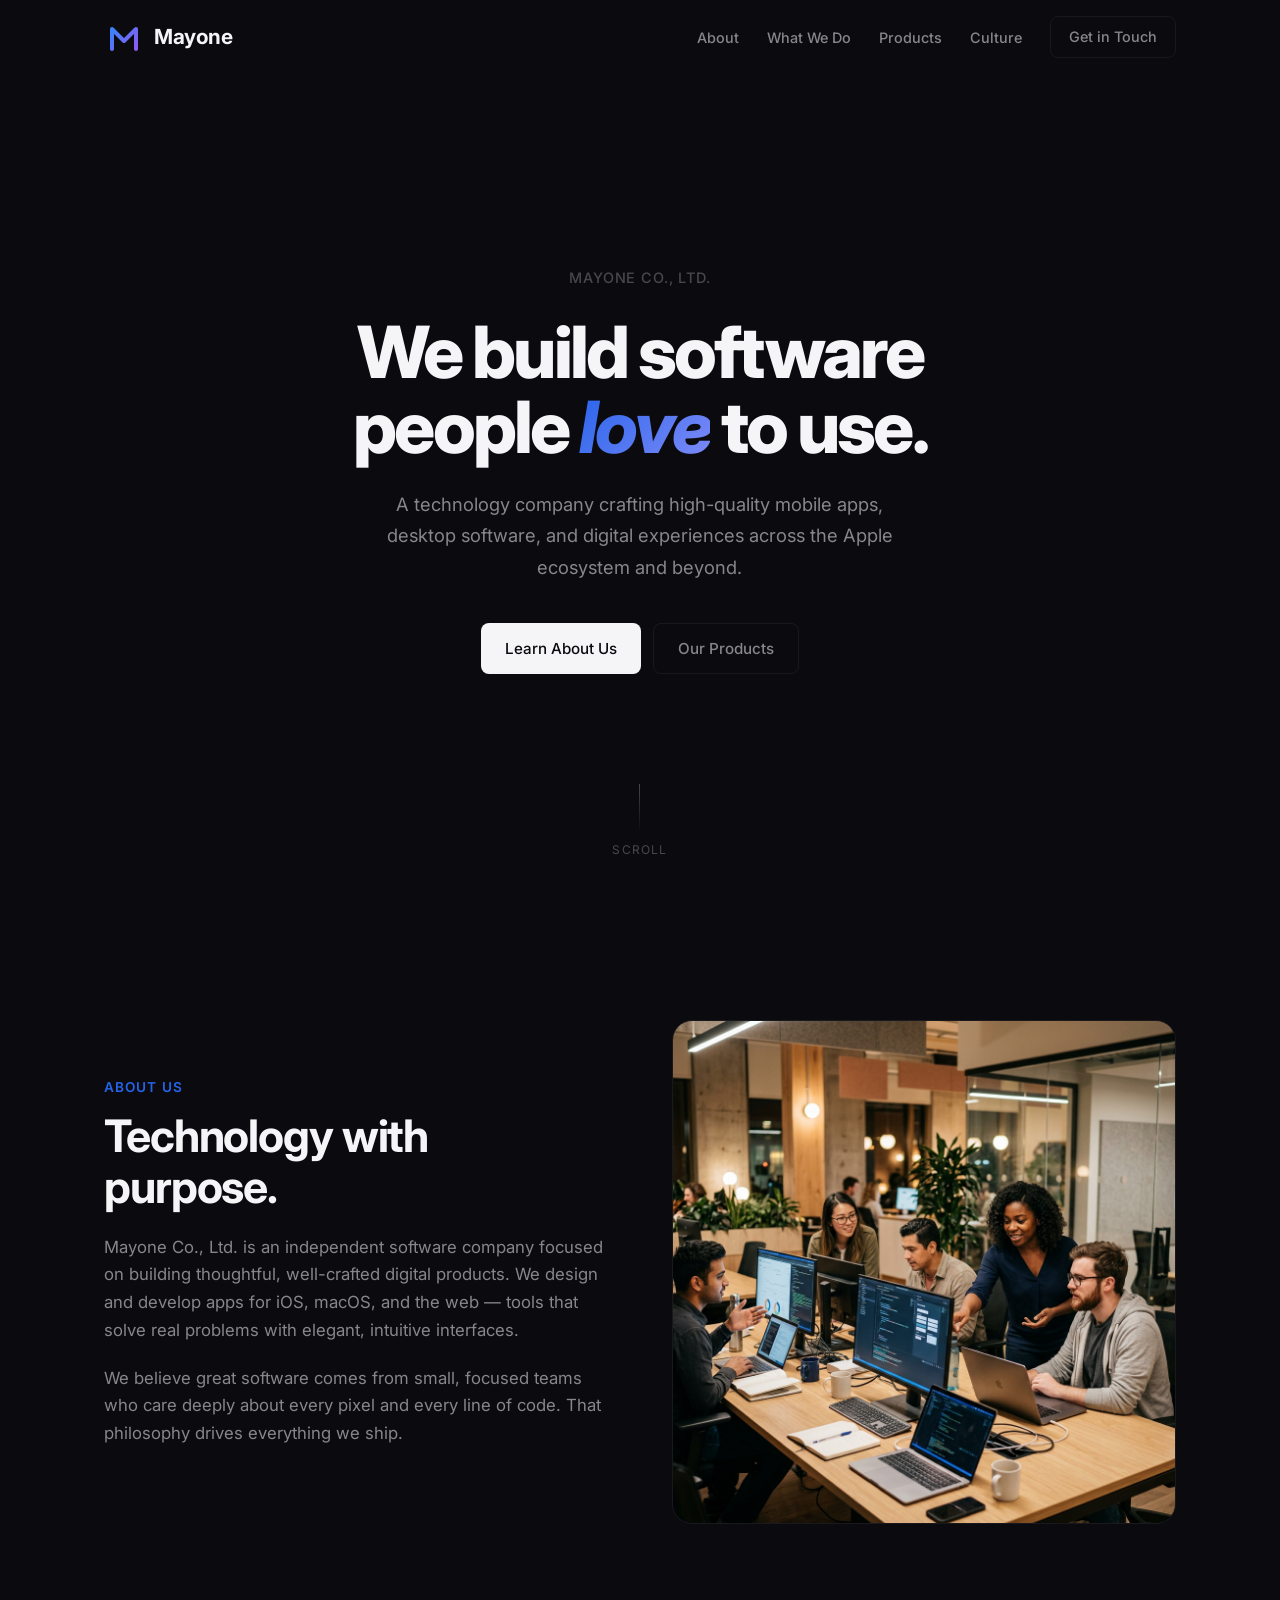
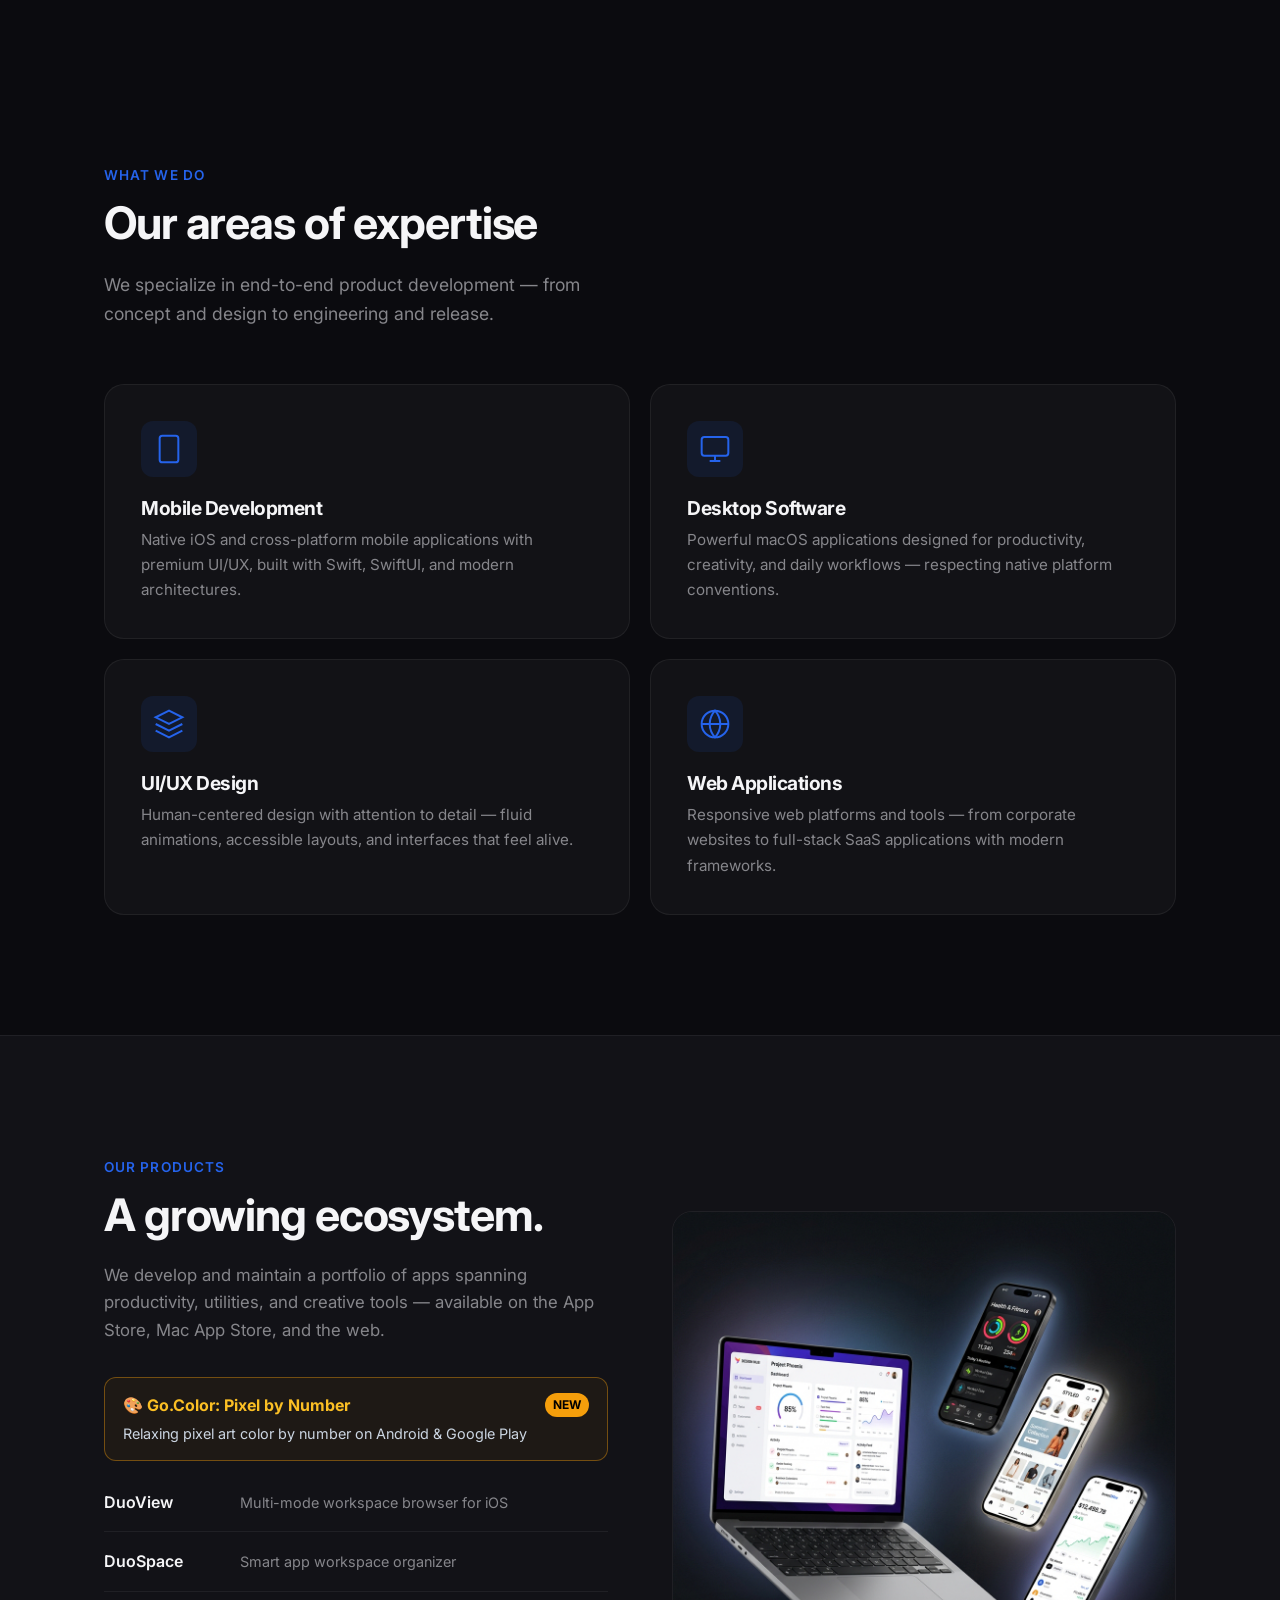
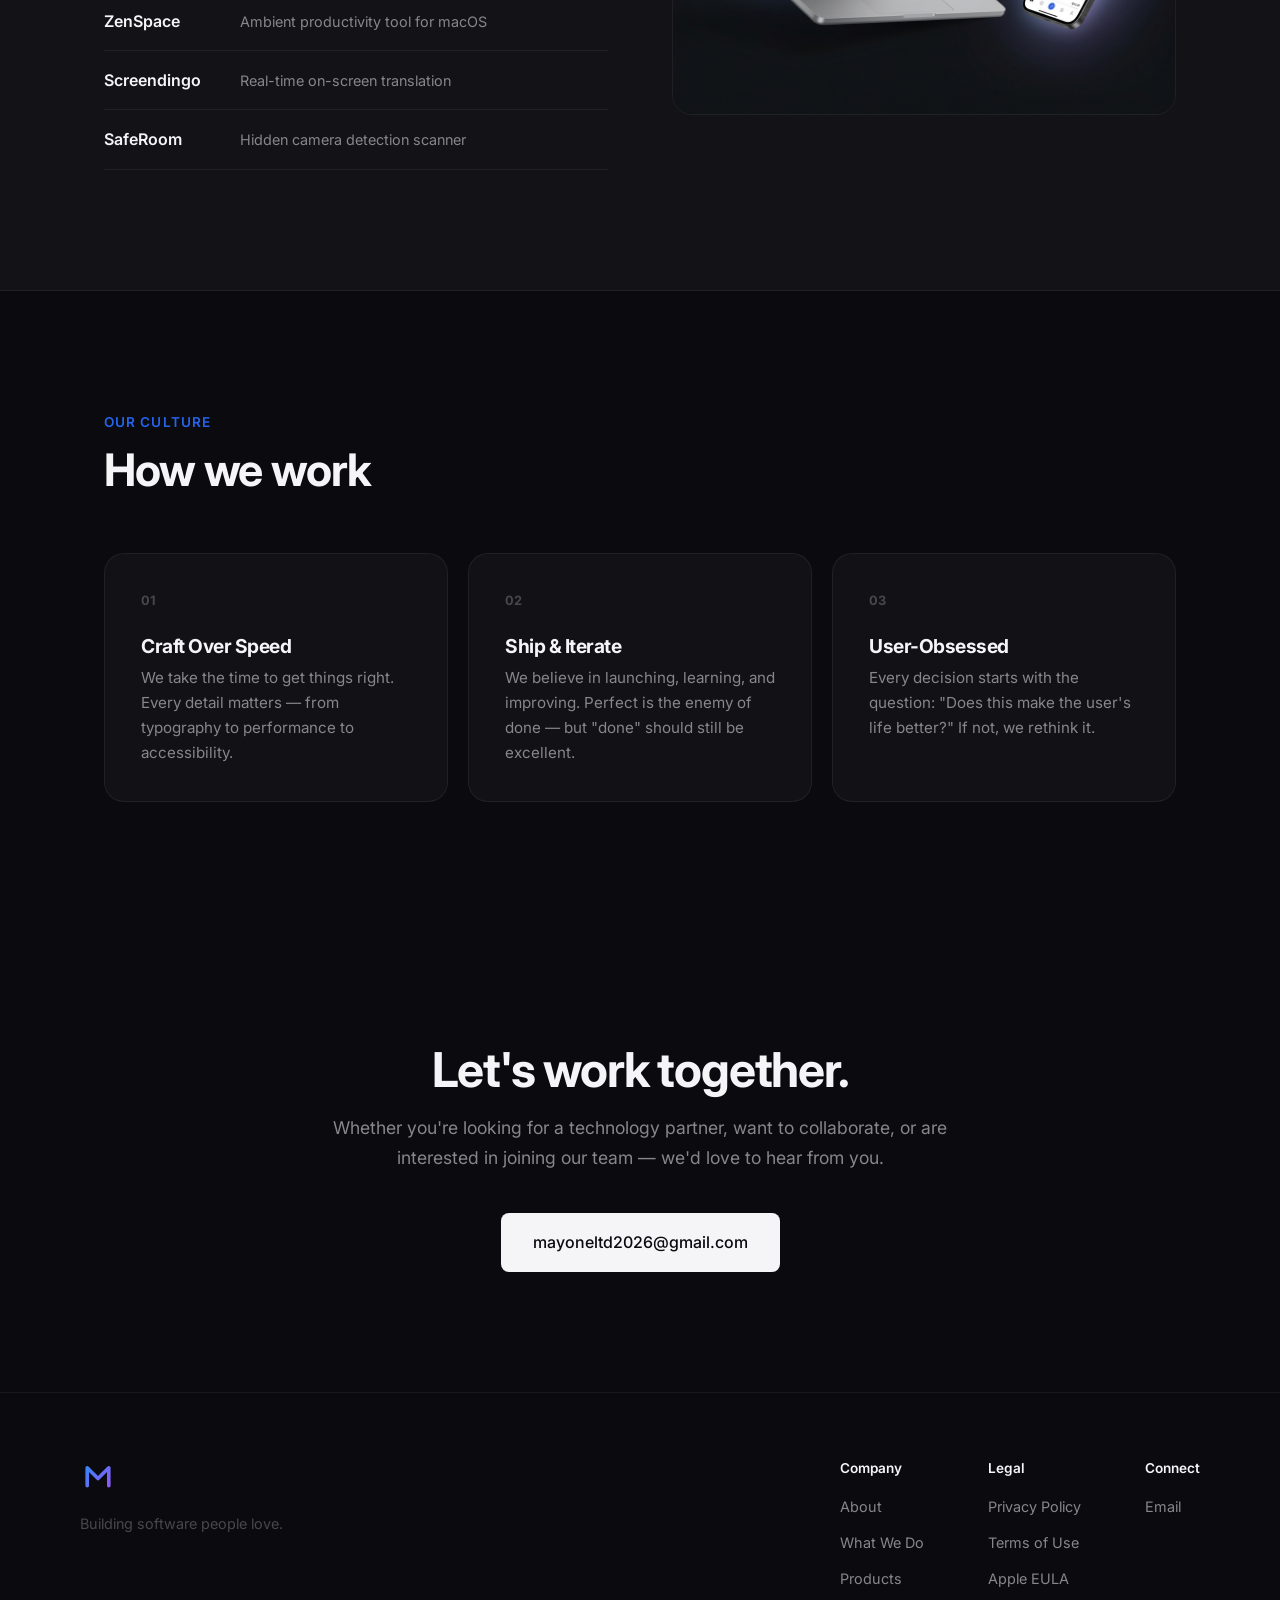
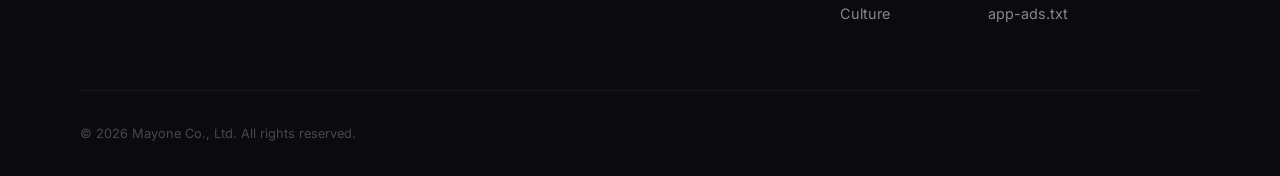
==== commit feb1e785: "Add files via upload" ====
--- a/index.html
+++ b/index.html
@@ -127,6 +127,13 @@
                     <h2>A growing ecosystem.</h2>
                     <p class="body-text">We develop and maintain a portfolio of apps spanning productivity, utilities, and creative tools — available on the App Store, Mac App Store, and the web.</p>
                     <div class="product-list">
+                        <a href="/gocolor" class="product-item" style="border: 1px solid rgba(245, 158, 11, 0.4); background: rgba(245, 158, 11, 0.05); border-radius: 12px; padding: 14px 18px; margin-bottom: 12px; display: block; transition: all 0.3s ease;">
+                            <div style="display: flex; align-items: center; justify-content: space-between;">
+                                <span class="product-name" style="color: #fbbf24; font-weight: 700;">🎨 Go.Color: Pixel by Number</span>
+                                <span style="font-size: 0.75rem; background: #f59e0b; color: #000; padding: 2px 8px; border-radius: 999px; font-weight: 700;">NEW</span>
+                            </div>
+                            <span class="product-desc" style="display: block; margin-top: 4px; color: #cbd5e1;">Relaxing pixel art color by number on Android & Google Play</span>
+                        </a>
                         <div class="product-item">
                             <span class="product-name">DuoView</span>
                             <span class="product-desc">Multi-mode workspace browser for iOS</span>
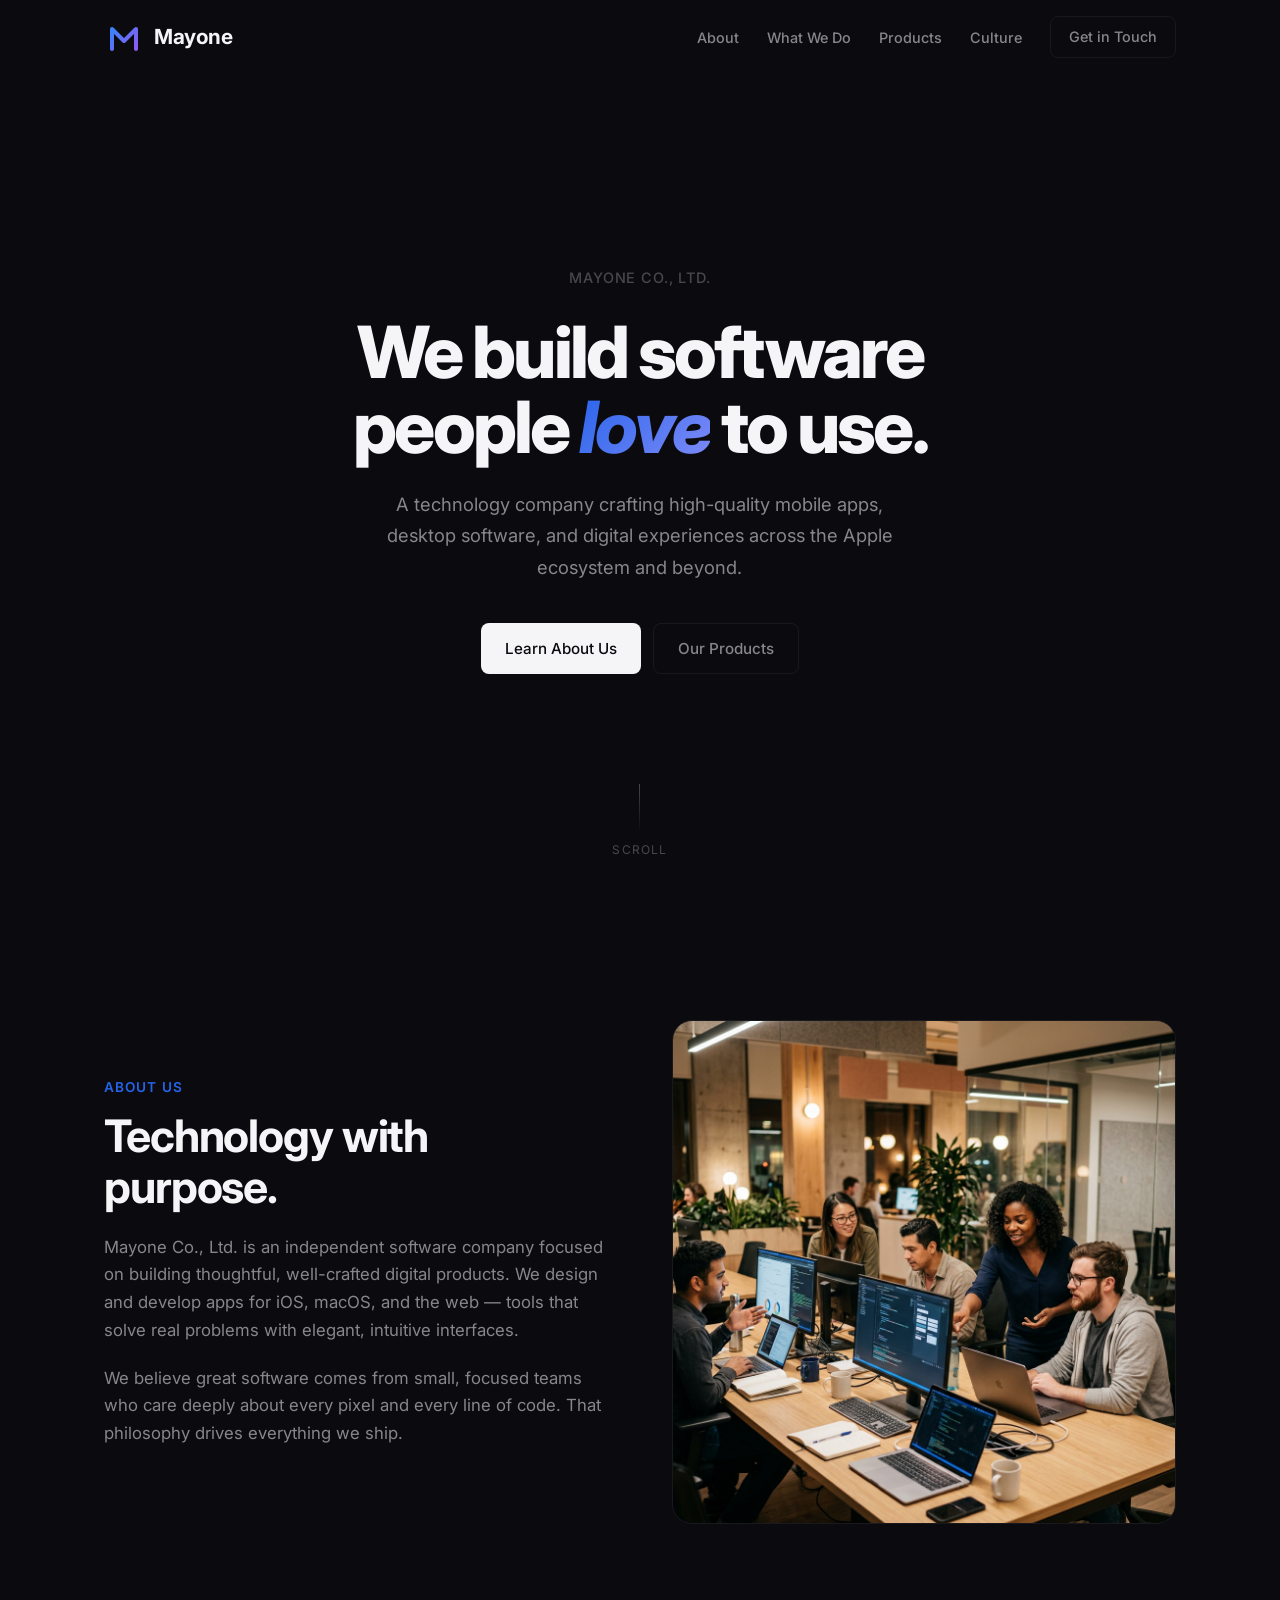
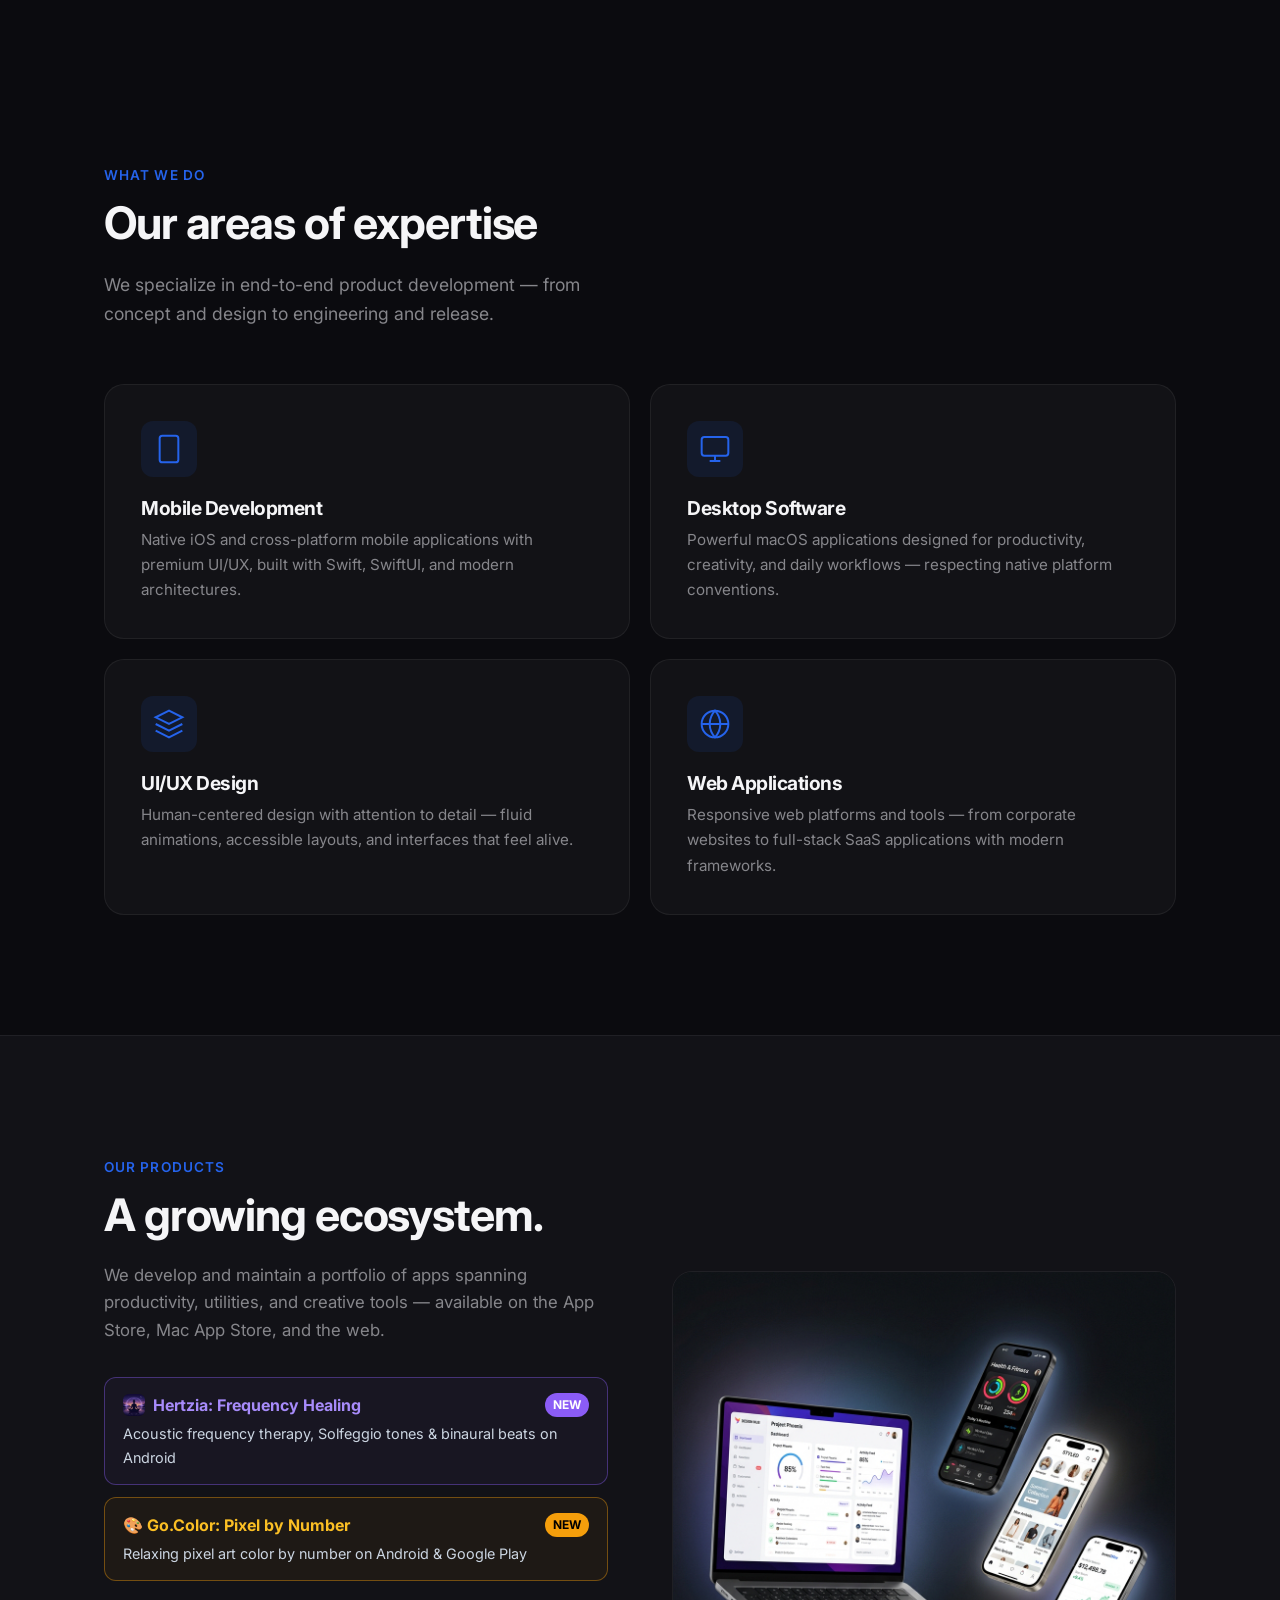
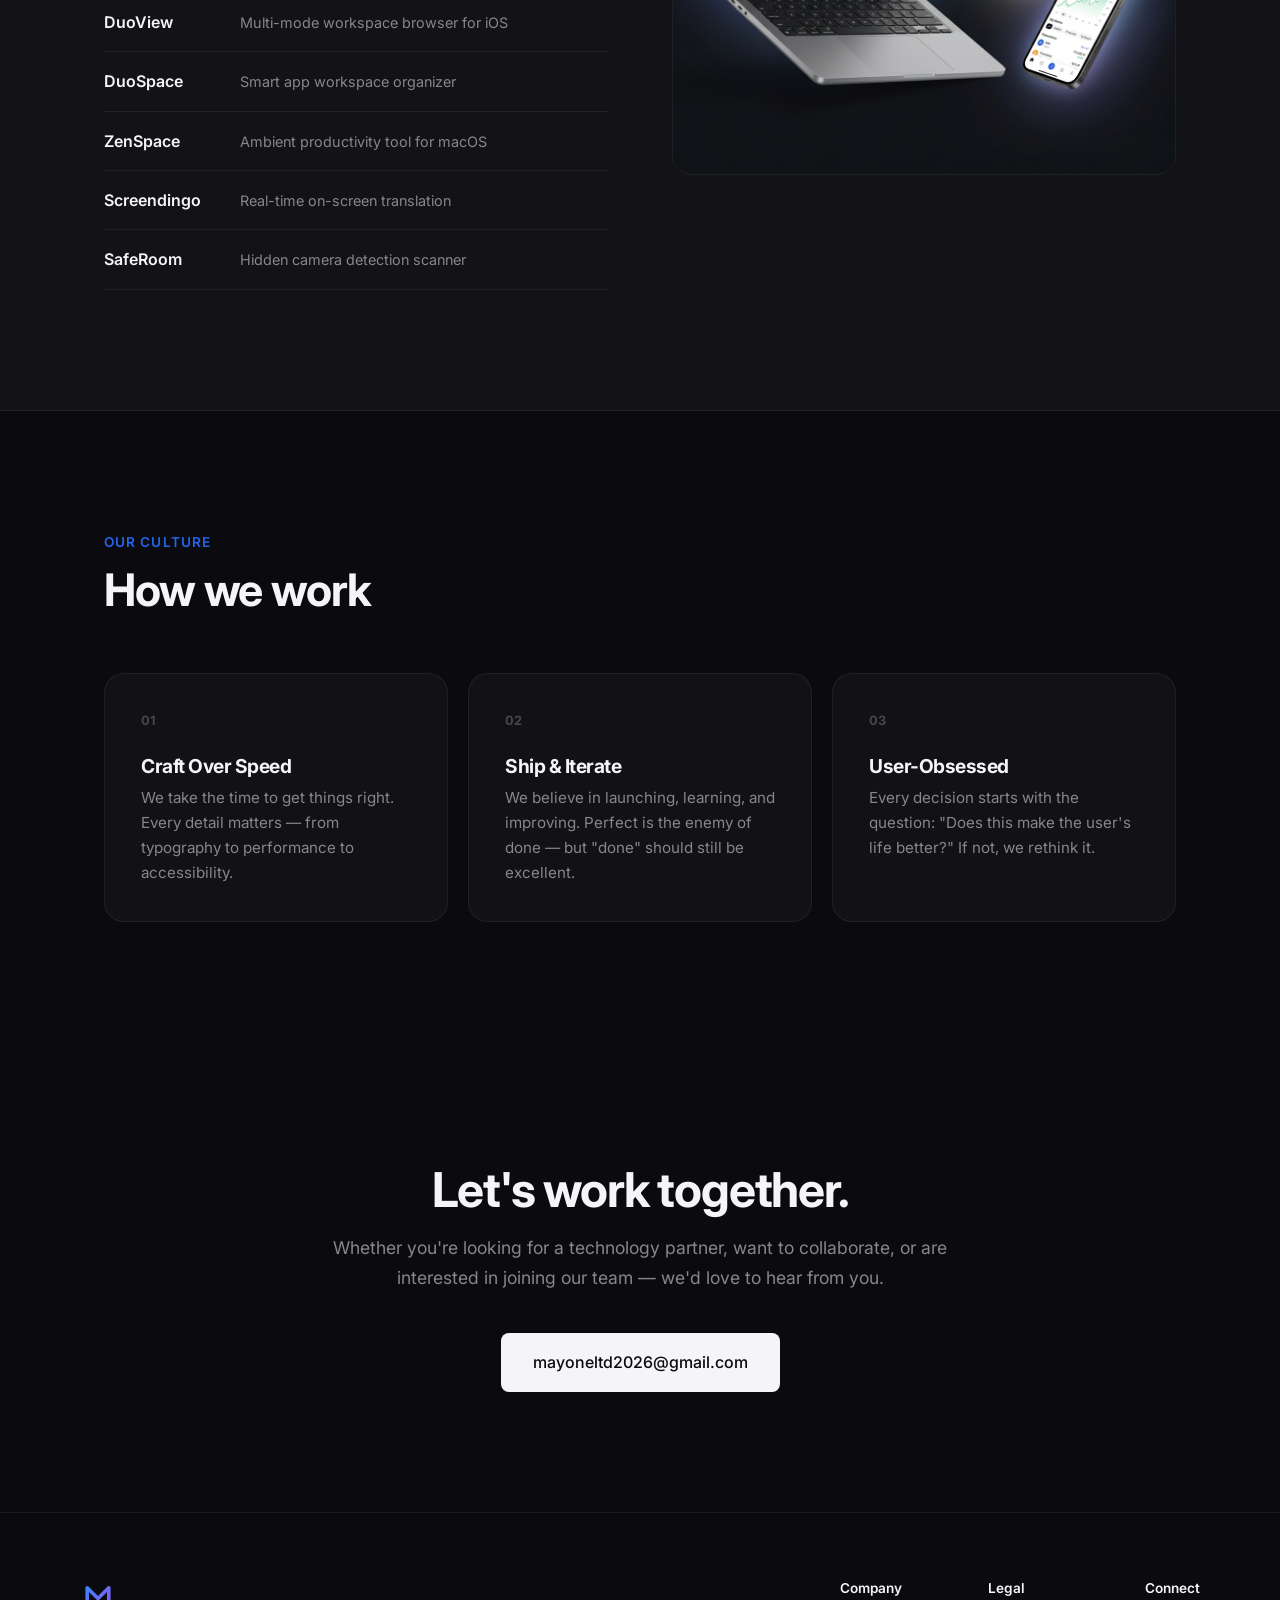
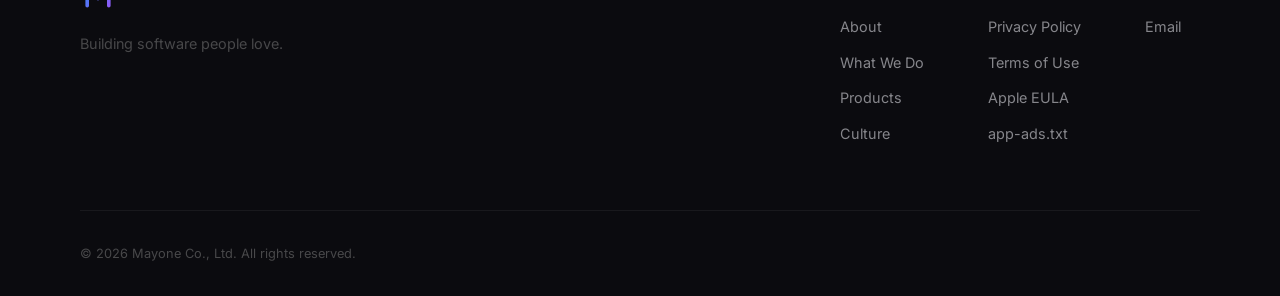
==== commit 623e2e51: "Add files via upload" ====
--- a/index.html
+++ b/index.html
@@ -127,6 +127,16 @@
                     <h2>A growing ecosystem.</h2>
                     <p class="body-text">We develop and maintain a portfolio of apps spanning productivity, utilities, and creative tools — available on the App Store, Mac App Store, and the web.</p>
                     <div class="product-list">
+                        <a href="/hertzia" class="product-item" style="border: 1px solid rgba(139, 92, 246, 0.4); background: rgba(139, 92, 246, 0.05); border-radius: 12px; padding: 14px 18px; margin-bottom: 12px; display: block; transition: all 0.3s ease;">
+                            <div style="display: flex; align-items: center; justify-content: space-between;">
+                                <span class="product-name" style="color: #a78bfa; font-weight: 700; display: flex; align-items: center; gap: 8px;">
+                                    <img src="hertzia_icon.png" alt="Hertzia" style="width: 22px; height: 22px; border-radius: 6px;">
+                                    Hertzia: Frequency Healing
+                                </span>
+                                <span style="font-size: 0.75rem; background: #8b5cf6; color: #fff; padding: 2px 8px; border-radius: 999px; font-weight: 700;">NEW</span>
+                            </div>
+                            <span class="product-desc" style="display: block; margin-top: 4px; color: #cbd5e1;">Acoustic frequency therapy, Solfeggio tones &amp; binaural beats on Android</span>
+                        </a>
                         <a href="/gocolor" class="product-item" style="border: 1px solid rgba(245, 158, 11, 0.4); background: rgba(245, 158, 11, 0.05); border-radius: 12px; padding: 14px 18px; margin-bottom: 12px; display: block; transition: all 0.3s ease;">
                             <div style="display: flex; align-items: center; justify-content: space-between;">
                                 <span class="product-name" style="color: #fbbf24; font-weight: 700;">🎨 Go.Color: Pixel by Number</span>
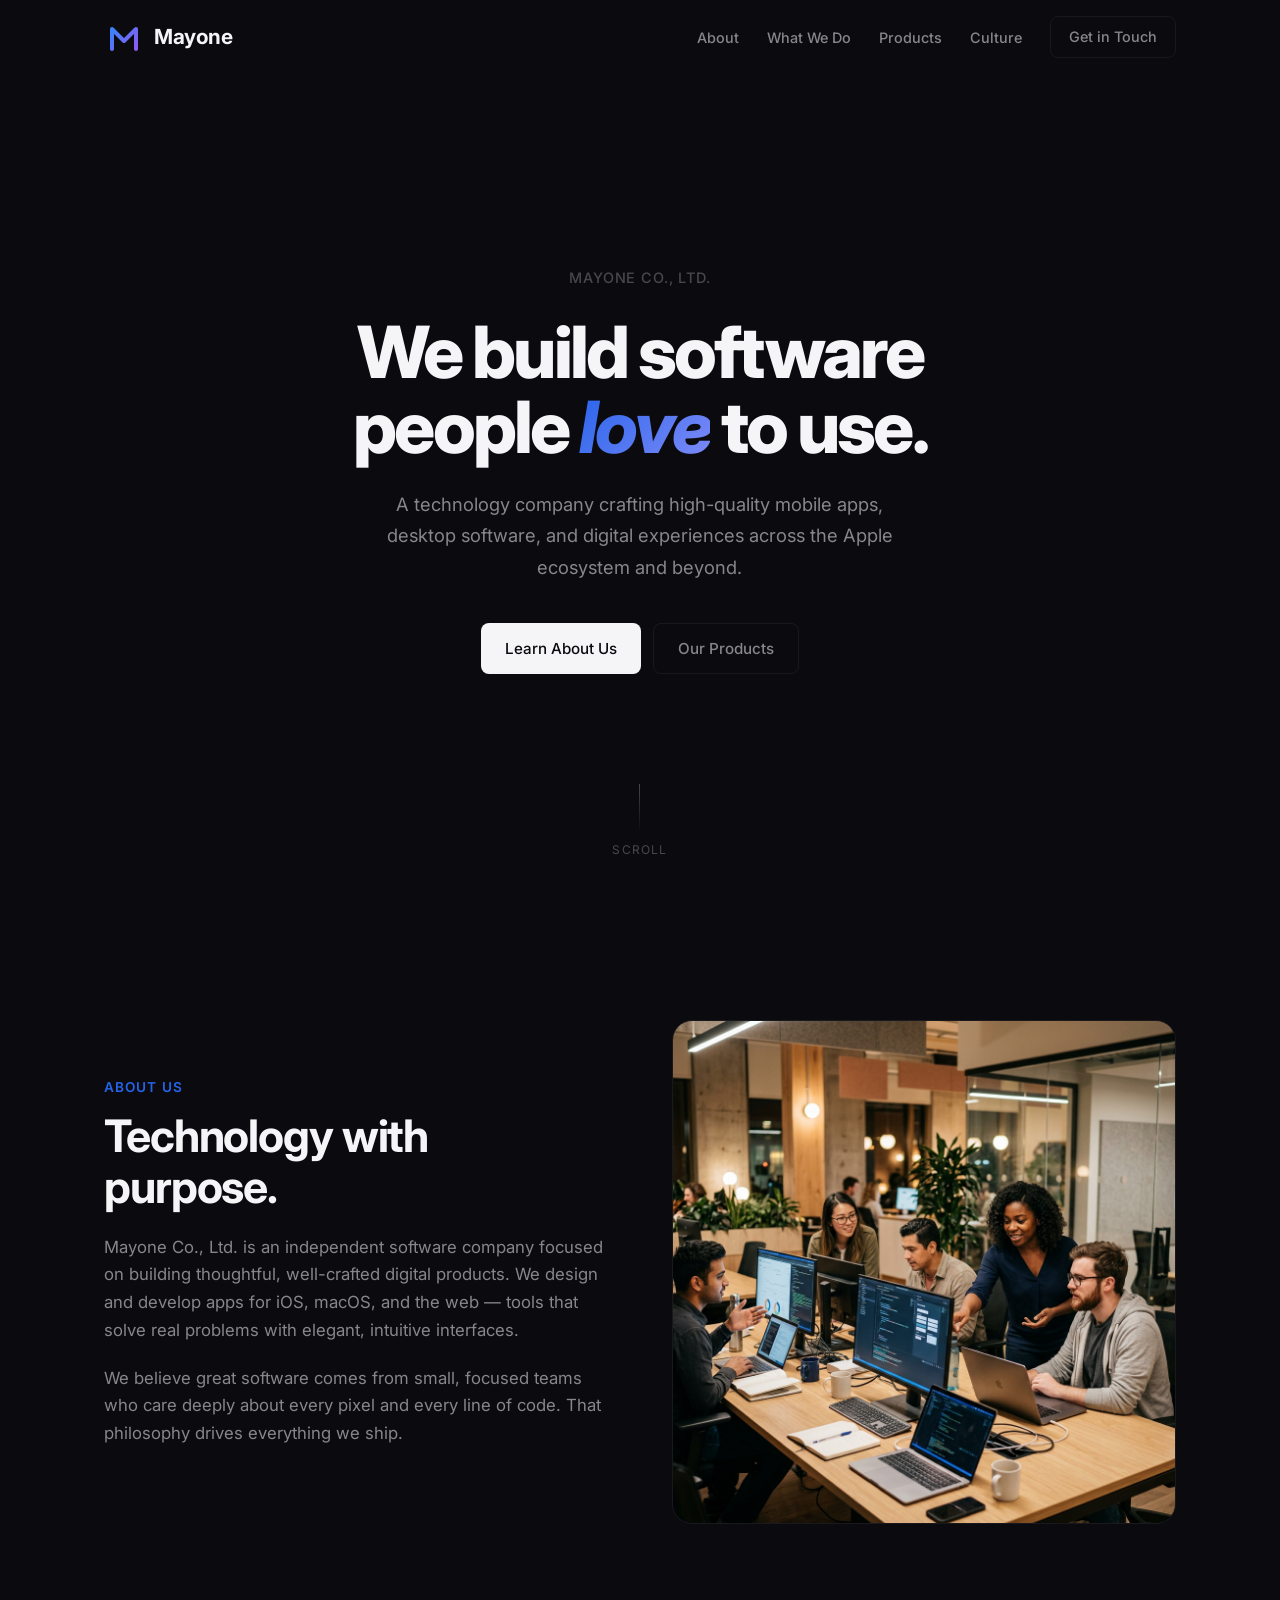
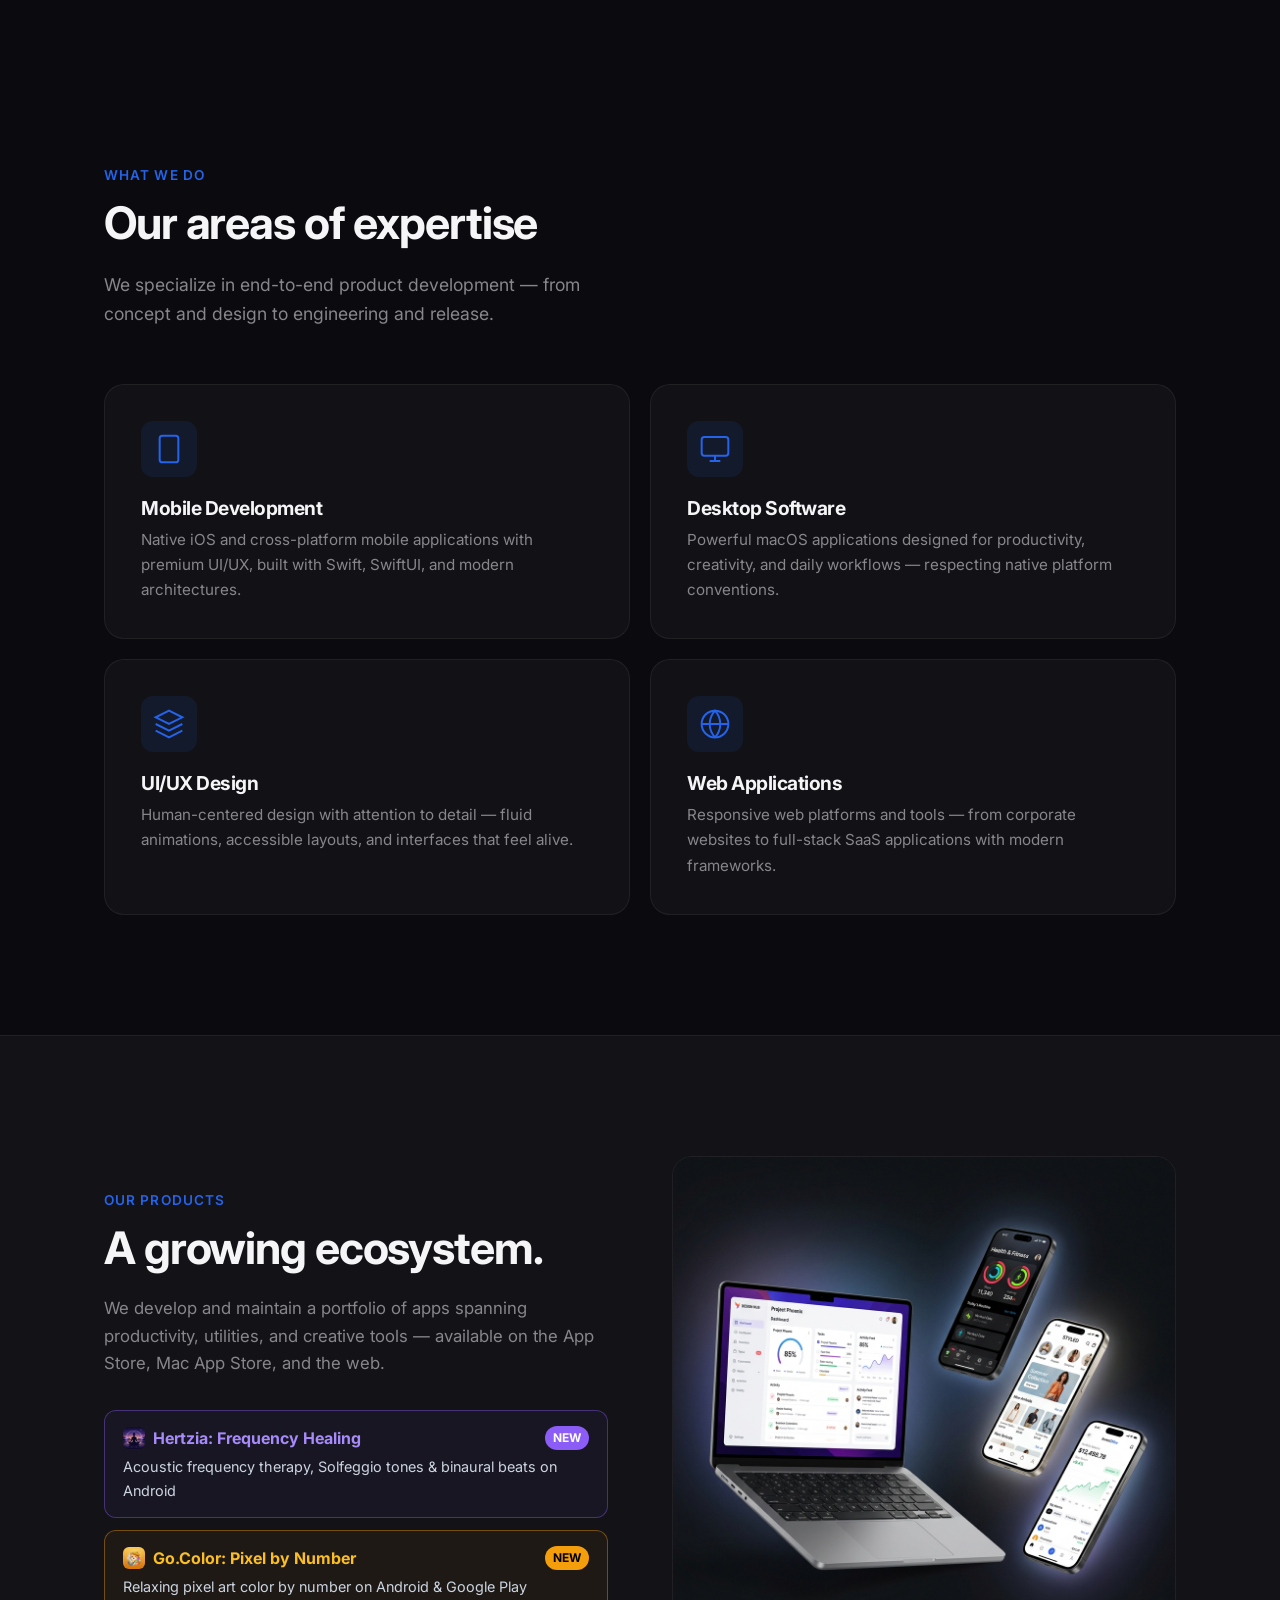
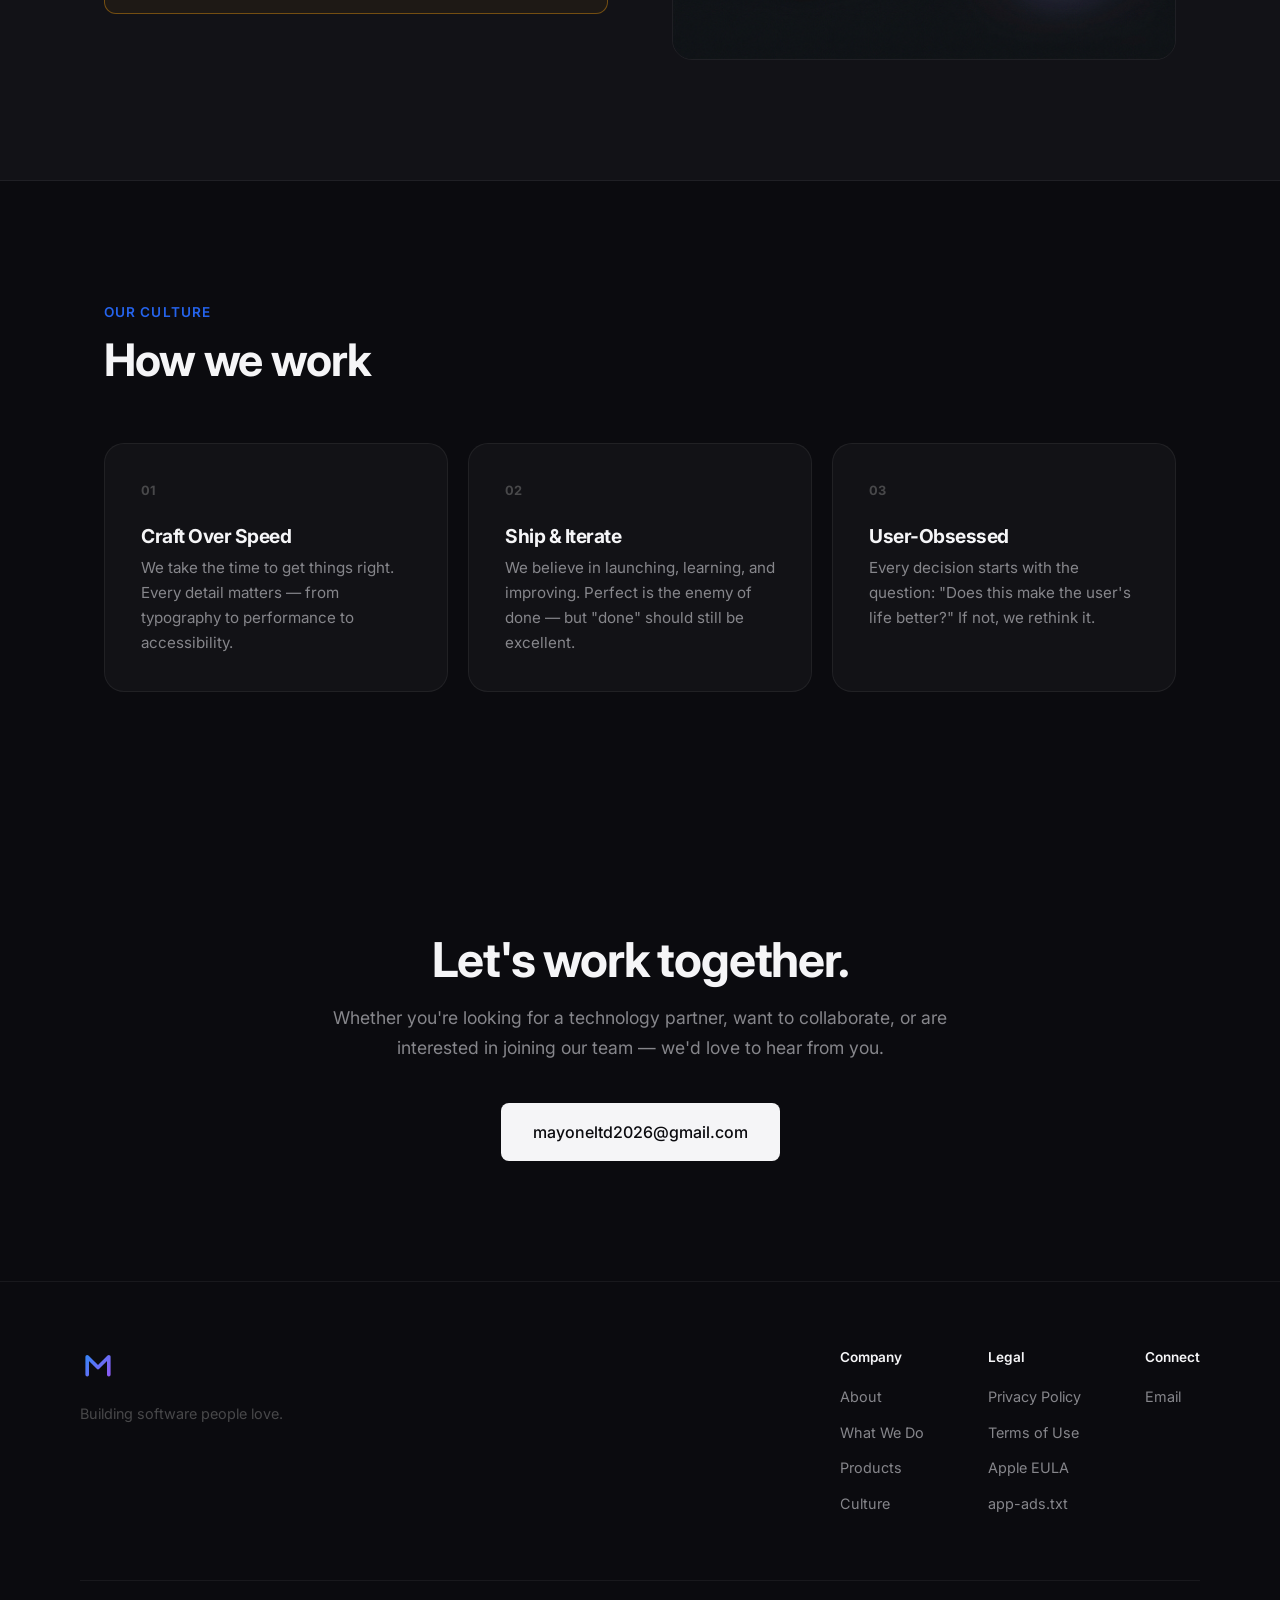
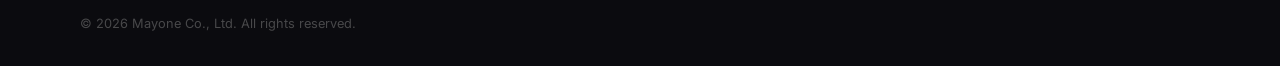
==== commit d44ae978: "Add files via upload" ====
--- a/index.html
+++ b/index.html
@@ -139,31 +139,14 @@
                         </a>
                         <a href="/gocolor" class="product-item" style="border: 1px solid rgba(245, 158, 11, 0.4); background: rgba(245, 158, 11, 0.05); border-radius: 12px; padding: 14px 18px; margin-bottom: 12px; display: block; transition: all 0.3s ease;">
                             <div style="display: flex; align-items: center; justify-content: space-between;">
-                                <span class="product-name" style="color: #fbbf24; font-weight: 700;">🎨 Go.Color: Pixel by Number</span>
+                                <span class="product-name" style="color: #fbbf24; font-weight: 700; display: flex; align-items: center; gap: 8px;">
+                                    <img src="gocolor_icon.png" alt="Go.Color" style="width: 22px; height: 22px; border-radius: 6px;">
+                                    Go.Color: Pixel by Number
+                                </span>
                                 <span style="font-size: 0.75rem; background: #f59e0b; color: #000; padding: 2px 8px; border-radius: 999px; font-weight: 700;">NEW</span>
                             </div>
                             <span class="product-desc" style="display: block; margin-top: 4px; color: #cbd5e1;">Relaxing pixel art color by number on Android & Google Play</span>
                         </a>
-                        <div class="product-item">
-                            <span class="product-name">DuoView</span>
-                            <span class="product-desc">Multi-mode workspace browser for iOS</span>
-                        </div>
-                        <div class="product-item">
-                            <span class="product-name">DuoSpace</span>
-                            <span class="product-desc">Smart app workspace organizer</span>
-                        </div>
-                        <div class="product-item">
-                            <span class="product-name">ZenSpace</span>
-                            <span class="product-desc">Ambient productivity tool for macOS</span>
-                        </div>
-                        <div class="product-item">
-                            <span class="product-name">Screendingo</span>
-                            <span class="product-desc">Real-time on-screen translation</span>
-                        </div>
-                        <div class="product-item">
-                            <span class="product-name">SafeRoom</span>
-                            <span class="product-desc">Hidden camera detection scanner</span>
-                        </div>
                     </div>
                 </div>
             </div>
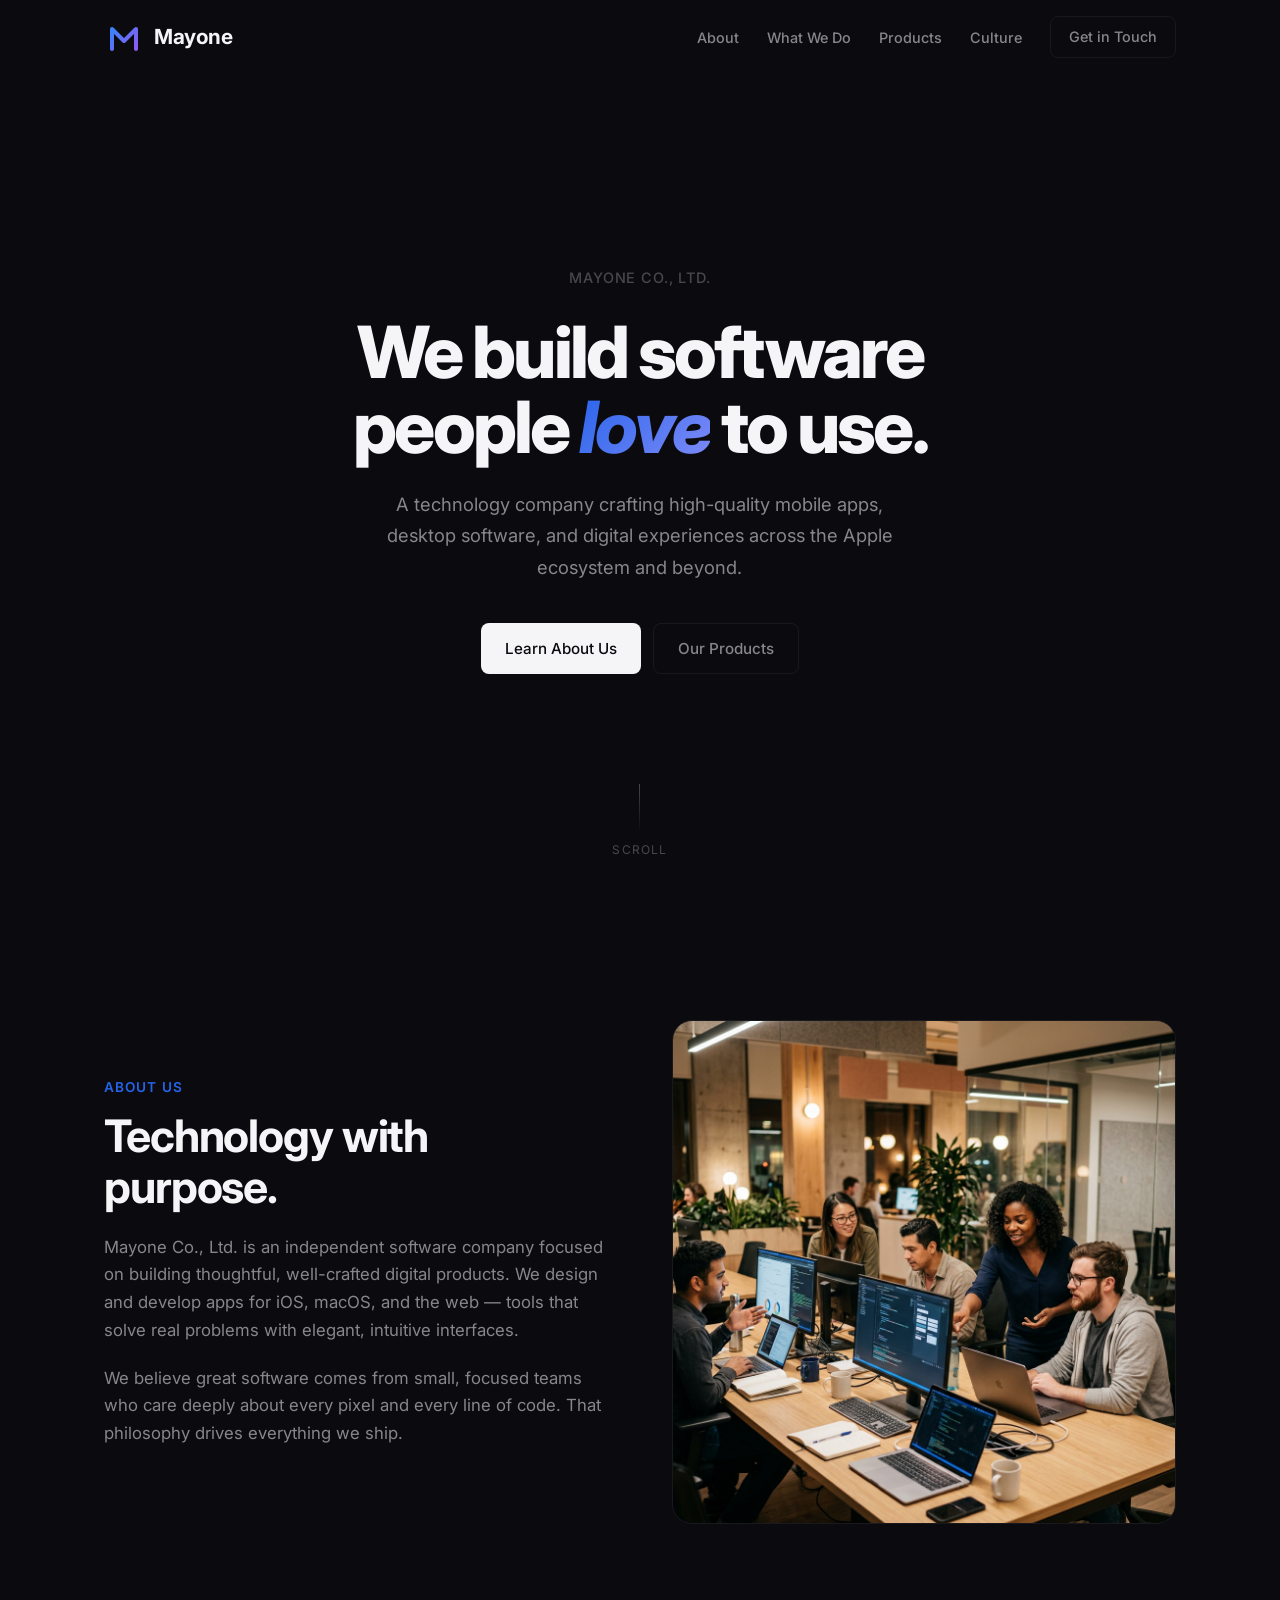
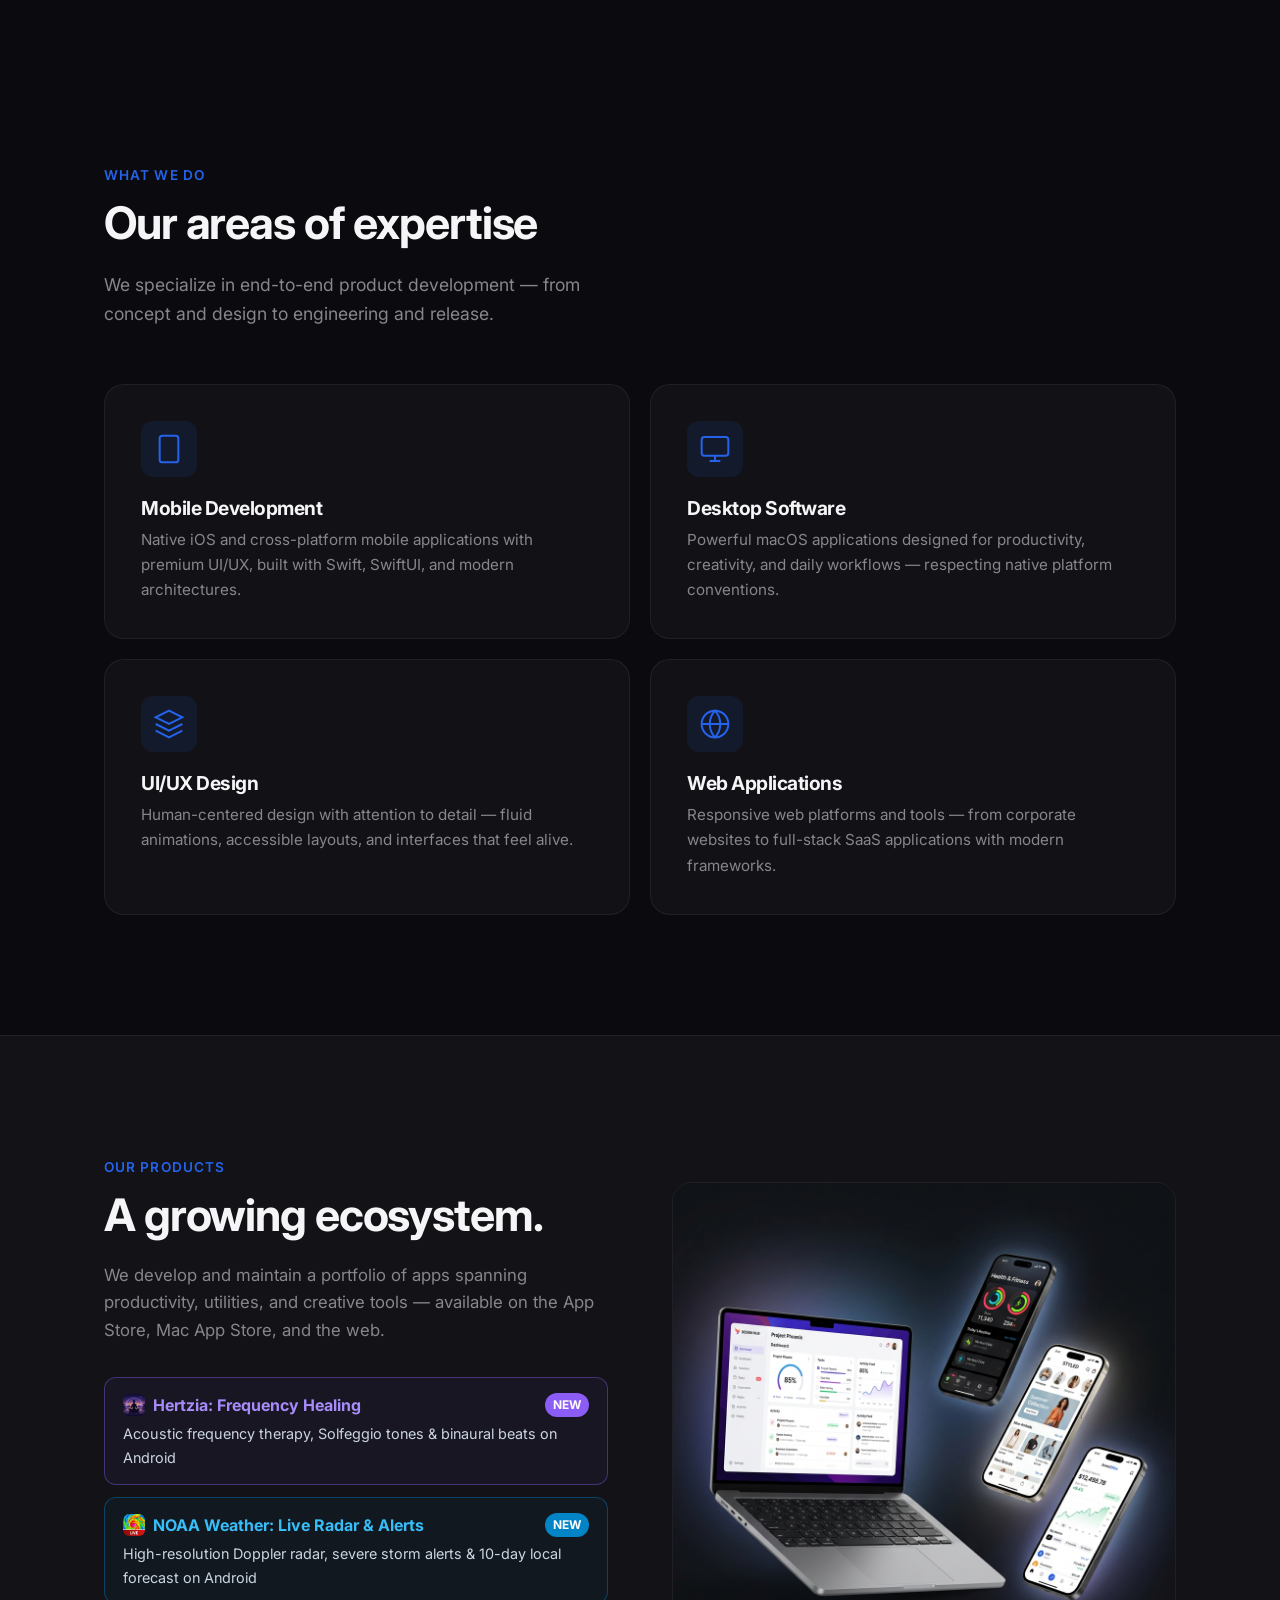
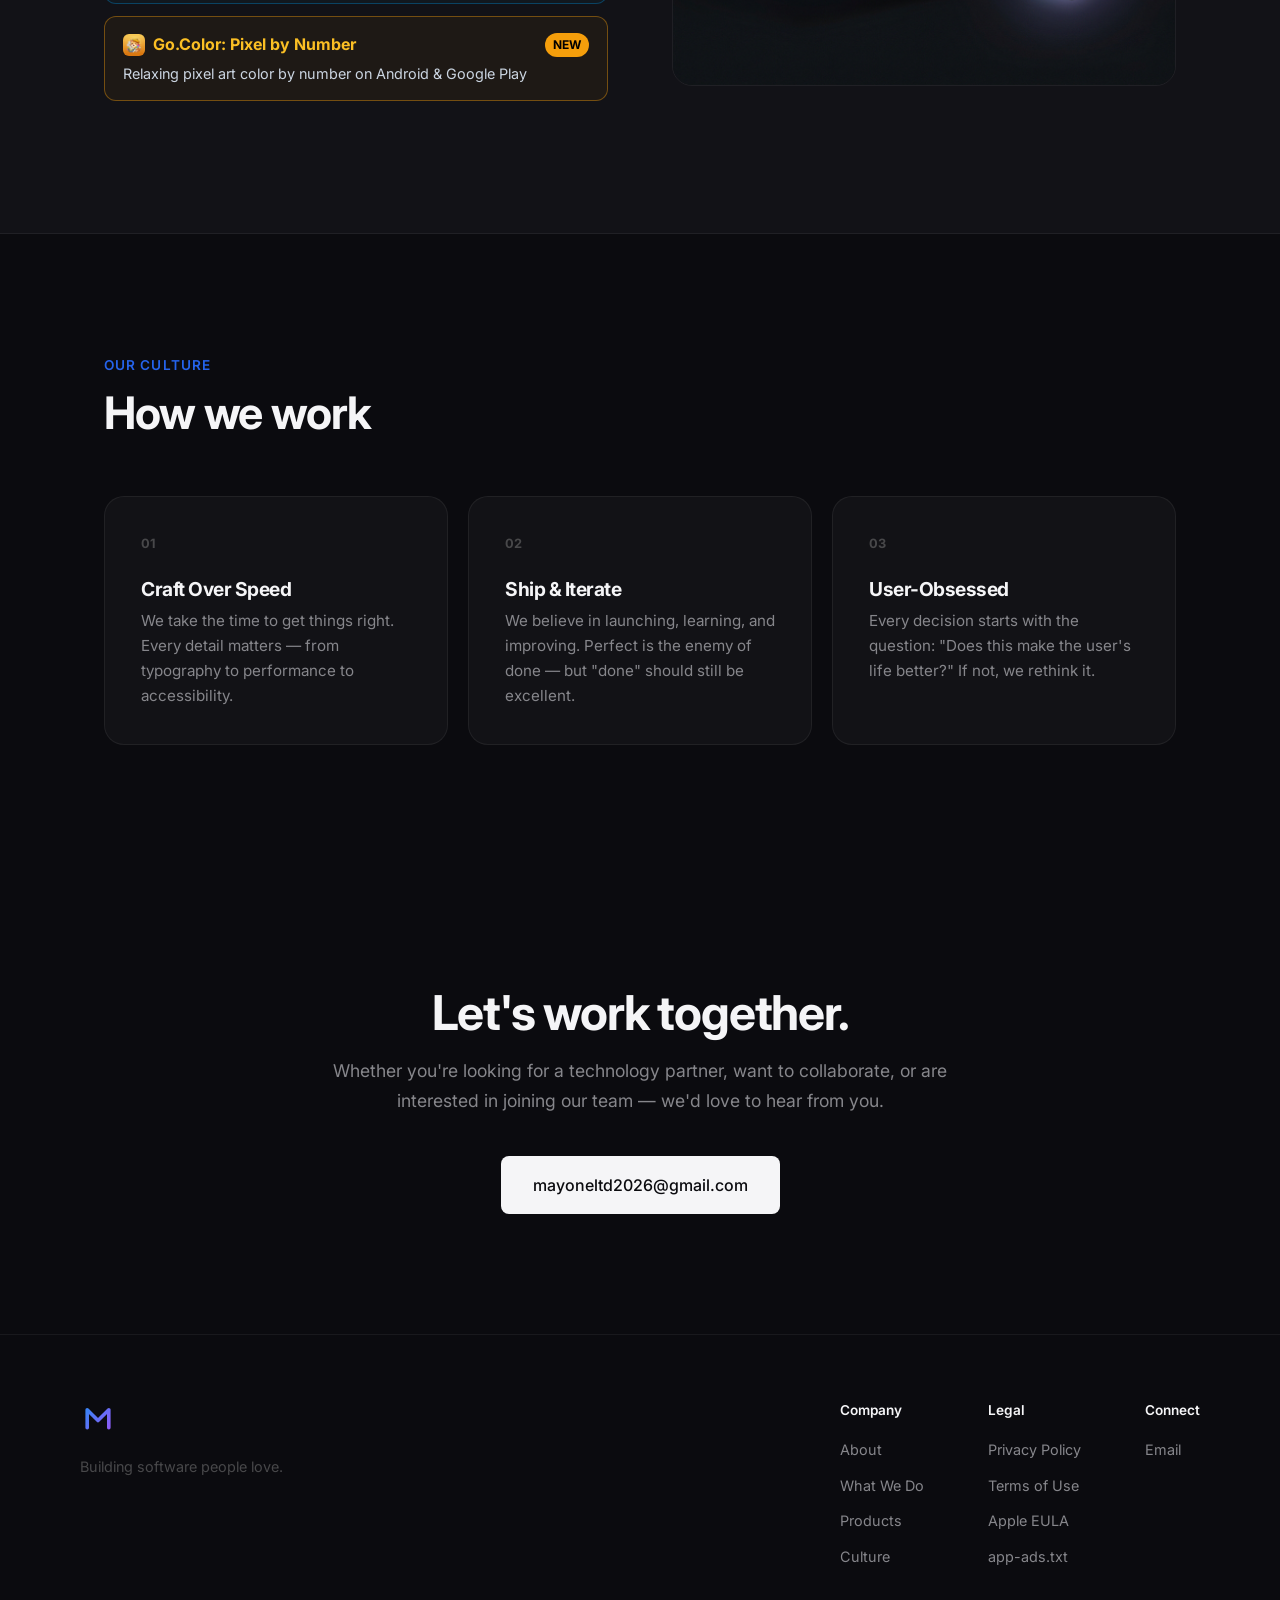
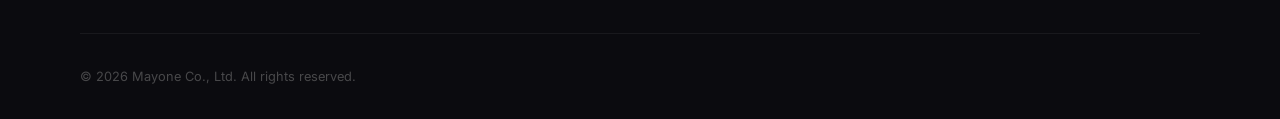
==== commit ecddad85: "Add files via upload" ====
--- a/index.html
+++ b/index.html
@@ -137,6 +137,16 @@
                             </div>
                             <span class="product-desc" style="display: block; margin-top: 4px; color: #cbd5e1;">Acoustic frequency therapy, Solfeggio tones &amp; binaural beats on Android</span>
                         </a>
+                        <a href="/noaa" class="product-item" style="border: 1px solid rgba(2, 132, 199, 0.4); background: rgba(2, 132, 199, 0.05); border-radius: 12px; padding: 14px 18px; margin-bottom: 12px; display: block; transition: all 0.3s ease;">
+                            <div style="display: flex; align-items: center; justify-content: space-between;">
+                                <span class="product-name" style="color: #38bdf8; font-weight: 700; display: flex; align-items: center; gap: 8px;">
+                                    <img src="noaa_icon.png" alt="NOAA Weather" style="width: 22px; height: 22px; border-radius: 6px;">
+                                    NOAA Weather: Live Radar &amp; Alerts
+                                </span>
+                                <span style="font-size: 0.75rem; background: #0284c7; color: #fff; padding: 2px 8px; border-radius: 999px; font-weight: 700;">NEW</span>
+                            </div>
+                            <span class="product-desc" style="display: block; margin-top: 4px; color: #cbd5e1;">High-resolution Doppler radar, severe storm alerts &amp; 10-day local forecast on Android</span>
+                        </a>
                         <a href="/gocolor" class="product-item" style="border: 1px solid rgba(245, 158, 11, 0.4); background: rgba(245, 158, 11, 0.05); border-radius: 12px; padding: 14px 18px; margin-bottom: 12px; display: block; transition: all 0.3s ease;">
                             <div style="display: flex; align-items: center; justify-content: space-between;">
                                 <span class="product-name" style="color: #fbbf24; font-weight: 700; display: flex; align-items: center; gap: 8px;">
